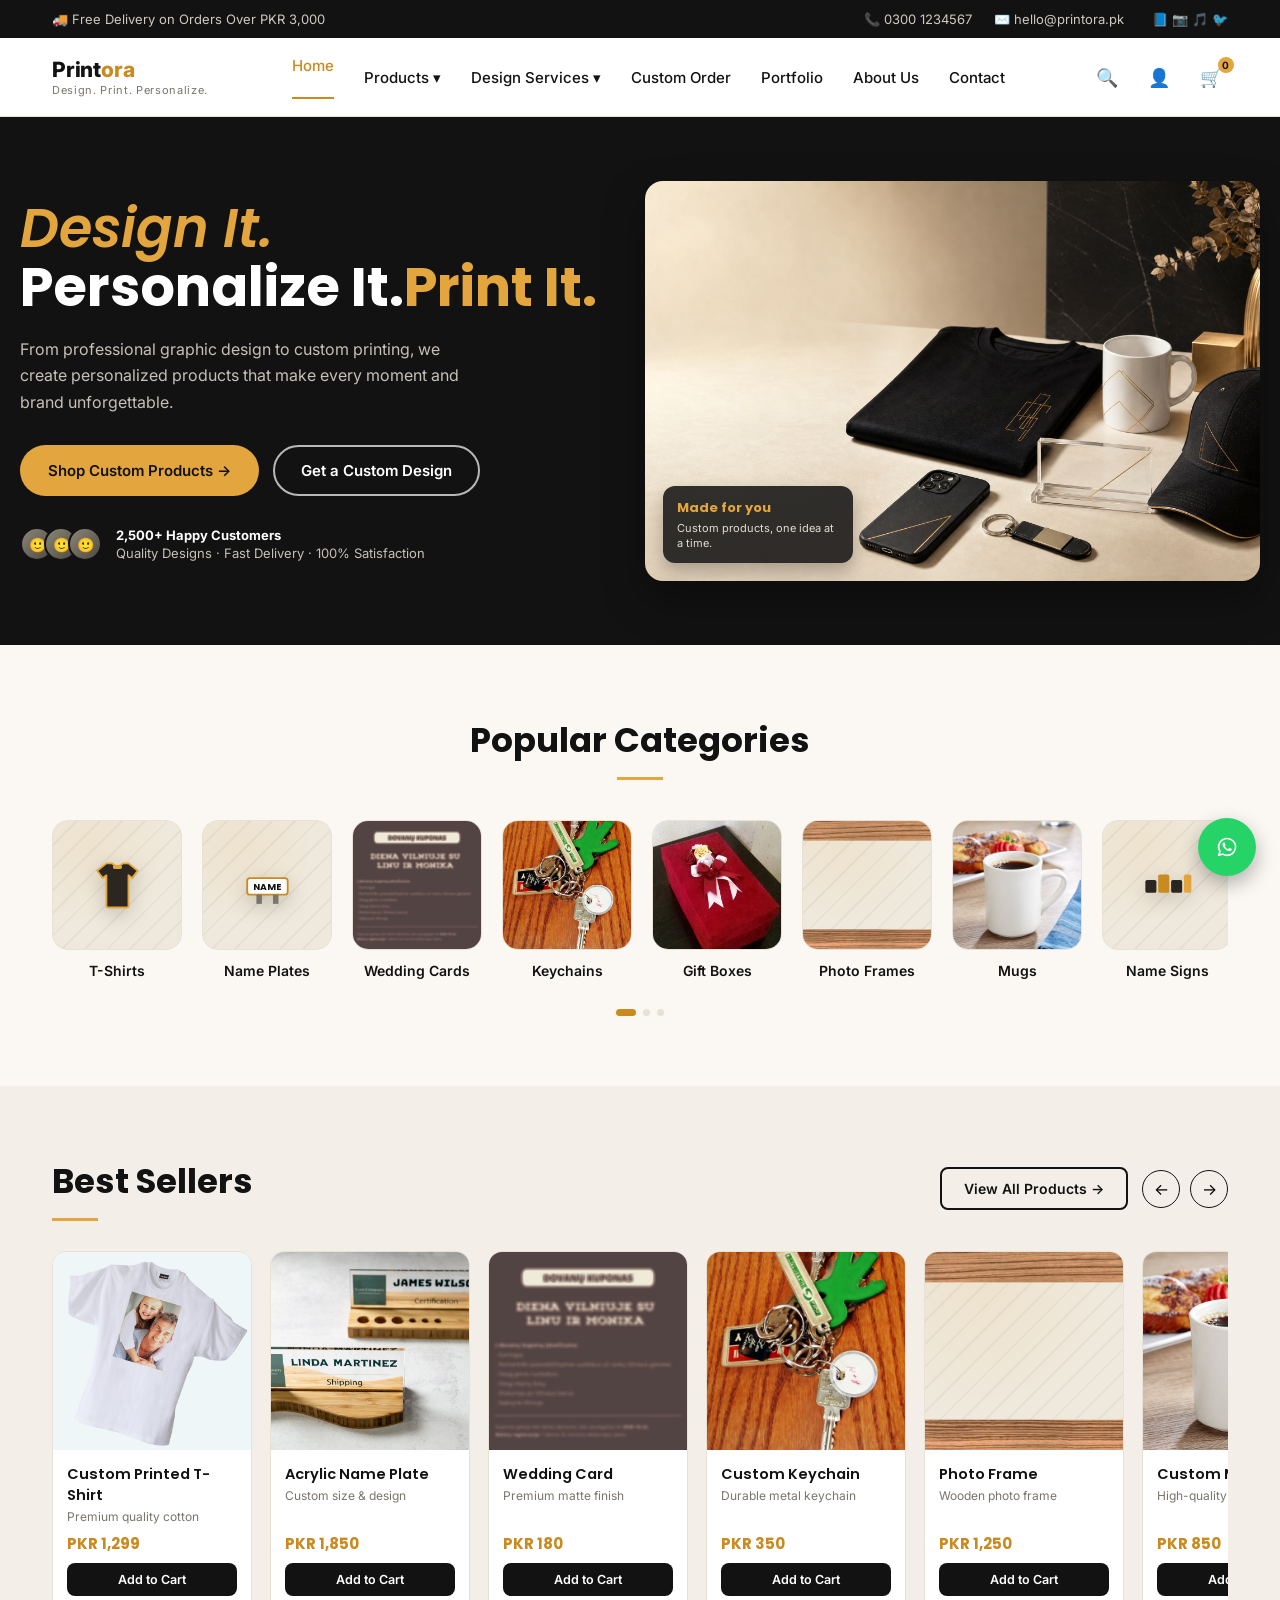
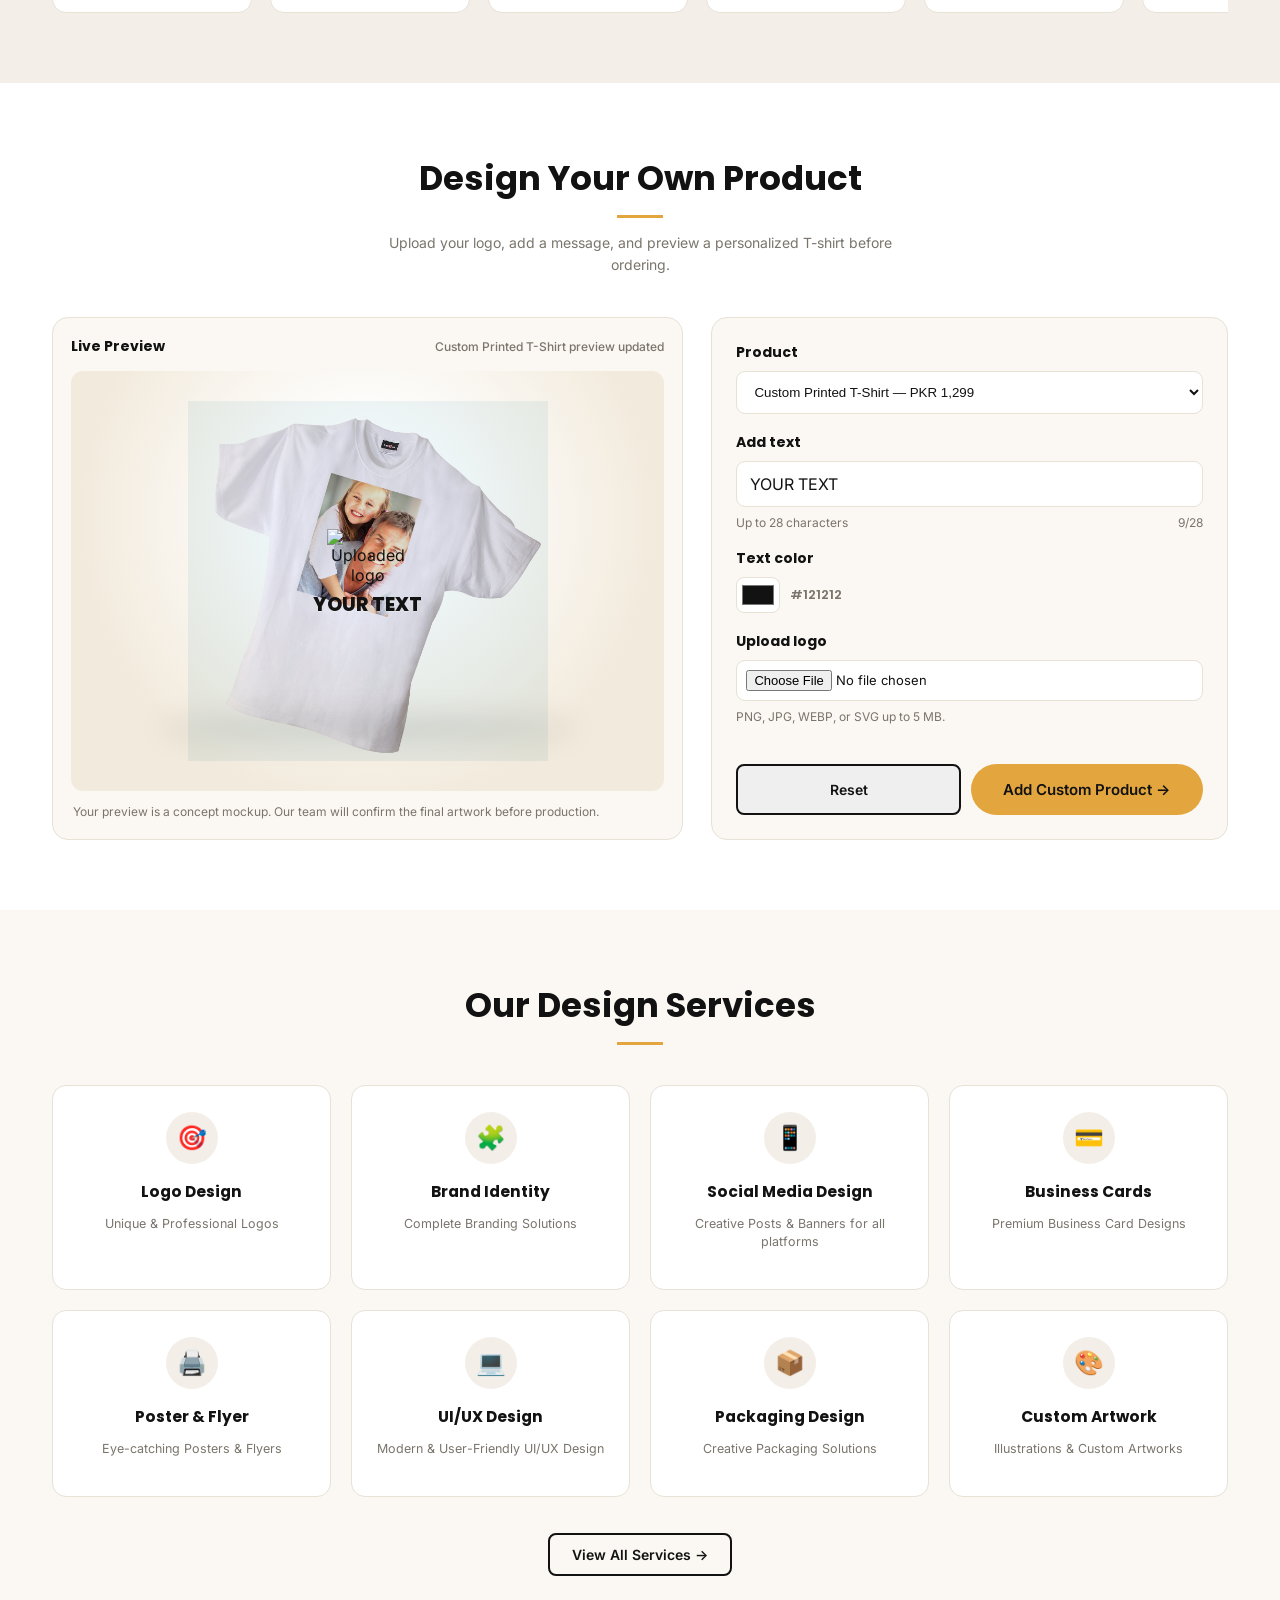
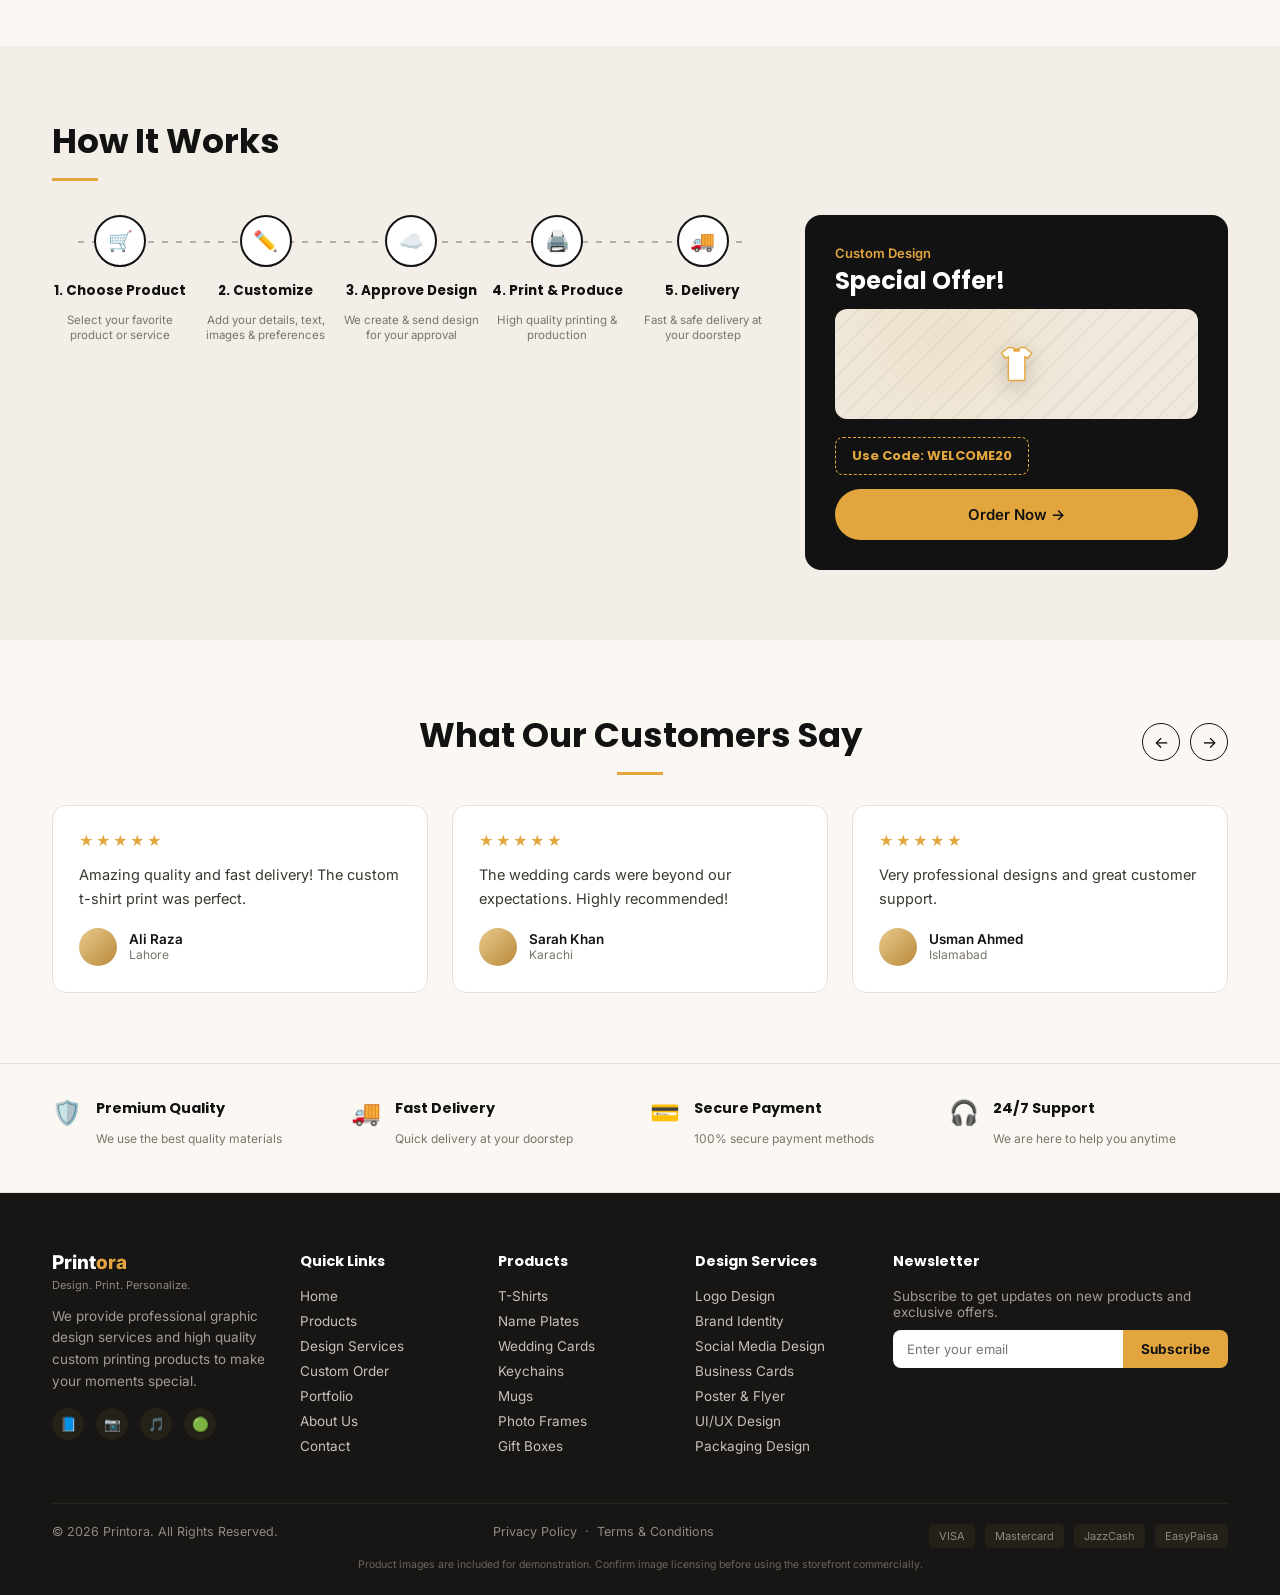
==== index.html @ 0c88cbbe "Initial commit" ====
<!DOCTYPE html>
<html lang="en">
<head>
<meta charset="UTF-8">
<meta name="viewport" content="width=device-width, initial-scale=1.0">
<meta name="description" content="Printora creates personalized gifts, custom prints, and professional design solutions in Pakistan.">
<meta name="theme-color" content="#121212">
<link rel="preconnect" href="https://fonts.googleapis.com">
<link rel="preconnect" href="https://fonts.gstatic.com" crossorigin>
<title>Printora — Design. Print. Personalize.</title>
<link rel="stylesheet" href="styles.css">
</head>
<body>

<div class="topbar">
  <div class="wrap">
    <div class="left">🚚 Free Delivery on Orders Over PKR 3,000</div>
    <div class="right">
      <a href="tel:+923001234567" style="color:inherit;">📞 0300 1234567</a>
      <a href="mailto:hello@printora.pk" style="color:inherit;">✉️ hello@printora.pk</a>
      <span class="social">📘 📷 🎵 🐦</span>
    </div>
  </div>
</div>

<header>
  <div class="wrap header-inner">
    <div class="brand">
      <div class="name">Print<span class="accent">ora</span></div>
      <div class="tag">Design. Print. Personalize.</div>
    </div>
    <nav class="mainnav" id="mainNav">
      <a href="index.html" class="active">Home</a>
      <a href="products.html">Products ▾</a>
      <a href="services.html">Design Services ▾</a>
      <a href="#custom-order">Custom Order</a>
      <a href="portfolio.html">Portfolio</a>
      <a href="about.html">About Us</a>
      <a href="contact.html">Contact</a>
    </nav>
    <div class="header-icons">
      <button class="icon-btn" id="searchBtn" aria-label="Search">🔍</button>
      <div class="user-wrap">
        <button class="icon-btn" id="userBtn" aria-label="Account">👤</button>
        <div class="user-dropdown" id="userDropdown">
          <a href="account.html">Log In</a>
          <a href="account.html">Sign Up</a>
          <a href="track-order.html">Track Order</a>
        </div>
      </div>
      <button class="icon-btn cart-dot" id="cartBtn" aria-label="Cart">🛒<span id="cartCount">0</span></button>
    </div>
    <button type="button" class="hamburger" id="hamburgerBtn" aria-label="Open menu" aria-expanded="false" aria-controls="mainNav">☰</button>
  </div>
</header>

<div class="search-overlay" id="searchOverlay" aria-hidden="true">
  <div class="search-box">
    <button type="button" class="search-close" id="searchClose" aria-label="Close search">✕</button>
    <input type="text" id="searchInput" placeholder="Search products… e.g. mug, name plate, wedding card">
    <div class="search-results" id="searchResults"></div>
  </div>
</div>

<div class="cart-overlay-bg" id="cartOverlayBg"></div>
<div class="cart-drawer" id="cartDrawer" aria-hidden="true">
  <div class="cart-head">
    <h3>Your Cart</h3>
    <button type="button" class="cart-close" id="cartClose" aria-label="Close cart">✕</button>
  </div>
  <div class="cart-body" id="cartBody">
    <div class="cart-empty">Your cart is empty. Add a product to get started.</div>
  </div>
  <div class="cart-foot">
    <div class="cart-subtotal"><span>Subtotal</span><span id="cartSubtotal">PKR 0</span></div>
    <a href="checkout.html" id="checkoutBtn" class="btn btn-gold" style="width:100%;justify-content:center;">Proceed to Mock Checkout →</a>
  </div>
</div>

<section class="hero" style="padding:0;">
  <div class="wrap hero-inner">
    <div>
      <h1><span class="script">Design It.</span>Personalize It.<span class="gold">Print It.</span></h1>
      <p class="lede">From professional graphic design to custom printing, we create personalized products that make every moment and brand unforgettable.</p>
      <div class="hero-actions">
        <a href="#categories" class="btn btn-gold">Shop Custom Products →</a>
        <a href="https://wa.me/923001234567?text=Hi!%20I%27d%20like%20a%20custom%20design." target="_blank" class="btn btn-ghost-dark">Get a Custom Design</a>
      </div>
      <div class="trust-row">
        <div class="avatars"><span>🙂</span><span>🙂</span><span>🙂</span></div>
        <div class="trust-text"><b>2,500+ Happy Customers</b><br>Quality Designs · Fast Delivery · 100% Satisfaction</div>
      </div>
    </div>
    <div class="hero-collage">
      <img class="hero-image" src="assets/hero-products.jpg" alt="Personalized T-shirt, mug, phone case, keychain, acrylic name plate, and cap" fetchpriority="high">
      <div class="hero-image-badge"><strong>Made for you</strong><span>Custom products, one idea at a time.</span></div>
    </div>
  </div>
</section>

<section id="categories">
  <div class="wrap">
    <div class="section-head"><h2>Popular Categories</h2></div>
    <div class="cat-scroll" id="catScroll">
      <div class="cat-item" data-target="#best-sellers"><div class="photo"><svg viewBox="0 0 64 64"><path d="M20 8 L26 8 Q32 14 38 8 L44 8 L54 16 L48 24 L44 21 L44 54 Q44 56 42 56 L22 56 Q20 56 20 54 L20 21 L16 24 L10 16 Z" fill="#2b2620" stroke="#E3A63E" stroke-width="2" stroke-linejoin="round"/><rect x="27" y="10" width="10" height="4" rx="2" fill="#E3A63E"/></svg></div><div class="label">T-Shirts</div></div>
      <div class="cat-item" data-target="#best-sellers"><div class="photo"><svg viewBox="0 0 64 64"><rect x="10" y="24" width="44" height="18" rx="3" fill="#fff" stroke="#C98A1F" stroke-width="2"/><text x="32" y="37" font-family="Poppins, sans-serif" font-size="10" font-weight="700" fill="#121212" text-anchor="middle">NAME</text><rect x="20" y="42" width="6" height="10" fill="#7A756C"/><rect x="38" y="42" width="6" height="10" fill="#7A756C"/></svg></div><div class="label">Name Plates</div></div>
      <div class="cat-item" data-target="#best-sellers"><div class="photo"><img src="assets/wedding-card.jpg" alt="Wedding invitation card" loading="lazy"></div><div class="label">Wedding Cards</div></div>
      <div class="cat-item" data-target="#best-sellers"><div class="photo"><img src="assets/keychain.jpg" alt="Keychain" loading="lazy"></div><div class="label">Keychains</div></div>
      <div class="cat-item" data-target="#best-sellers"><div class="photo"><img src="assets/gift-box.jpg" alt="Gift box" loading="lazy"></div><div class="label">Gift Boxes</div></div>
      <div class="cat-item" data-target="#best-sellers"><div class="photo"><img src="assets/photo-frame.png" alt="Wooden photo frame" loading="lazy"></div><div class="label">Photo Frames</div></div>
      <div class="cat-item" data-target="#best-sellers"><div class="photo"><img src="assets/coffee-mug.jpg" alt="Coffee mug" loading="lazy"></div><div class="label">Mugs</div></div>
      <div class="cat-item" data-target="#best-sellers"><div class="photo"><svg viewBox="0 0 64 64"><rect x="8" y="26" width="12" height="14" rx="2" fill="#2b2620"/><rect x="22" y="20" width="12" height="20" rx="2" fill="#C98A1F"/><rect x="36" y="26" width="12" height="14" rx="2" fill="#2b2620"/><rect x="50" y="20" width="8" height="20" rx="2" fill="#E3A63E"/></svg></div><div class="label">Name Signs</div></div>
    </div>
    <div class="dots" id="catDots"><span class="on" data-page="0"></span><span data-page="1"></span><span data-page="2"></span></div>
  </div>
</section>

<section class="best" id="best-sellers">
  <div class="wrap">
    <div class="row-between">
      <div class="section-head left" style="margin:0;"><h2>Best Sellers</h2></div>
      <div style="display:flex;gap:14px;align-items:center;">
        <a href="products.html" class="btn btn-line">View All Products →</a>
        <div class="carousel-arrows">
          <button class="arrow-btn" id="prodPrev" aria-label="Previous">←</button>
          <button class="arrow-btn" id="prodNext" aria-label="Next">→</button>
        </div>
      </div>
    </div>
    <div class="prod-scroll" id="prodScroll">
      <div class="prod-card">
        <div class="photo"><svg viewBox="0 0 64 64"><path d="M20 8 L26 8 Q32 14 38 8 L44 8 L54 16 L48 24 L44 21 L44 54 Q44 56 42 56 L22 56 Q20 56 20 54 L20 21 L16 24 L10 16 Z" fill="#2b2620" stroke="#E3A63E" stroke-width="2" stroke-linejoin="round"/><rect x="27" y="10" width="10" height="4" rx="2" fill="#E3A63E"/></svg></div>
        <div class="prod-info"><h4>Custom Printed T-Shirt</h4><div class="sub">Premium Quality Cotton</div><div class="price">PKR 1,299</div>
          <button class="add-cart-btn" data-id="tshirt" data-name="Custom Printed T-Shirt" data-price="1299">Add to Cart</button>
        </div>
      </div>
      <div class="prod-card">
        <span class="badge orange">Best Seller</span>
        <div class="photo"><svg viewBox="0 0 64 64"><rect x="10" y="24" width="44" height="18" rx="3" fill="#fff" stroke="#C98A1F" stroke-width="2"/><text x="32" y="37" font-family="Poppins, sans-serif" font-size="10" font-weight="700" fill="#121212" text-anchor="middle">NAME</text><rect x="20" y="42" width="6" height="10" fill="#7A756C"/><rect x="38" y="42" width="6" height="10" fill="#7A756C"/></svg></div>
        <div class="prod-info"><h4>Acrylic Name Plate</h4><div class="sub">Custom Size &amp; Design</div><div class="price">PKR 1,850</div>
          <button class="add-cart-btn" data-id="nameplate" data-name="Acrylic Name Plate" data-price="1850">Add to Cart</button>
        </div>
      </div>
      <div class="prod-card">
        <span class="badge green">New</span>
        <div class="photo"><img src="assets/wedding-card.jpg" alt="Wedding invitation card" loading="lazy"></div>
        <div class="prod-info"><h4>Wedding Card</h4><div class="sub">Premium Matte Finish</div><div class="price">PKR 180</div>
          <button class="add-cart-btn" data-id="weddingcard" data-name="Wedding Card" data-price="180">Add to Cart</button>
        </div>
      </div>
      <div class="prod-card">
        <div class="photo"><img src="assets/keychain.jpg" alt="Keychain" loading="lazy"></div>
        <div class="prod-info"><h4>Custom Keychain</h4><div class="sub">Metal Keychain</div><div class="price">PKR 350</div>
          <button class="add-cart-btn" data-id="keychain" data-name="Custom Keychain" data-price="350">Add to Cart</button>
        </div>
      </div>
      <div class="prod-card">
        <span class="badge orange">Best Seller</span>
        <div class="photo"><img src="assets/photo-frame.png" alt="Wooden photo frame" loading="lazy"></div>
        <div class="prod-info"><h4>Photo Frame</h4><div class="sub">Wooden Photo Frame</div><div class="price">PKR 1,250</div>
          <button class="add-cart-btn" data-id="frame" data-name="Photo Frame" data-price="1250">Add to Cart</button>
        </div>
      </div>
      <div class="prod-card">
        <span class="badge green">New</span>
        <div class="photo"><img src="assets/coffee-mug.jpg" alt="Coffee mug" loading="lazy"></div>
        <div class="prod-info"><h4>Custom Mug</h4><div class="sub">High Quality Print</div><div class="price">PKR 850</div>
          <button class="add-cart-btn" data-id="mug" data-name="Custom Mug" data-price="850">Add to Cart</button>
        </div>
      </div>
      <div class="prod-card">
        <div class="photo"><img src="assets/gift-box.jpg" alt="Gift box" loading="lazy"></div>
        <div class="prod-info"><h4>Gift Box</h4><div class="sub">Luxury Gift Box</div><div class="price">PKR 950</div>
          <button class="add-cart-btn" data-id="giftbox" data-name="Gift Box" data-price="950">Add to Cart</button>
        </div>
      </div>
    </div>
  </div>
</section>

<section id="custom-order" class="designer-section">
  <div class="wrap">
    <div class="section-head"><h2>Design Your Own Product</h2><p class="section-lede">Upload your logo, add a message, and preview a personalized T-shirt before ordering.</p></div>
    <div class="designer-grid">
      <div class="designer-preview-panel">
        <div class="designer-preview-head"><span>Live Preview</span><span id="designerStatus" aria-live="polite">Ready to customize</span></div>
        <div class="designer-stage" id="designerStage">
          <img id="designerProductImage" src="assets/tshirt.jpg" alt="Custom T-shirt preview">
          <div class="designer-artboard" id="designerArtboard">
            <img id="designerLogoPreview" class="designer-logo" alt="Uploaded logo preview" hidden>
            <span id="designerTextPreview" class="designer-text-preview">YOUR TEXT</span>
          </div>
        </div>
        <p class="designer-help">Your preview is a concept mockup. Our team will confirm the final artwork before production.</p>
      </div>
      <form class="designer-controls" id="designerForm">
        <div class="designer-control-group">
          <label for="designerProduct">Product</label>
          <select id="designerProduct" name="product">
            <option value="tshirt">Custom Printed T-Shirt — PKR 1,299</option>
            <option value="mug">Custom Mug — PKR 850</option>
            <option value="phonecase">Custom Phone Case — PKR 1,100</option>
            <option value="keychain">Custom Keychain — PKR 350</option>
            <option value="cap">Custom Cap — PKR 950</option>
            <option value="totebag">Custom Tote Bag — PKR 750</option>
          </select>
        </div>
        <div class="designer-control-group">
          <label for="designerText">Add text</label>
          <input id="designerText" name="text" type="text" maxlength="28" placeholder="Your brand or message" value="YOUR TEXT">
          <div class="designer-field-meta"><span>Up to 28 characters</span><output id="designerTextCount">9/28</output></div>
        </div>
        <div class="designer-control-group">
          <label for="designerTextColor">Text color</label>
          <div class="color-row"><input id="designerTextColor" type="color" value="#121212"><span id="designerColorValue">#121212</span></div>
        </div>
        <div class="designer-control-group">
          <label for="designerLogo">Upload logo</label>
          <input id="designerLogo" name="logo" type="file" accept="image/png,image/jpeg,image/webp,image/svg+xml">
          <small>PNG, JPG, WEBP, or SVG up to 5 MB.</small>
        </div>
        <div class="designer-actions">
          <button type="button" class="btn btn-line" id="designerReset">Reset</button>
          <button type="submit" class="btn btn-gold">Add Custom Product →</button>
        </div>
      </form>
    </div>
  </div>
</section>

<section id="services">
  <div class="wrap">
    <div class="section-head"><h2>Our Design Services</h2></div>
    <div class="svc-grid">
      <div class="svc-card"><div class="ic">🎯</div><h4>Logo Design</h4><p>Unique &amp; Professional Logos</p></div>
      <div class="svc-card"><div class="ic">🧩</div><h4>Brand Identity</h4><p>Complete Branding Solutions</p></div>
      <div class="svc-card"><div class="ic">📱</div><h4>Social Media Design</h4><p>Creative Posts &amp; Banners for all platforms</p></div>
      <div class="svc-card"><div class="ic">💳</div><h4>Business Cards</h4><p>Premium Business Card Designs</p></div>
      <div class="svc-card"><div class="ic">🖨️</div><h4>Poster &amp; Flyer</h4><p>Eye-catching Posters &amp; Flyers</p></div>
      <div class="svc-card"><div class="ic">💻</div><h4>UI/UX Design</h4><p>Modern &amp; User-Friendly UI/UX Design</p></div>
      <div class="svc-card"><div class="ic">📦</div><h4>Packaging Design</h4><p>Creative Packaging Solutions</p></div>
      <div class="svc-card"><div class="ic">🎨</div><h4>Custom Artwork</h4><p>Illustrations &amp; Custom Artworks</p></div>
    </div>
    <div class="center-btn"><a href="#" class="btn btn-line">View All Services →</a></div>
  </div>
</section>

<section class="how-wrap">
  <div class="wrap">
    <div class="section-head left" style="margin-bottom:34px;"><h2>How It Works</h2></div>
    <div class="how-grid">
      <div class="steps">
        <div class="step"><div class="circ">🛒</div><h4>1. Choose Product</h4><p>Select your favorite product or service</p></div>
        <div class="step"><div class="circ">✏️</div><h4>2. Customize</h4><p>Add your details, text, images &amp; preferences</p></div>
        <div class="step"><div class="circ">☁️</div><h4>3. Approve Design</h4><p>We create &amp; send design for your approval</p></div>
        <div class="step"><div class="circ">🖨️</div><h4>4. Print &amp; Produce</h4><p>High quality printing &amp; production</p></div>
        <div class="step"><div class="circ">🚚</div><h4>5. Delivery</h4><p>Fast &amp; safe delivery at your doorstep</p></div>
      </div>
      <div class="promo">
        <div>
          <div class="eyebrow">Custom Design</div>
          <h3>Special Offer!</h3>
          <div class="photo"><svg viewBox="0 0 64 64" style="width:40%;height:40%;"><path d="M20 8 L26 8 Q32 14 38 8 L44 8 L54 16 L48 24 L44 21 L44 54 Q44 56 42 56 L22 56 Q20 56 20 54 L20 21 L16 24 L10 16 Z" fill="#fff" stroke="#E3A63E" stroke-width="2" stroke-linejoin="round"/><rect x="27" y="10" width="10" height="4" rx="2" fill="#E3A63E"/></svg></div>
        </div>
        <div>
          <div class="code">Use Code: WELCOME20</div>
          <div><a href="https://wa.me/923001234567?text=Hi!%20I%27d%20like%20to%20use%20code%20WELCOME20%20for%20a%20custom%20order." target="_blank" class="btn btn-gold" style="width:100%;justify-content:center;">Order Now →</a></div>
        </div>
      </div>
    </div>
  </div>
</section>

<section id="reviews">
  <div class="wrap">
    <div class="row-between" style="justify-content:center;position:relative;">
      <div class="section-head" style="margin:0;"><h2>What Our Customers Say</h2></div>
      <div class="carousel-arrows" style="position:absolute;right:0;">
        <button class="arrow-btn" id="testiPrev" aria-label="Previous review">←</button>
        <button class="arrow-btn" id="testiNext" aria-label="Next review">→</button>
      </div>
    </div>
    <div class="testi-grid" id="testiGrid">
      <div class="testi-card">
        <div class="stars">★★★★★</div>
        <p class="tq">Amazing quality and fast delivery! The custom t-shirt print was perfect.</p>
        <div class="who"><div class="av"></div><div><div class="n tn">Ali Raza</div><div class="l tl">Lahore</div></div></div>
      </div>
      <div class="testi-card">
        <div class="stars">★★★★★</div>
        <p class="tq">The wedding cards were beyond our expectations. Highly recommended!</p>
        <div class="who"><div class="av"></div><div><div class="n tn">Sarah Khan</div><div class="l tl">Karachi</div></div></div>
      </div>
      <div class="testi-card">
        <div class="stars">★★★★★</div>
        <p class="tq">Very professional designs and great customer support.</p>
        <div class="who"><div class="av"></div><div><div class="n tn">Usman Ahmed</div><div class="l tl">Islamabad</div></div></div>
      </div>
    </div>
  </div>
</section>

<div class="trust-strip">
  <div class="wrap trust-grid">
    <div class="trust-item"><div class="ic">🛡️</div><div><h4>Premium Quality</h4><p>We use the best quality materials</p></div></div>
    <div class="trust-item"><div class="ic">🚚</div><div><h4>Fast Delivery</h4><p>Quick delivery at your doorstep</p></div></div>
    <div class="trust-item"><div class="ic">💳</div><div><h4>Secure Payment</h4><p>100% secure payment methods</p></div></div>
    <div class="trust-item"><div class="ic">🎧</div><div><h4>24/7 Support</h4><p>We are here to help you anytime</p></div></div>
  </div>
</div>

<footer>
  <div class="wrap">
    <div class="foot-grid">
      <div class="foot-brand">
        <div class="name">Print<span style="color:var(--gold);">ora</span></div>
        <div class="tag">Design. Print. Personalize.</div>
        <p>We provide professional graphic design services and high quality custom printing products to make your moments special.</p>
        <div class="foot-social"><span>📘</span><span>📷</span><span>🎵</span><span>🟢</span></div>
      </div>
      <div>
        <h4>Quick Links</h4>
        <a href="index.html">Home</a><a href="products.html">Products</a><a href="services.html">Design Services</a><a href="#custom-order">Custom Order</a><a href="portfolio.html">Portfolio</a><a href="about.html">About Us</a><a href="contact.html">Contact</a>
      </div>
      <div>
        <h4>Products</h4>
        <a href="products.html">T-Shirts</a><a href="products.html">Name Plates</a><a href="products.html">Wedding Cards</a><a href="products.html">Keychains</a><a href="products.html">Mugs</a><a href="products.html">Photo Frames</a><a href="products.html">Gift Boxes</a>
      </div>
      <div>
        <h4>Design Services</h4>
        <a href="services.html">Logo Design</a><a href="services.html">Brand Identity</a><a href="services.html">Social Media Design</a><a href="services.html">Business Cards</a><a href="services.html">Poster &amp; Flyer</a><a href="services.html">UI/UX Design</a><a href="services.html">Packaging Design</a>
      </div>
      <div>
        <h4>Newsletter</h4>
        <p style="color:#a29d92;margin-bottom:0;">Subscribe to get updates on new products and exclusive offers.</p>
        <form id="newsletterForm" class="news-input"><input type="email" id="newsletterEmail" placeholder="Enter your email" required><button type="submit">Subscribe</button></form>
        <div id="newsletterMsg" class="form-message" aria-live="polite"></div>
      </div>
    </div>
    <div class="foot-bottom">
      <span>© 2026 Printora. All Rights Reserved.</span>
      <span>Privacy Policy &nbsp;·&nbsp; Terms &amp; Conditions</span>
      <div class="pay-icons"><span>VISA</span><span>Mastercard</span><span>JazzCash</span><span>EasyPaisa</span></div>
    </div>
    <div style="text-align:center;color:#6b6659;font-size:10.5px;margin-top:10px;">Product images are included for demonstration. Confirm image licensing before using the storefront commercially.</div>
  </div>
</footer>

<a href="https://wa.me/923001234567?text=Hi%20Printora!%20I%27d%20like%20to%20place%20an%20order." target="_blank" class="wa-fab" aria-label="Chat on WhatsApp">
  <svg viewBox="0 0 24 24" fill="none" xmlns="http://www.w3.org/2000/svg">
    <path d="M17.6 6.32A7.85 7.85 0 0 0 12.05 4a7.94 7.94 0 0 0-6.9 11.9L4 20l4.24-1.11a7.9 7.9 0 0 0 3.8.97h.01a7.94 7.94 0 0 0 5.55-13.54ZM12.05 18.4a6.6 6.6 0 0 1-3.36-.92l-.24-.14-2.5.66.67-2.44-.16-.25a6.58 6.58 0 1 1 12.2-3.51 6.6 6.6 0 0 1-6.6 6.6Zm3.6-4.93c-.2-.1-1.17-.58-1.35-.64-.18-.07-.31-.1-.44.1-.13.2-.5.64-.62.77-.11.13-.23.14-.42.05-.2-.1-.83-.3-1.58-.97-.58-.52-.98-1.16-1.09-1.36-.11-.2-.01-.3.09-.4.09-.09.2-.23.3-.35.1-.11.13-.2.2-.33.07-.13.03-.25-.02-.35-.05-.1-.44-1.06-.6-1.45-.16-.38-.32-.33-.44-.34h-.38c-.13 0-.34.05-.52.25-.18.2-.68.66-.68 1.61s.7 1.87.8 2c.1.13 1.37 2.1 3.33 2.94.46.2.83.32 1.11.41.47.15.9.13 1.24.08.38-.06 1.17-.48 1.33-.94.16-.46.16-.86.11-.94-.05-.08-.18-.13-.38-.23Z" fill="white"/>
  </svg>
</a>

<div class="toast" id="toast"></div>

<script src="nav.js" defer></script>
<script src="script.js" defer></script>
</body>
</html>
---- styles.css ----
@import url('https://fonts.googleapis.com/css2?family=Poppins:wght@500;600;700;800&family=Inter:wght@400;500;600&display=swap');

  :root{
    --black:#121212;
    --black-soft:#1c1a17;
    --gold:#E3A63E;
    --gold-deep:#C98A1F;
    --cream:#FBF8F3;
    --panel:#F3EFE8;
    --grey:#7A756C;
    --line:#E7E1D6;
    --green:#1E9E6B;
    --orange:#F0782E;
  }
  *{box-sizing:border-box;}
  body{margin:0;background:var(--cream);color:var(--black);font-family:'Inter',sans-serif;-webkit-font-smoothing:antialiased;}
  h1,h2,h3,h4,.display{font-family:'Poppins',sans-serif;margin:0;font-weight:700;}
  a{text-decoration:none;color:inherit;}
  img{max-width:100%;display:block;}
  .wrap{max-width:1240px;margin:0 auto;padding:0 32px;}
  ul{list-style:none;margin:0;padding:0;}

  /* --- placeholder "photo" surface: used everywhere a real product photo would sit --- */
  .photo{
    background:
      radial-gradient(circle at 30% 20%, rgba(227,166,62,0.10), transparent 60%),
      repeating-linear-gradient(135deg, rgba(18,18,18,0.045) 0 2px, transparent 2px 16px),
      #EFE9DD;
    display:flex;align-items:center;justify-content:center;
    position:relative; overflow:hidden;
  }
  .photo .emoji{font-size:44%;filter:drop-shadow(0 6px 10px rgba(0,0,0,0.18));}
  .photo svg{width:46%;height:46%;filter:drop-shadow(0 6px 10px rgba(0,0,0,0.18));}
  .photo img{width:100%;height:100%;object-fit:cover;display:block;}
  .ci-photo svg{width:60%;height:60%;}
  .ci-photo img{width:100%;height:100%;object-fit:cover;border-radius:10px;}
  .sr-item .sr-icon svg{width:20px;height:20px;vertical-align:-4px;margin-right:6px;}
  .sr-item .sr-icon img{width:20px;height:20px;object-fit:cover;border-radius:4px;vertical-align:-4px;margin-right:6px;}
  .photo-credit{position:absolute;bottom:2px;right:4px;font-size:8px;color:rgba(0,0,0,0.35);background:rgba(255,255,255,0.6);padding:0 3px;border-radius:3px;}

  .btn{display:inline-flex;align-items:center;gap:8px;padding:14px 26px;border-radius:30px;font-weight:600;font-size:15px;font-family:'Inter';cursor:pointer;border:2px solid transparent;transition:transform .15s ease,opacity .15s ease;}
  .btn:active{transform:translateY(1px);}
  .btn-gold{background:var(--gold);color:var(--black);}
  .btn-gold:hover{background:var(--gold-deep);}
  .btn-ghost-dark{border-color:rgba(255,255,255,0.7);color:#fff;}
  .btn-ghost-dark:hover{background:rgba(255,255,255,0.12);}
  .btn-line{border-color:var(--black);color:var(--black); padding:11px 22px; border-radius:8px; font-size:14px;}
  .btn-line:hover{background:var(--black);color:#fff;}

  /* ---------- top utility bar ---------- */
  .topbar{background:var(--black);color:#cfcac0;font-size:13px;}
  .topbar .wrap{display:flex;justify-content:space-between;align-items:center;height:38px;}
  .topbar .left{display:flex;gap:6px;align-items:center;}
  .topbar .right{display:flex;gap:22px;align-items:center;}
  .topbar .right .social{display:flex;gap:12px;margin-left:6px;}
  .topbar .right span{opacity:.9;}

  /* ---------- header ---------- */
  header{background:#fff;border-bottom:1px solid var(--line);position:sticky;top:0;z-index:40;}
  .header-inner{display:flex;align-items:center;justify-content:space-between;height:78px;}
  .brand .name{font-size:21px;font-weight:800;letter-spacing:-0.01em;}
  .brand .name .accent{color:var(--gold-deep);}
  .brand .tag{font-size:11px;color:var(--grey);letter-spacing:0.06em;margin-top:1px;}
  nav.mainnav{display:flex;gap:30px;align-items:center;font-size:15px;font-weight:500;}
  nav.mainnav a.active{color:var(--gold-deep);padding-bottom:22px;border-bottom:2px solid var(--gold-deep);}
  nav.mainnav a:hover{color:var(--gold-deep);}
  .header-icons{display:flex;gap:18px;align-items:center;font-size:18px;}
  .icon-btn{background:none;border:none;font-size:18px;cursor:pointer;padding:6px;font-family:inherit;position:relative;color:var(--black);}
  .cart-dot{position:relative;}
  #cartCount{position:absolute;top:-4px;right:-6px;background:var(--gold);color:var(--black);font-size:10px;font-weight:700;min-width:16px;height:16px;padding:0 3px;border-radius:50%;display:flex;align-items:center;justify-content:center;font-family:'Inter';}
  .hamburger{display:none;background:none;border:2px solid var(--black);border-radius:8px;width:38px;height:38px;font-size:17px;cursor:pointer;}

  /* ---------- mobile nav drawer ---------- */
  nav.mainnav.mobile-open{display:flex;flex-direction:column;position:absolute;top:100%;left:0;right:0;background:#fff;padding:18px 32px 26px;border-bottom:1px solid var(--line);gap:16px;box-shadow:0 12px 24px rgba(0,0,0,0.08);}
  nav.mainnav.mobile-open a.active{border-bottom:none;padding-bottom:0;}

  /* ---------- search overlay ---------- */
  .search-overlay{position:fixed;inset:0;background:rgba(18,18,18,0.55);z-index:70;display:none;align-items:flex-start;justify-content:center;padding-top:12vh;}
  .search-overlay.open{display:flex;}
  .search-box{background:#fff;border-radius:14px;padding:22px;width:min(560px,90vw);}
  .search-box input{width:100%;border:2px solid var(--line);border-radius:8px;padding:12px 14px;font-size:15px;font-family:'Inter';outline:none;}
  .search-box input:focus{border-color:var(--gold);}
  .search-results{margin-top:14px;max-height:260px;overflow-y:auto;}
  .search-results .sr-item{display:flex;justify-content:space-between;padding:10px 4px;border-bottom:1px solid var(--line);font-size:14px;}
  .search-results .sr-empty{color:var(--grey);font-size:13.5px;padding:10px 4px;}
  .search-close{float:right;background:none;border:none;font-size:20px;cursor:pointer;line-height:1;}

  /* ---------- user dropdown ---------- */
  .user-wrap{position:relative;}
  .user-dropdown{position:absolute;top:calc(100% + 12px);right:0;background:#fff;border:1px solid var(--line);border-radius:10px;box-shadow:0 12px 24px rgba(0,0,0,0.1);width:170px;padding:8px;display:none;z-index:60;}
  .user-dropdown.open{display:block;}
  .user-dropdown a{display:block;padding:9px 10px;border-radius:6px;font-size:14px;}
  .user-dropdown a:hover{background:var(--panel);}

  /* ---------- cart drawer ---------- */
  .cart-overlay-bg{position:fixed;inset:0;background:rgba(18,18,18,0.5);z-index:70;opacity:0;pointer-events:none;transition:opacity .2s ease;}
  .cart-overlay-bg.open{opacity:1;pointer-events:auto;}
  .cart-drawer{position:fixed;top:0;right:0;bottom:0;width:min(380px,92vw);background:#fff;z-index:71;transform:translateX(100%);transition:transform .25s ease;display:flex;flex-direction:column;}
  .cart-drawer.open{transform:translateX(0);}
  .cart-head{display:flex;justify-content:space-between;align-items:center;padding:20px 22px;border-bottom:1px solid var(--line);}
  .cart-head h3{font-size:18px;}
  .cart-close{background:none;border:none;font-size:20px;cursor:pointer;}
  .cart-body{flex:1;overflow-y:auto;padding:16px 22px;}
  .cart-empty{color:var(--grey);font-size:14px;text-align:center;margin-top:40px;}
  .cart-item{display:flex;gap:12px;padding:14px 0;border-bottom:1px solid var(--line);align-items:center;}
  .cart-item .ci-photo{width:52px;height:52px;border-radius:10px;flex:none;}
  .cart-item .ci-photo .emoji{font-size:22px;}
  .cart-item .ci-info{flex:1;}
  .cart-item .ci-info h4{font-size:13.5px;margin-bottom:3px;}
  .cart-item .ci-info .ci-price{font-size:12.5px;color:var(--gold-deep);font-weight:700;font-family:'Poppins';}
  .qty-ctrl{display:flex;align-items:center;gap:8px;margin-top:6px;}
  .qty-ctrl button{width:22px;height:22px;border-radius:50%;border:1px solid var(--black);background:none;cursor:pointer;font-size:13px;line-height:1;}
  .qty-ctrl span{font-size:13px;min-width:14px;text-align:center;}
  .ci-remove{background:none;border:none;color:var(--grey);cursor:pointer;font-size:16px;}
  .cart-foot{border-top:1px solid var(--line);padding:18px 22px 22px;}
  .cart-subtotal{display:flex;justify-content:space-between;font-size:15px;font-weight:700;margin-bottom:14px;font-family:'Poppins';}

  .add-cart-btn{width:100%;margin-top:8px;background:var(--black);color:#fff;border:none;border-radius:8px;padding:9px 0;font-size:12.5px;font-weight:600;cursor:pointer;font-family:'Inter';}
  .add-cart-btn:hover{background:var(--gold-deep);}

  .toast{position:fixed;bottom:96px;right:24px;background:var(--black);color:#fff;padding:13px 20px;border-radius:10px;font-size:13.5px;z-index:80;opacity:0;transform:translateY(10px);transition:opacity .2s ease,transform .2s ease;pointer-events:none;}
  .toast.show{opacity:1;transform:translateY(0);}

  .carousel-arrows{display:flex;gap:10px;}
  .carousel-arrows .arrow-btn{background:none;cursor:pointer;}
  .carousel-arrows .arrow-btn:hover{background:var(--black);color:#fff;}

  /* ---------- hero ---------- */
  .hero{background:var(--black);color:#fff;}
  .hero-inner{display:grid;grid-template-columns:1fr 1.05fr;gap:40px;align-items:center;padding:64px 0;}
  .hero h1{font-size:clamp(38px,4.6vw,54px);line-height:1.08;}
  .hero h1 .script{font-family:'Poppins';font-style:italic;font-weight:600;color:var(--gold);display:block;}
  .hero h1 .gold{color:var(--gold);}
  .hero p.lede{color:#c6c1b8;font-size:16px;line-height:1.65;max-width:46ch;margin:20px 0 30px;}
  .hero-actions{display:flex;gap:14px;flex-wrap:wrap;margin-bottom:30px;}
  .trust-row{display:flex;align-items:center;gap:14px;}
  .avatars{display:flex;}
  .avatars span{width:34px;height:34px;border-radius:50%;border:2px solid var(--black);background:linear-gradient(135deg,#8a8578,#4d4a42);margin-left:-10px;display:flex;align-items:center;justify-content:center;font-size:14px;}
  .avatars span:first-child{margin-left:0;}
  .trust-text{font-size:13px;color:#c6c1b8;line-height:1.4;}
  .trust-text b{color:#fff;}

  .hero-collage{position:relative;height:400px;}
  .hero-collage .item{position:absolute;border-radius:14px;box-shadow:0 14px 30px rgba(0,0,0,0.35);}
  .hc1{width:34%;height:78%;left:2%;top:10%;transform:rotate(-3deg);}
  .hc2{width:30%;height:44%;right:4%;top:0;transform:rotate(2deg);}
  .hc3{width:26%;height:34%;left:16%;bottom:0;transform:rotate(3deg);}
  .hc4{width:30%;height:50%;right:2%;bottom:2%;transform:rotate(-2deg);}

  /* ---------- section shells ---------- */
  section{padding:70px 0;}
  .section-head{text-align:center;margin-bottom:40px;position:relative;}
  .section-head h2{font-size:clamp(26px,3vw,34px);display:inline-block;position:relative;padding-bottom:14px;}
  .section-head h2::after{content:"";position:absolute;left:50%;bottom:0;transform:translateX(-50%);width:46px;height:3px;background:var(--gold);}
  .section-head.left{text-align:left;}
  .section-head.left h2::after{left:0;transform:none;}
  .row-between{display:flex;justify-content:space-between;align-items:center;margin-bottom:30px;flex-wrap:wrap;gap:14px;}

  /* ---------- categories ---------- */
  .cat-scroll{display:flex;gap:20px;overflow-x:auto;scroll-snap-type:x mandatory;scrollbar-width:none;}
  .cat-scroll::-webkit-scrollbar{display:none;}
  .cat-item{text-align:center;flex:0 0 130px;scroll-snap-align:start;cursor:pointer;}
  .cat-item .photo{width:100%;aspect-ratio:1/1;border-radius:16px;margin-bottom:12px;border:1px solid var(--line);}
  .cat-item .label{font-size:14px;font-weight:600;}
  .dots{display:flex;justify-content:center;gap:7px;margin-top:30px;}
  .dots span{width:7px;height:7px;border-radius:50%;background:var(--line);cursor:pointer;display:block;}
  .dots span.on{background:var(--gold-deep);width:20px;border-radius:4px;}

  /* ---------- best sellers ---------- */
  .best{background:var(--panel);}
  .prod-scroll{display:flex;gap:18px;overflow-x:auto;scroll-snap-type:x mandatory;scrollbar-width:none;}
  .prod-scroll::-webkit-scrollbar{display:none;}
  .prod-card{background:#fff;border-radius:14px;overflow:hidden;border:1px solid var(--line);position:relative;flex:0 0 200px;scroll-snap-align:start;}
  .prod-card .photo{aspect-ratio:1/1;}
  .badge{position:absolute;top:10px;left:10px;font-size:10.5px;font-weight:700;color:#fff;padding:4px 9px;border-radius:20px;letter-spacing:0.02em;}
  .badge.orange{background:var(--orange);}
  .badge.green{background:var(--green);}
  .prod-info{padding:14px 14px 16px;}
  .prod-info h4{font-size:14.5px;font-weight:600;margin-bottom:3px;}
  .prod-info .sub{font-size:12px;color:var(--grey);margin-bottom:8px;}
  .prod-info .price{font-family:'Poppins';font-weight:700;color:var(--gold-deep);font-size:15px;}
  .arrow-btn{width:38px;height:38px;border-radius:50%;border:1.5px solid var(--black);display:flex;align-items:center;justify-content:center;font-size:16px;}

  /* ---------- services ---------- */
  .svc-grid{display:grid;grid-template-columns:repeat(4,1fr);gap:20px;}
  .svc-card{border:1px solid var(--line);border-radius:14px;padding:26px 20px;text-align:center;background:#fff;}
  .svc-card .ic{width:52px;height:52px;border-radius:50%;background:var(--panel);display:flex;align-items:center;justify-content:center;font-size:24px;margin:0 auto 16px;}
  .svc-card h4{font-size:15.5px;margin-bottom:5px;}
  .svc-card p{font-size:12.5px;color:var(--grey);line-height:1.4;}
  .center-btn{text-align:center;margin-top:36px;}

  /* ---------- how it works + promo ---------- */
  .how-wrap{background:var(--panel);}
  .how-grid{display:grid;grid-template-columns:1.7fr 1fr;gap:34px;align-items:stretch;}
  .steps{display:flex;justify-content:space-between;position:relative;}
  .steps::before{content:"";position:absolute;top:26px;left:26px;right:26px;height:2px;background-image:linear-gradient(to right, var(--grey) 0 6px, transparent 6px 14px);background-size:14px 2px;opacity:.5;}
  .step{position:relative;text-align:center;width:19%;}
  .step .circ{width:52px;height:52px;border-radius:50%;background:#fff;border:2px solid var(--black);display:flex;align-items:center;justify-content:center;font-size:20px;margin:0 auto 14px;position:relative;z-index:1;}
  .step h4{font-size:13.5px;margin-bottom:4px;}
  .step p{font-size:11.5px;color:var(--grey);line-height:1.35;}

  .promo{background:var(--black);color:#fff;border-radius:16px;padding:30px;display:flex;flex-direction:column;justify-content:space-between;position:relative;overflow:hidden;}
  .promo .eyebrow{font-size:13px;color:var(--gold);font-weight:600;margin-bottom:6px;}
  .promo h3{font-size:24px;line-height:1.15;margin-bottom:14px;}
  .promo .photo{height:110px;border-radius:12px;margin:10px 0 18px;}
  .code{display:inline-block;border:1.5px dashed var(--gold);color:var(--gold);font-family:'Poppins';font-weight:700;font-size:13px;padding:8px 16px;border-radius:8px;margin-bottom:14px;}

  /* ---------- testimonials ---------- */
  .testi-grid{display:grid;grid-template-columns:repeat(3,1fr);gap:24px;}
  .testi-card{background:#fff;border:1px solid var(--line);border-radius:14px;padding:26px;}
  .stars{color:var(--gold);font-size:14px;letter-spacing:2px;margin-bottom:14px;}
  .testi-card p{font-size:14.5px;line-height:1.6;color:#3a3730;margin-bottom:18px;}
  .who{display:flex;align-items:center;gap:12px;}
  .who .av{width:38px;height:38px;border-radius:50%;background:linear-gradient(135deg,#e7c98a,#b98a3d);}
  .who .n{font-size:13.5px;font-weight:600;}
  .who .l{font-size:12px;color:var(--grey);}

  /* ---------- trust strip ---------- */
  .trust-strip{border-top:1px solid var(--line);border-bottom:1px solid var(--line);padding:34px 0;}
  .trust-grid{display:grid;grid-template-columns:repeat(4,1fr);gap:20px;}
  .trust-item{display:flex;gap:14px;align-items:flex-start;}
  .trust-item .ic{font-size:24px;}
  .trust-item h4{font-size:14.5px;margin-bottom:3px;}
  .trust-item p{font-size:12px;color:var(--grey);}

  /* ---------- footer ---------- */
  footer{background:var(--black);color:#c6c1b8;padding:60px 0 26px;font-size:13.5px;}
  .foot-grid{display:grid;grid-template-columns:1.3fr 1fr 1fr 1fr 1.2fr;gap:30px;margin-bottom:40px;}
  .foot-grid h4{color:#fff;font-size:14.5px;margin-bottom:16px;font-family:'Poppins';}
  .foot-grid a{display:block;margin-bottom:9px;color:#c6c1b8;}
  .foot-grid a:hover{color:var(--gold);}
  .foot-brand .name{color:#fff;font-size:19px;font-weight:800;margin-bottom:4px;}
  .foot-brand .tag{font-size:11px;color:#8f8a80;margin-bottom:14px;}
  .foot-brand p{line-height:1.6;color:#a29d92;margin-bottom:16px;}
  .foot-social{display:flex;gap:12px;}
  .foot-social span{width:32px;height:32px;border-radius:50%;background:#242119;display:flex;align-items:center;justify-content:center;}
  .news-input{display:flex;margin-top:10px;}
  .news-input input{flex:1;border:none;padding:11px 14px;border-radius:8px 0 0 8px;font-family:'Inter';font-size:13px;}
  .news-input button{border:none;background:var(--gold);color:var(--black);font-weight:700;padding:0 18px;border-radius:0 8px 8px 0;cursor:pointer;}
  .foot-bottom{border-top:1px solid #2a2720;padding-top:20px;display:flex;justify-content:space-between;flex-wrap:wrap;gap:12px;color:#8f8a80;font-size:12.5px;}
  .pay-icons{display:flex;gap:10px;}
  .pay-icons span{background:#242119;padding:5px 10px;border-radius:5px;font-size:11px;}

  .wa-fab{position:fixed;right:24px;bottom:24px;z-index:50;width:58px;height:58px;border-radius:50%;background:#25D366;display:flex;align-items:center;justify-content:center;box-shadow:0 8px 20px rgba(0,0,0,0.3);}
  .wa-fab svg{width:28px;height:28px;}

  @media (max-width:980px){
    nav.mainnav{display:none;}
    .hamburger{display:block;}
    .hero-inner{grid-template-columns:1fr;}
    .hero-collage{height:280px;}
    .svc-grid{grid-template-columns:repeat(2,1fr);}
    .how-grid{grid-template-columns:1fr;}
    .steps{flex-wrap:wrap;gap:18px;}
    .steps::before{display:none;}
    .step{width:45%;}
    .testi-grid{grid-template-columns:1fr;}
    .trust-grid{grid-template-columns:repeat(2,1fr);}
    .foot-grid{grid-template-columns:repeat(2,1fr);}
  }


/* ---------- optimization and accessibility refinements ---------- */
html { scroll-behavior: smooth; }
body { min-width: 320px; overflow-x: hidden; }
button, input { font: inherit; }
button:focus-visible, a:focus-visible, input:focus-visible { outline: 3px solid rgba(227,166,62,.65); outline-offset: 3px; }
header { backdrop-filter: blur(12px); background: rgba(255,255,255,.96); }
section, .trust-strip { scroll-margin-top: 84px; }
.photo { isolation: isolate; }
.photo img { aspect-ratio: 1 / 1; }
.prod-scroll { overscroll-behavior-inline: contain; }
.prod-card { display: flex; flex-direction: column; }
.prod-card .prod-info { display: flex; flex-direction: column; flex: 1; }
.prod-info .price { margin-top: auto; }
.add-cart-btn { transition: background-color .18s ease, transform .18s ease; }
.add-cart-btn:active { transform: translateY(1px); }
.sr-item { width: 100%; border: 0; background: transparent; color: inherit; text-align: left; align-items: center; cursor: pointer; }
.sr-item strong { color: var(--gold-deep); white-space: nowrap; }
.sr-icon { display: inline-flex; align-items: center; min-width: 0; }
.sr-icon img, .sr-icon svg { flex: 0 0 auto; }
.form-message { font-size: 12.5px; margin-top: 8px; min-height: 16px; }
.form-message.error { color: #e0664f; }
.form-message.success { color: #8fd6ae; }
.cart-drawer[aria-hidden="true"] { visibility: hidden; }
.cart-drawer.open[aria-hidden="false"] { visibility: visible; }
@media (max-width: 980px) {
  .wrap { padding-inline: 24px; }
  .topbar .right { gap: 10px; }
  .hero-inner { padding-block: 48px; }
  .hero-collage { max-width: 620px; width: 100%; margin-inline: auto; }
}
@media (max-width: 680px) {
  section { padding: 52px 0; }
  .wrap { padding-inline: 18px; }
  .topbar .wrap { height: auto; min-height: 38px; padding-block: 8px; }
  .topbar .right { display: none; }
  .header-inner { height: 68px; }
  .header-icons { gap: 8px; }
  .brand .tag { font-size: 10px; }
  .hero h1 { font-size: clamp(34px, 11vw, 48px); }
  .hero p.lede { font-size: 14px; }
  .hero-actions { align-items: stretch; }
  .hero-actions .btn { width: 100%; justify-content: center; }
  .hero-collage { height: 230px; }
  .svc-grid, .trust-grid, .foot-grid { grid-template-columns: 1fr; }
  .steps { display: grid; grid-template-columns: 1fr 1fr; }
  .step { width: auto; }
  .step:last-child { grid-column: 1 / -1; max-width: 50%; margin-inline: auto; }
  .section-head h2 { font-size: 27px; }
  .row-between > div:last-child { width: 100%; justify-content: space-between; }
  .row-between .btn-line { flex: 1; text-align: center; }
  .testi-grid { gap: 14px; }
  .testi-card { padding: 20px; }
  .promo { padding: 24px; }
  .foot-bottom { flex-direction: column; }
  .pay-icons { flex-wrap: wrap; }
  .wa-fab { right: 16px; bottom: 16px; width: 52px; height: 52px; }
}
@media (prefers-reduced-motion: reduce) {
  *, *::before, *::after { scroll-behavior: auto !important; transition-duration: .01ms !important; animation-duration: .01ms !important; }
}


/* ---------- custom product designer ---------- */
.section-lede { max-width: 58ch; margin: 14px auto 0; color: var(--grey); line-height: 1.6; font-size: 14px; }
.designer-section { background: #fff; }
.designer-grid { display: grid; grid-template-columns: minmax(0, 1.1fr) minmax(320px, .9fr); gap: 28px; align-items: stretch; }
.designer-preview-panel, .designer-controls { border: 1px solid var(--line); border-radius: 16px; background: var(--cream); }
.designer-preview-panel { padding: 18px; }
.designer-preview-head { display: flex; justify-content: space-between; gap: 16px; align-items: center; margin-bottom: 14px; font: 700 14px 'Poppins', sans-serif; }
.designer-preview-head span:last-child { color: var(--grey); font: 500 12px 'Inter', sans-serif; }
.designer-stage { position: relative; min-height: 420px; display: grid; place-items: center; overflow: hidden; border-radius: 12px; background: radial-gradient(circle at 50% 35%, #fff 0 22%, #f2eadc 72%); }
.designer-stage::after { content: ''; position: absolute; inset: auto 15% 12%; height: 24px; border-radius: 50%; background: rgba(18,18,18,.12); filter: blur(14px); }
.designer-stage > img { width: min(76%, 420px); max-height: 360px; object-fit: contain; mix-blend-mode: multiply; position: relative; z-index: 1; }
.designer-artboard { position: absolute; z-index: 2; left: 50%; top: 48%; width: 28%; min-width: 110px; max-width: 150px; min-height: 100px; transform: translate(-50%, -50%); display: flex; flex-direction: column; align-items: center; justify-content: center; gap: 8px; text-align: center; overflow: hidden; pointer-events: none; }
.designer-text-preview { max-width: 100%; color: #121212; font: 800 clamp(11px, 2.2vw, 19px)/1.05 'Poppins', sans-serif; overflow-wrap: anywhere; text-shadow: 0 1px 1px rgba(255,255,255,.35); }
.designer-logo { display: block; width: 54%; max-height: 58px; object-fit: contain; }
.designer-help { margin: 12px 2px 0; color: var(--grey); font-size: 12px; line-height: 1.5; }
.designer-controls { padding: 24px; display: flex; flex-direction: column; gap: 18px; }
.designer-control-group { display: grid; gap: 8px; }
.designer-control-group label { font: 700 14px 'Poppins', sans-serif; }
.designer-control-group input[type='text'], .designer-control-group select, .designer-control-group input[type='file'] { width: 100%; border: 1px solid var(--line); border-radius: 9px; background: #fff; color: var(--black); padding: 12px 13px; }
.designer-control-group input[type='file'] { padding: 9px; font-size: 13px; }
.designer-control-group small { color: var(--grey); font-size: 12px; }
.designer-field-meta { display: flex; justify-content: space-between; color: var(--grey); font-size: 12px; }
.color-row { display: flex; align-items: center; gap: 10px; }
.color-row input[type='color'] { width: 44px; height: 36px; border: 1px solid var(--line); border-radius: 8px; background: #fff; padding: 3px; cursor: pointer; }
.color-row span { color: var(--grey); font: 600 13px 'Poppins', sans-serif; text-transform: uppercase; }
.designer-actions { display: flex; gap: 10px; margin-top: auto; }
.designer-actions .btn { flex: 1; justify-content: center; }
@media (max-width: 760px) {
  .designer-grid { grid-template-columns: 1fr; }
  .designer-stage { min-height: 320px; }
  .designer-stage > img { width: min(78%, 330px); max-height: 270px; }
  .designer-artboard { width: 30%; }
}
@media (max-width: 420px) {
  .designer-preview-panel, .designer-controls { padding: 14px; }
  .designer-preview-head { align-items: flex-start; flex-direction: column; gap: 4px; }
  .designer-stage { min-height: 270px; }
  .designer-actions { flex-direction: column-reverse; }
}


/* ---------- hero product image ---------- */
.hero-collage { height: 400px; border-radius: 18px; overflow: hidden; position: relative; box-shadow: 0 18px 42px rgba(0,0,0,.34); }
.hero-image { width: 100%; height: 100%; object-fit: cover; object-position: 62% center; display: block; }
.hero-image-badge { position: absolute; left: 18px; bottom: 18px; display: grid; gap: 3px; max-width: 190px; padding: 12px 14px; border-radius: 12px; background: rgba(18,18,18,.86); color: #fff; box-shadow: 0 8px 18px rgba(0,0,0,.25); }
.hero-image-badge strong { color: var(--gold); font: 700 13px 'Poppins', sans-serif; }
.hero-image-badge span { color: #e1ddd5; font-size: 11px; line-height: 1.35; }
@media (max-width: 680px) {
  .hero-collage { height: 280px; border-radius: 14px; }
  .hero-image { object-position: 65% center; }
  .hero-image-badge { left: 12px; bottom: 12px; }
}


/* ---------- multi-page storefront ---------- */
.brand { text-decoration:none; color:inherit; }
.page-hero { padding:72px 0 58px; background:linear-gradient(135deg,#121212 0%,#24211e 100%); color:#fff; }
.page-hero .eyebrow { color:var(--gold); text-transform:uppercase; letter-spacing:.14em; font-size:12px; font-weight:700; }
.page-hero h1 { max-width:760px; margin:12px 0 12px; font-size:clamp(34px,5vw,64px); line-height:1.04; }
.page-hero p { max-width:650px; margin:0; color:#cfc8bc; font-size:17px; line-height:1.7; }
.page-content { padding:72px 0 96px; background:var(--cream,#faf8f3); }
.filter-note { display:flex; justify-content:space-between; gap:20px; align-items:center; margin-bottom:28px; padding:18px 20px; background:#fff; border:1px solid #e9e2d7; border-radius:14px; }
.filter-note span { color:#6e685e; font-size:14px; }
.products-grid { display:grid; grid-template-columns:repeat(4,minmax(0,1fr)); gap:20px; }
.page-card .photo { aspect-ratio:1/1; }
.page-card .prod-info h3 { margin:0 0 6px; font-size:17px; }
.page-card .add-cart-btn { display:inline-flex; width:auto; padding:11px 14px; text-decoration:none; }
.cta-panel { margin-top:54px; padding:34px; border-radius:18px; background:#211f1d; color:#fff; }
.cta-panel h2 { margin:0 0 10px; font-size:28px; }
.cta-panel p { color:#cfc8bc; margin:0 0 18px; }
.service-page-grid { display:grid; grid-template-columns:repeat(4,minmax(0,1fr)); gap:20px; }
.service-page-grid .svc-card { min-height:220px; display:flex; flex-direction:column; align-items:flex-start; }
.service-page-grid .svc-card a { margin-top:auto; color:#9a6819; font-weight:700; text-decoration:none; }
.portfolio-grid { display:grid; grid-template-columns:repeat(2,minmax(0,1fr)); gap:24px; }
.portfolio-card { overflow:hidden; border-radius:18px; background:#fff; border:1px solid #e9e2d7; }
.portfolio-card img { width:100%; aspect-ratio:16/9; object-fit:cover; display:block; }
.portfolio-card div { padding:20px; }
.portfolio-card span { color:#9a6819; text-transform:uppercase; letter-spacing:.1em; font-size:11px; font-weight:700; }
.portfolio-card h3 { margin:8px 0; font-size:22px; }
.portfolio-card p { margin:0; color:#6e685e; line-height:1.6; }
.about-layout,.contact-grid { display:grid; grid-template-columns:1.3fr .7fr; gap:40px; align-items:start; }
.about-layout h2,.contact-details h2 { margin-top:0; font-size:32px; }
.about-layout p,.contact-details p { color:#6e685e; line-height:1.8; }
.values-card,.auth-card,.track-card { padding:28px; border-radius:18px; background:#fff; border:1px solid #e9e2d7; box-shadow:0 12px 28px rgba(48,39,28,.06); }
.values-card h3 { margin-top:0; }
.values-card p { margin:14px 0; }
.stats-row { display:grid; grid-template-columns:repeat(3,1fr); gap:16px; margin-top:45px; }
.stats-row div { padding:22px; text-align:center; border-radius:14px; background:#f0eadf; }
.stats-row strong { display:block; color:#9a6819; font-size:32px; }
.stats-row span { color:#6e685e; font-size:13px; }
.contact-form,.auth-card form,.track-card { display:grid; gap:10px; max-width:620px; }
.contact-form label,.auth-card label,.track-card label { font-weight:700; font-size:13px; margin-top:8px; }
.contact-form input,.contact-form textarea,.auth-card input,.track-card input { width:100%; box-sizing:border-box; border:1px solid #d8d0c4; border-radius:10px; padding:13px 14px; background:#fff; font:inherit; }
.contact-details { display:flex; flex-direction:column; gap:16px; }
.contact-details a:not(.btn) { color:#302b25; text-decoration:none; font-weight:700; }
.form-success,.track-result { padding:14px; border-radius:10px; color:#35683f; background:#edf7ee; }
.auth-card { max-width:460px; margin:auto; }
.auth-tabs { display:flex; gap:8px; margin-bottom:20px; }
.auth-tabs button { flex:1; padding:12px; border:0; border-bottom:2px solid #ddd5c9; background:none; font-weight:700; cursor:pointer; }
.auth-tabs button.active { color:#9a6819; border-color:#9a6819; }
.muted { color:#777064; font-size:12px; line-height:1.6; }
.track-card { max-width:560px; margin:auto; }
footer { background:#171615; color:#fff; padding:58px 0 24px; }
.footer-grid { display:grid; grid-template-columns:2fr 1fr 1fr; gap:40px; }
.footer-grid h4 { margin-top:0; color:var(--gold); }
.footer-grid p { color:#aaa49a; max-width:380px; line-height:1.7; }
.footer-grid > div > a:not(.brand) { display:block; color:#cfc8bc; text-decoration:none; margin:10px 0; font-size:14px; }
.footer-bottom { border-top:1px solid #35312d; margin-top:35px; padding-top:18px; color:#8f8980; font-size:12px; }
@media (max-width:900px) { .products-grid { grid-template-columns:repeat(3,minmax(0,1fr)); } .service-page-grid { grid-template-columns:repeat(2,minmax(0,1fr)); } }
@media (max-width:640px) { .page-hero { padding:52px 0 42px; } .page-content { padding:46px 0 64px; } .filter-note,.about-layout,.contact-grid { display:block; } .filter-note span { display:block; margin-top:8px; } .products-grid { grid-template-columns:repeat(2,minmax(0,1fr)); gap:12px; } .service-page-grid,.portfolio-grid { grid-template-columns:1fr; } .service-page-grid .svc-card { min-height:180px; } .stats-row { grid-template-columns:1fr; } .footer-grid { grid-template-columns:1fr 1fr; gap:24px; } .footer-grid > div:first-child { grid-column:1/-1; } .about-layout .values-card { margin-top:24px; } .contact-details { margin-top:35px; } }


/* ---------- mock checkout ---------- */
.checkout-grid { display:grid; grid-template-columns:minmax(0,1.2fr) minmax(300px,.8fr); gap:28px; align-items:start; }
.checkout-form,.order-summary { background:#fff; border:1px solid #e9e2d7; border-radius:18px; padding:28px; box-shadow:0 12px 28px rgba(48,39,28,.06); }
.checkout-form h2,.order-summary h2 { margin:0 0 18px; font-size:24px; }
.checkout-form h2:not(:first-child) { margin-top:30px; }
.checkout-form label { display:block; margin:10px 0 6px; font-size:13px; font-weight:700; }
.checkout-form input,.checkout-form textarea { box-sizing:border-box; width:100%; border:1px solid #d8d0c4; border-radius:10px; padding:13px 14px; background:#fff; font:inherit; }
.payment-options { display:grid; gap:10px; }
.payment-option { display:flex!important; align-items:flex-start; gap:10px; padding:14px; border:1px solid #ddd5c9; border-radius:10px; cursor:pointer; }
.payment-option:has(input:checked) { border-color:#c98a1f; background:#fffaf0; }
.payment-option input { width:auto; margin-top:3px; }
.payment-option span { display:grid; gap:3px; }
.payment-option small { color:#777064; font-weight:400; }
.mock-card-fields { margin-top:18px; }
.two-fields { display:grid; grid-template-columns:1fr 1fr; gap:12px; }
.checkout-status { min-height:20px; margin:14px 0 0; font-size:13px; }
.checkout-status.success { color:#35683f; }
.checkout-status.error { color:#a33c31; }
.summary-item { display:grid; grid-template-columns:52px minmax(0,1fr) auto; gap:10px; align-items:center; padding:12px 0; border-bottom:1px solid #eee8df; }
.summary-item img { width:52px; height:52px; object-fit:cover; border-radius:8px; background:#f3eee6; }
.summary-item div { display:grid; gap:4px; min-width:0; }
.summary-item strong { font-size:13px; overflow-wrap:anywhere; }
.summary-item span,.summary-item b { color:#777064; font-size:12px; }
.summary-total { display:flex; justify-content:space-between; align-items:center; margin:20px 0; padding-top:14px; border-top:2px solid #211f1d; }
.summary-total strong { color:#9a6819; font-size:20px; }
.order-success { display:grid; gap:4px; margin-bottom:12px; padding:14px; border-radius:10px; background:#edf7ee; color:#35683f; }
.order-success span { font-size:12px; }
@media (max-width:700px) { .checkout-grid { grid-template-columns:1fr; } .checkout-form,.order-summary { padding:20px; } }


/* ---------- admin dashboard ---------- */
.admin-shell { max-width:1200px; }
.admin-toolbar { display:flex; justify-content:space-between; align-items:flex-start; gap:20px; margin-bottom:24px; }
.admin-toolbar h2 { margin:0 0 6px; font-size:30px; }
.admin-stats { display:grid; grid-template-columns:repeat(4,1fr); gap:14px; margin-bottom:24px; }
.admin-stats div { padding:20px; border:1px solid #e9e2d7; border-radius:14px; background:#fff; }
.admin-stats span { display:block; color:#777064; font-size:12px; }
.admin-stats strong { display:block; color:#9a6819; font-size:26px; margin-top:7px; }
.admin-filters { display:flex; align-items:center; gap:12px; flex-wrap:wrap; margin-bottom:16px; }
.admin-filters label { font-size:13px; font-weight:700; }
.admin-filters select,.admin-filters input { border:1px solid #d8d0c4; border-radius:9px; padding:11px 12px; background:#fff; font:inherit; }
.admin-filters input { min-width:240px; }
.admin-status { color:#777064; font-size:13px; }
.admin-status.success { color:#35683f; }
.admin-status.error { color:#a33c31; }
.admin-table-wrap { overflow-x:auto; border:1px solid #e9e2d7; border-radius:16px; background:#fff; }
.admin-table { width:100%; min-width:920px; border-collapse:collapse; font-size:13px; }
.admin-table th { padding:14px 16px; text-align:left; background:#211f1d; color:#fff; font-size:11px; text-transform:uppercase; letter-spacing:.08em; }
.admin-table td { padding:15px 16px; border-bottom:1px solid #eee8df; vertical-align:top; }
.admin-table tr:last-child td { border-bottom:0; }
.admin-table td strong,.admin-table td small { display:block; }
.admin-table td small { margin-top:5px; color:#777064; line-height:1.45; }
.order-line { display:block; margin-bottom:5px; }
.payment-pill { display:inline-block; padding:4px 7px; border-radius:20px; background:#edf7ee; color:#35683f; font-size:11px; }
.status-select { border:1px solid #d8d0c4; border-radius:7px; padding:7px; background:#fff; text-transform:capitalize; }
.table-action { border:0; border-radius:7px; padding:8px 10px; cursor:pointer; font-weight:700; }
.table-action.danger { color:#a33c31; background:#fff0ee; }
.table-empty { padding:36px!important; text-align:center; color:#777064; }
@media (max-width:760px) { .admin-toolbar { display:block; } .admin-toolbar .btn { margin-top:16px; } .admin-stats { grid-template-columns:repeat(2,1fr); } .admin-filters input { min-width:0; flex:1; } }


/* ---------- authentication and order history ---------- */
.account-layout { display:grid; grid-template-columns:minmax(300px,.8fr) minmax(0,1.2fr); gap:24px; align-items:start; }
.account-layout > .history-panel { grid-column:1/-1; }
.account-actions { display:flex; flex-wrap:wrap; gap:10px; margin-top:20px; }
.auth-status { min-height:20px; color:#a33c31; font-size:13px; }
.history-panel { padding:28px; border:1px solid #e9e2d7; border-radius:18px; background:#fff; }
.history-card { display:grid; grid-template-columns:1.1fr 1fr auto; gap:10px 18px; align-items:center; padding:18px 0; border-bottom:1px solid #eee8df; }
.history-card:last-child { border-bottom:0; }
.history-card strong,.history-card small { display:block; }
.history-card small { color:#777064; margin-top:5px; font-size:12px; }
.history-items { grid-column:1/-1; color:#6e685e; font-size:13px; }
.status-chip { justify-self:start; padding:5px 9px; border-radius:20px; background:#edf7ee; color:#35683f; text-transform:capitalize; font-size:12px; }
@media (max-width:700px) { .account-layout { grid-template-columns:1fr; } .history-card { grid-template-columns:1fr auto; } .history-card > strong:last-of-type { grid-column:2; grid-row:1; } }
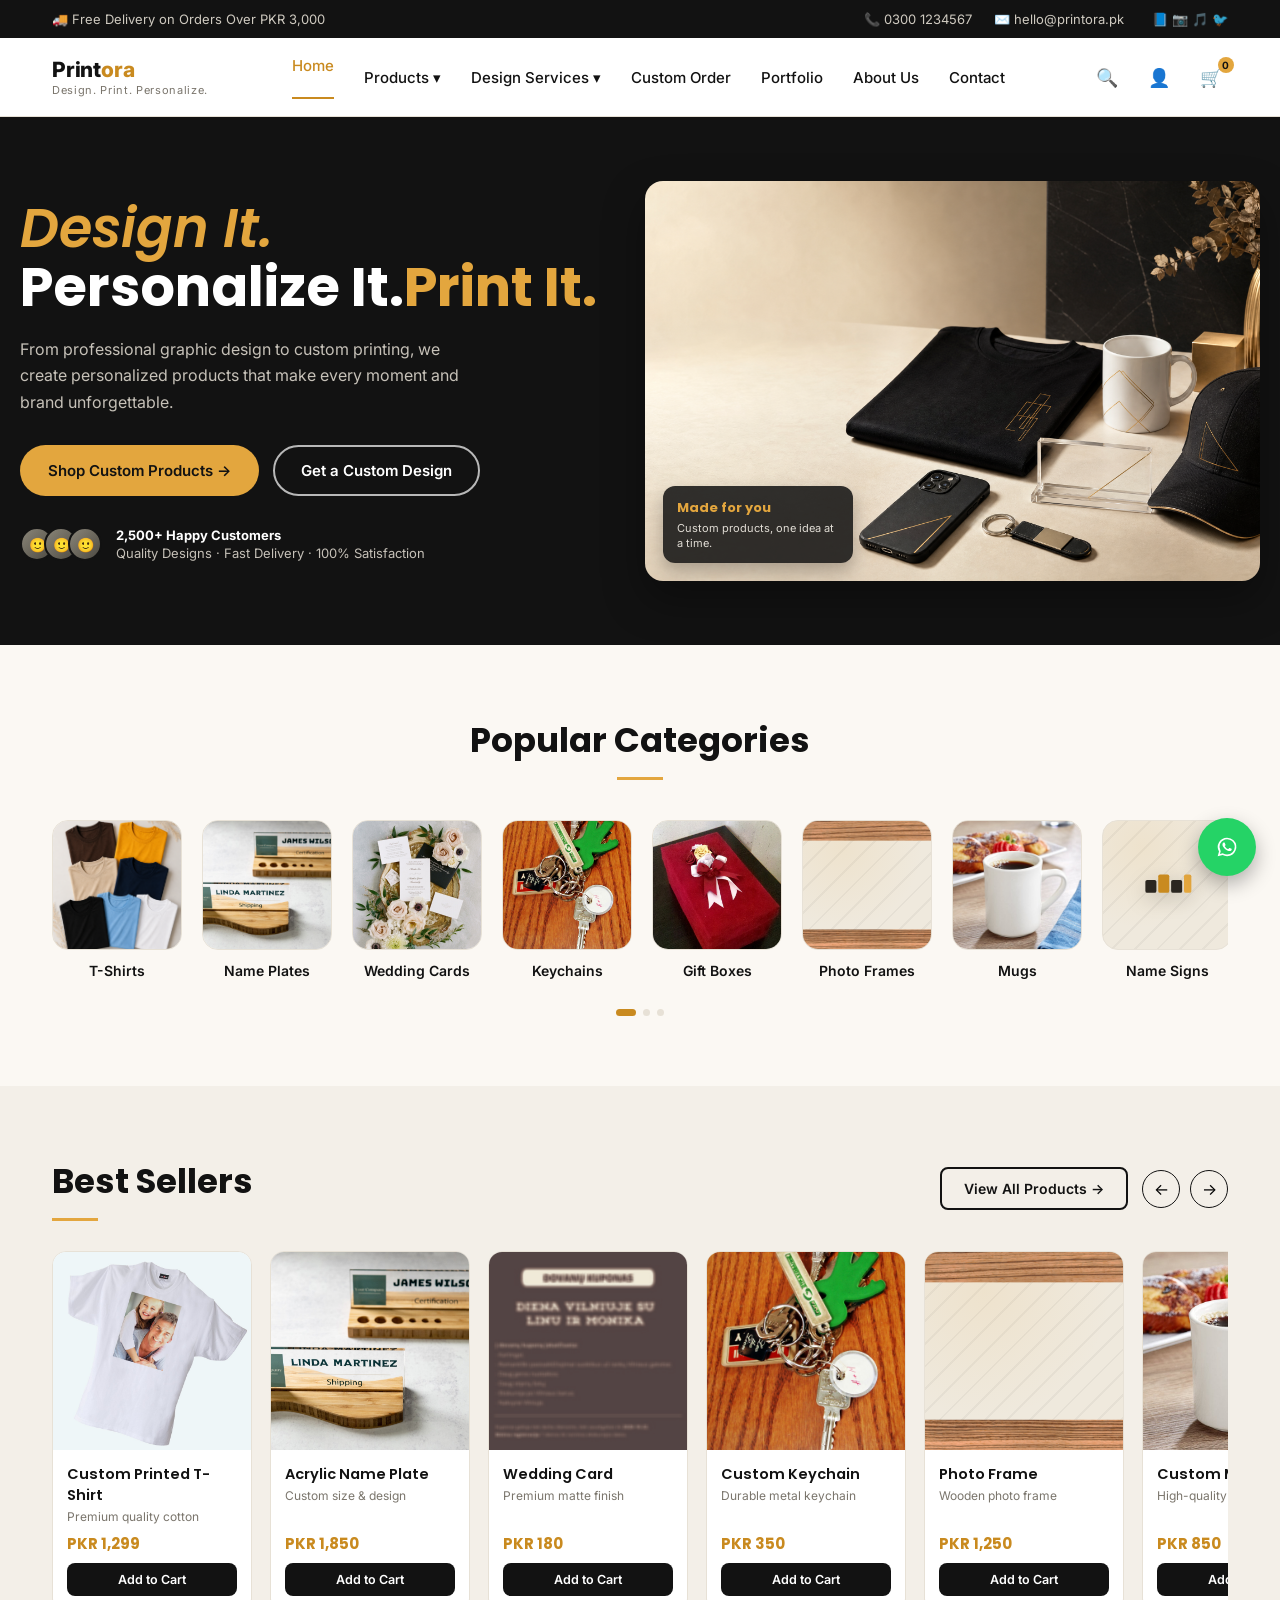
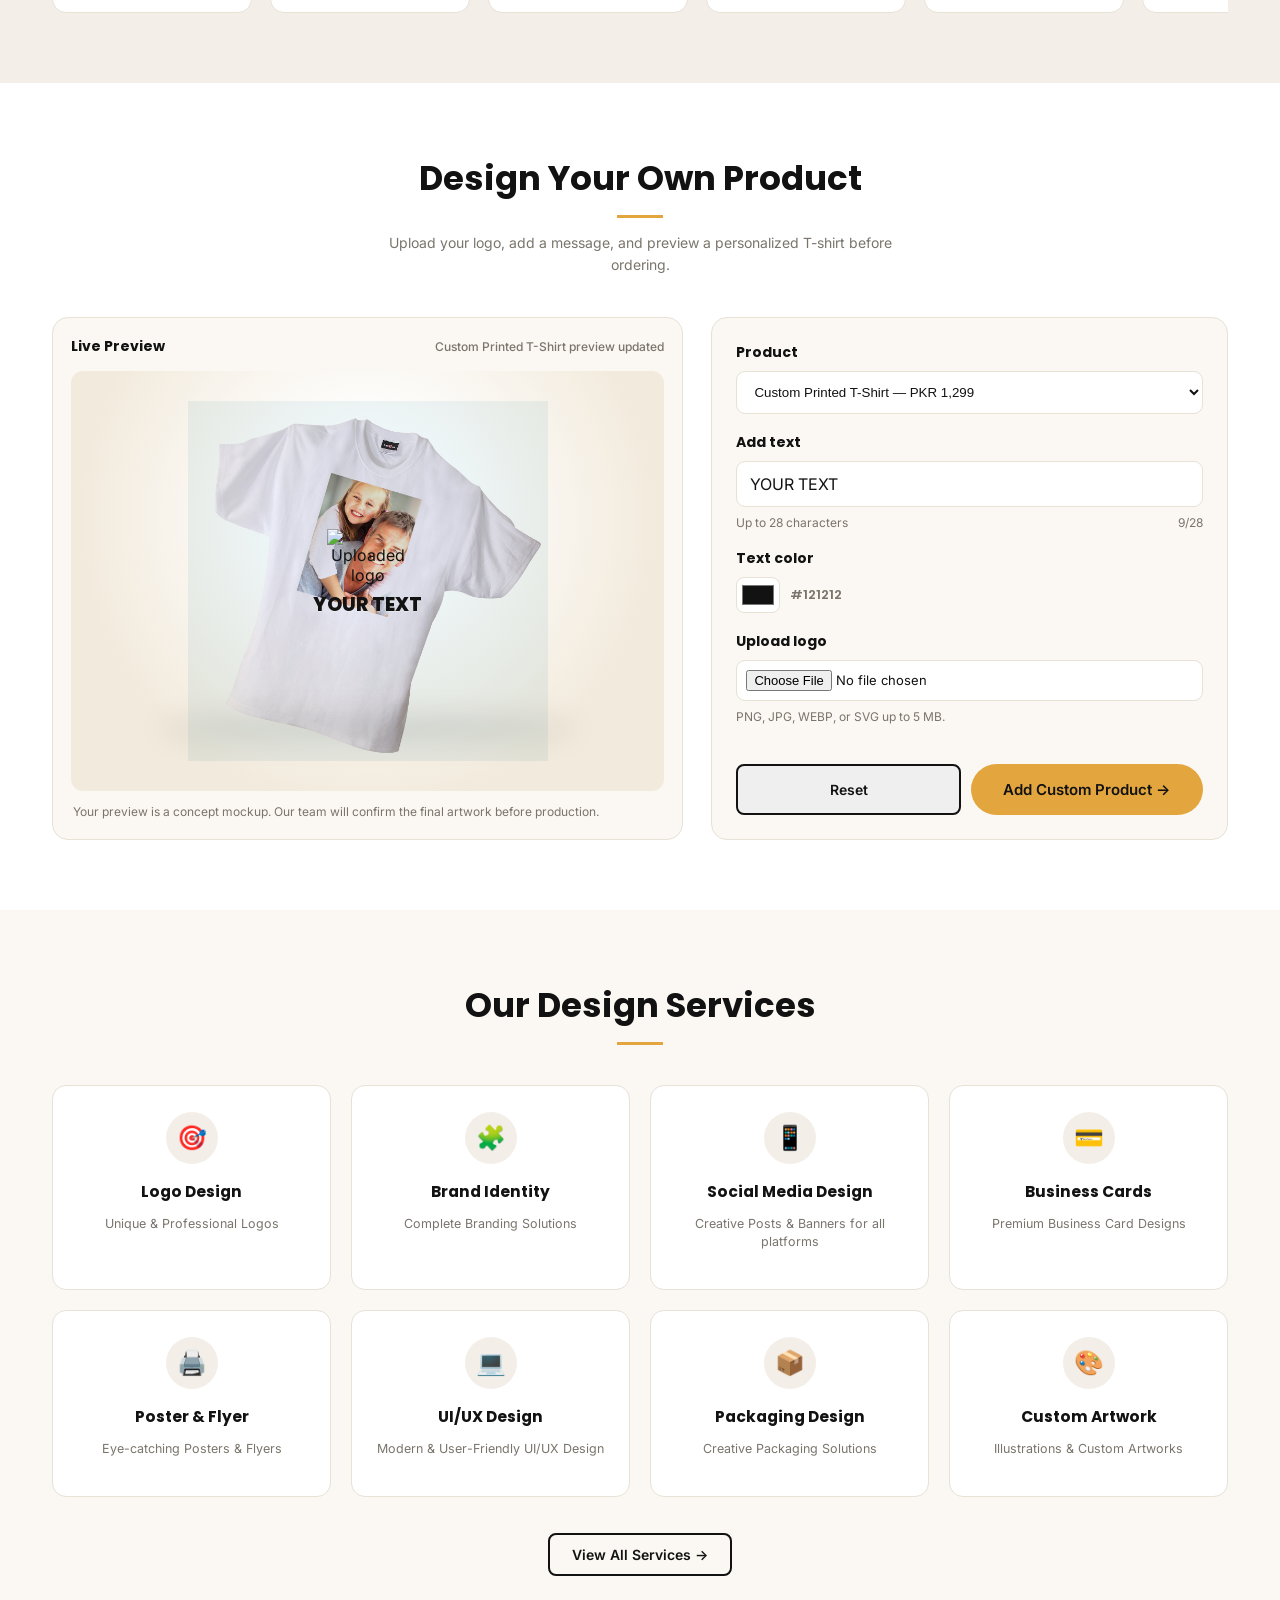
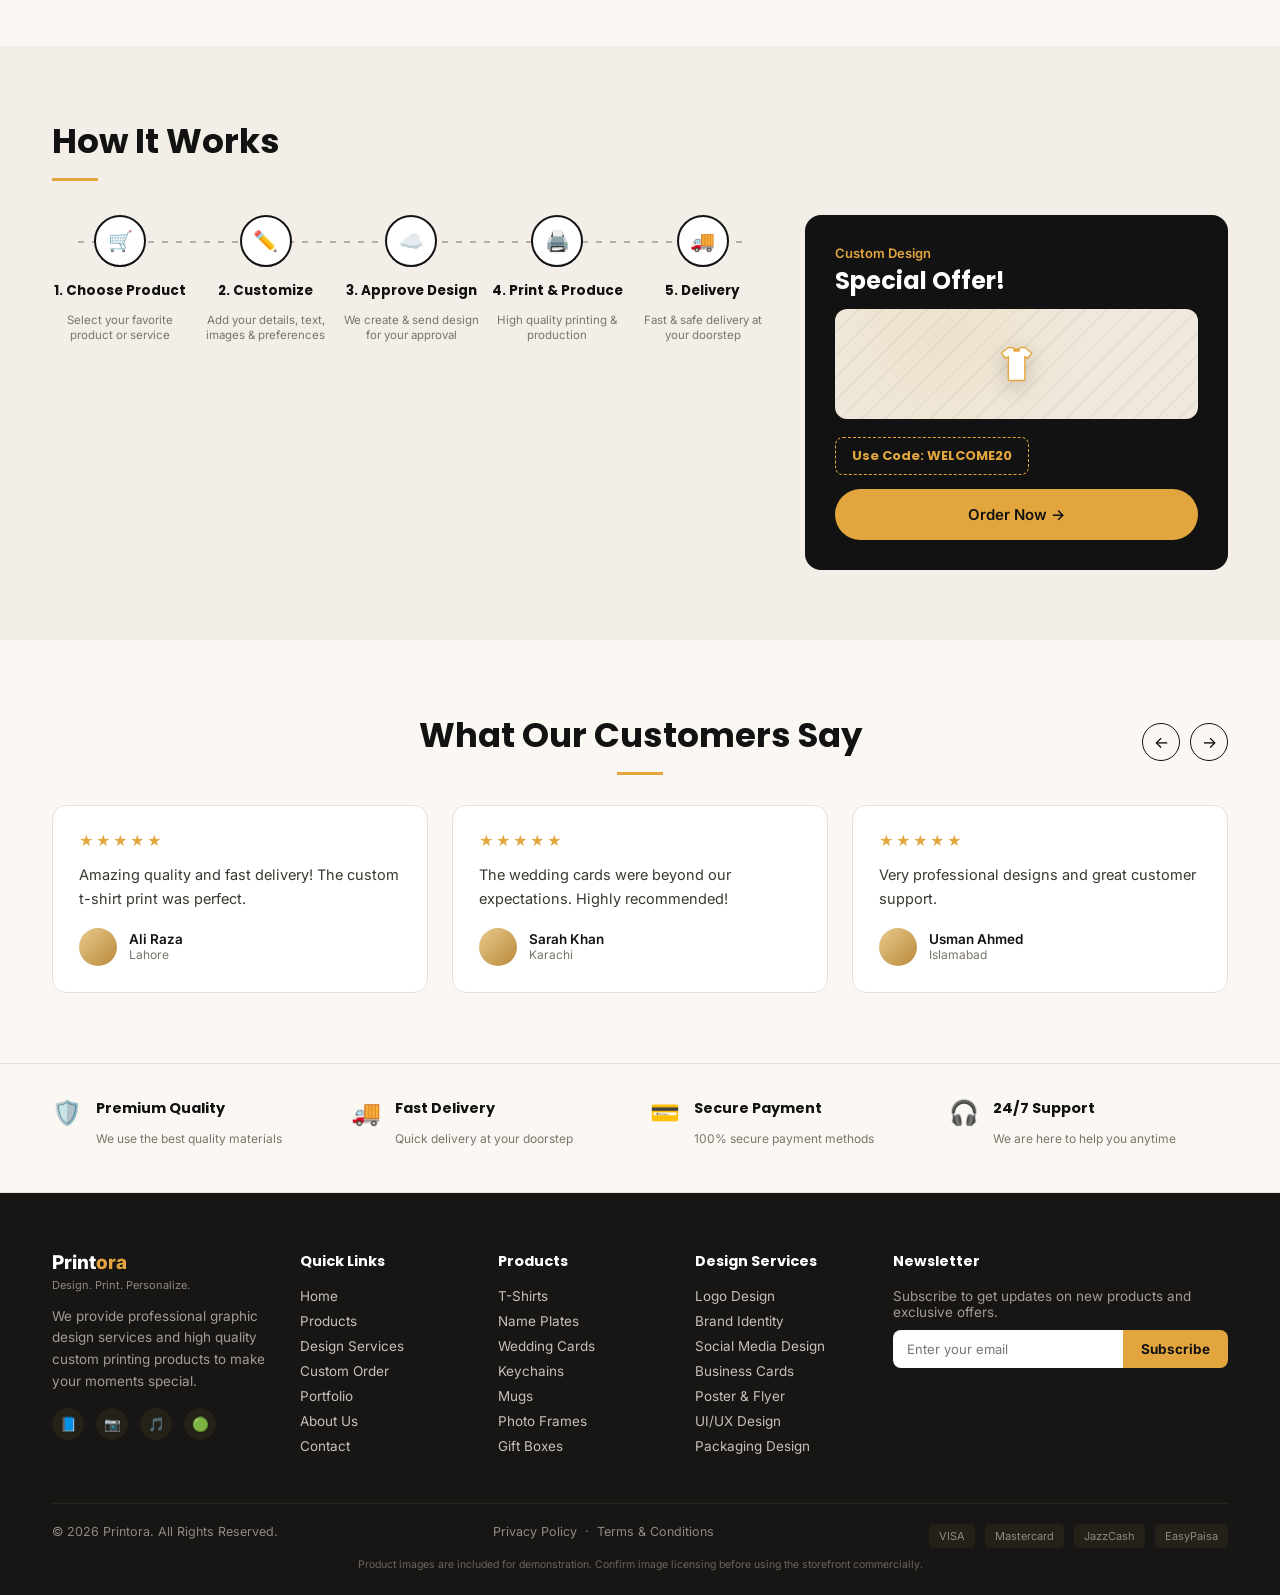
==== commit a5227036: "chante catagory" ====
--- a/index.html
+++ b/index.html
@@ -1,360 +1,572 @@
 <!DOCTYPE html>
 <html lang="en">
+
 <head>
-<meta charset="UTF-8">
-<meta name="viewport" content="width=device-width, initial-scale=1.0">
-<meta name="description" content="Printora creates personalized gifts, custom prints, and professional design solutions in Pakistan.">
-<meta name="theme-color" content="#121212">
-<link rel="preconnect" href="https://fonts.googleapis.com">
-<link rel="preconnect" href="https://fonts.gstatic.com" crossorigin>
-<title>Printora — Design. Print. Personalize.</title>
-<link rel="stylesheet" href="styles.css">
+  <meta charset="UTF-8">
+  <meta name="viewport" content="width=device-width, initial-scale=1.0">
+  <meta name="description"
+    content="Printora creates personalized gifts, custom prints, and professional design solutions in Pakistan.">
+  <meta name="theme-color" content="#121212">
+  <link rel="preconnect" href="https://fonts.googleapis.com">
+  <link rel="preconnect" href="https://fonts.gstatic.com" crossorigin>
+  <title>Printora — Design. Print. Personalize.</title>
+  <link rel="stylesheet" href="styles.css">
 </head>
+
 <body>
 
-<div class="topbar">
-  <div class="wrap">
-    <div class="left">🚚 Free Delivery on Orders Over PKR 3,000</div>
-    <div class="right">
-      <a href="tel:+923001234567" style="color:inherit;">📞 0300 1234567</a>
-      <a href="mailto:hello@printora.pk" style="color:inherit;">✉️ hello@printora.pk</a>
-      <span class="social">📘 📷 🎵 🐦</span>
+  <div class="topbar">
+    <div class="wrap">
+      <div class="left">🚚 Free Delivery on Orders Over PKR 3,000</div>
+      <div class="right">
+        <a href="tel:+923001234567" style="color:inherit;">📞 0300 1234567</a>
+        <a href="mailto:hello@printora.pk" style="color:inherit;">✉️ hello@printora.pk</a>
+        <span class="social">📘 📷 🎵 🐦</span>
+      </div>
     </div>
   </div>
-</div>
-
-<header>
-  <div class="wrap header-inner">
-    <div class="brand">
-      <div class="name">Print<span class="accent">ora</span></div>
-      <div class="tag">Design. Print. Personalize.</div>
-    </div>
-    <nav class="mainnav" id="mainNav">
-      <a href="index.html" class="active">Home</a>
-      <a href="products.html">Products ▾</a>
-      <a href="services.html">Design Services ▾</a>
-      <a href="#custom-order">Custom Order</a>
-      <a href="portfolio.html">Portfolio</a>
-      <a href="about.html">About Us</a>
-      <a href="contact.html">Contact</a>
-    </nav>
-    <div class="header-icons">
-      <button class="icon-btn" id="searchBtn" aria-label="Search">🔍</button>
-      <div class="user-wrap">
-        <button class="icon-btn" id="userBtn" aria-label="Account">👤</button>
-        <div class="user-dropdown" id="userDropdown">
-          <a href="account.html">Log In</a>
-          <a href="account.html">Sign Up</a>
-          <a href="track-order.html">Track Order</a>
-        </div>
-      </div>
-      <button class="icon-btn cart-dot" id="cartBtn" aria-label="Cart">🛒<span id="cartCount">0</span></button>
-    </div>
-    <button type="button" class="hamburger" id="hamburgerBtn" aria-label="Open menu" aria-expanded="false" aria-controls="mainNav">☰</button>
+
+  <header>
+    <div class="wrap header-inner">
+      <div class="brand">
+        <div class="name">Print<span class="accent">ora</span></div>
+        <div class="tag">Design. Print. Personalize.</div>
+      </div>
+      <nav class="mainnav" id="mainNav">
+        <a href="index.html" class="active">Home</a>
+        <a href="products.html">Products ▾</a>
+        <a href="services.html">Design Services ▾</a>
+        <a href="#custom-order">Custom Order</a>
+        <a href="portfolio.html">Portfolio</a>
+        <a href="about.html">About Us</a>
+        <a href="contact.html">Contact</a>
+      </nav>
+      <div class="header-icons">
+        <button class="icon-btn" id="searchBtn" aria-label="Search">🔍</button>
+        <div class="user-wrap">
+          <button class="icon-btn" id="userBtn" aria-label="Account">👤</button>
+          <div class="user-dropdown" id="userDropdown">
+            <a href="account.html">Log In</a>
+            <a href="account.html">Sign Up</a>
+            <a href="track-order.html">Track Order</a>
+          </div>
+        </div>
+        <button class="icon-btn cart-dot" id="cartBtn" aria-label="Cart">🛒<span id="cartCount">0</span></button>
+      </div>
+      <button type="button" class="hamburger" id="hamburgerBtn" aria-label="Open menu" aria-expanded="false"
+        aria-controls="mainNav">☰</button>
+    </div>
+  </header>
+
+  <div class="search-overlay" id="searchOverlay" aria-hidden="true">
+    <div class="search-box">
+      <button type="button" class="search-close" id="searchClose" aria-label="Close search">✕</button>
+      <input type="text" id="searchInput" placeholder="Search products… e.g. mug, name plate, wedding card">
+      <div class="search-results" id="searchResults"></div>
+    </div>
   </div>
-</header>
-
-<div class="search-overlay" id="searchOverlay" aria-hidden="true">
-  <div class="search-box">
-    <button type="button" class="search-close" id="searchClose" aria-label="Close search">✕</button>
-    <input type="text" id="searchInput" placeholder="Search products… e.g. mug, name plate, wedding card">
-    <div class="search-results" id="searchResults"></div>
+
+  <div class="cart-overlay-bg" id="cartOverlayBg"></div>
+  <div class="cart-drawer" id="cartDrawer" aria-hidden="true">
+    <div class="cart-head">
+      <h3>Your Cart</h3>
+      <button type="button" class="cart-close" id="cartClose" aria-label="Close cart">✕</button>
+    </div>
+    <div class="cart-body" id="cartBody">
+      <div class="cart-empty">Your cart is empty. Add a product to get started.</div>
+    </div>
+    <div class="cart-foot">
+      <div class="cart-subtotal"><span>Subtotal</span><span id="cartSubtotal">PKR 0</span></div>
+      <a href="checkout.html" id="checkoutBtn" class="btn btn-gold" style="width:100%;justify-content:center;">Proceed
+        to Mock Checkout →</a>
+    </div>
   </div>
-</div>
-
-<div class="cart-overlay-bg" id="cartOverlayBg"></div>
-<div class="cart-drawer" id="cartDrawer" aria-hidden="true">
-  <div class="cart-head">
-    <h3>Your Cart</h3>
-    <button type="button" class="cart-close" id="cartClose" aria-label="Close cart">✕</button>
+
+  <section class="hero" style="padding:0;">
+    <div class="wrap hero-inner">
+      <div>
+        <h1><span class="script">Design It.</span>Personalize It.<span class="gold">Print It.</span></h1>
+        <p class="lede">From professional graphic design to custom printing, we create personalized products that make
+          every moment and brand unforgettable.</p>
+        <div class="hero-actions">
+          <a href="#categories" class="btn btn-gold">Shop Custom Products →</a>
+          <a href="https://wa.me/923001234567?text=Hi!%20I%27d%20like%20a%20custom%20design." target="_blank"
+            class="btn btn-ghost-dark">Get a Custom Design</a>
+        </div>
+        <div class="trust-row">
+          <div class="avatars"><span>🙂</span><span>🙂</span><span>🙂</span></div>
+          <div class="trust-text"><b>2,500+ Happy Customers</b><br>Quality Designs · Fast Delivery · 100% Satisfaction
+          </div>
+        </div>
+      </div>
+      <div class="hero-collage">
+        <img class="hero-image" src="assets/hero-products.jpg"
+          alt="Personalized T-shirt, mug, phone case, keychain, acrylic name plate, and cap" fetchpriority="high">
+        <div class="hero-image-badge"><strong>Made for you</strong><span>Custom products, one idea at a time.</span>
+        </div>
+      </div>
+    </div>
+  </section>
+
+  <section id="categories">
+    <div class="wrap">
+      <div class="section-head">
+        <h2>Popular Categories</h2>
+      </div>
+      <div class="cat-scroll" id="catScroll">
+        <!-- <div class="cat-item" data-target="#best-sellers"><div class="photo"><svg viewBox="0 0 64 64"><path d="M20 8 L26 8 Q32 14 38 8 L44 8 L54 16 L48 24 L44 21 L44 54 Q44 56 42 56 L22 56 Q20 56 20 54 L20 21 L16 24 L10 16 Z" fill="#2b2620" stroke="#E3A63E" stroke-width="2" stroke-linejoin="round"/><rect x="27" y="10" width="10" height="4" rx="2" fill="#E3A63E"/></svg></div><div class="label">T-Shirts</div></div> -->
+        <!-- <div class="cat-item" data-target="#best-sellers"><div class="photo"><svg viewBox="0 0 64 64"><rect x="10" y="24" width="44" height="18" rx="3" fill="#fff" stroke="#C98A1F" stroke-width="2"/><text x="32" y="37" font-family="Poppins, sans-serif" font-size="10" font-weight="700" fill="#121212" text-anchor="middle">NAME</text><rect x="20" y="42" width="6" height="10" fill="#7A756C"/><rect x="38" y="42" width="6" height="10" fill="#7A756C"/></svg></div><div class="label">Name Plates</div></div> -->
+        <div class="cat-item" data-target="#best-sellers">
+          <div class="photo"><img src="assets/T-shirt Catagory.png" alt="T-Shirts" loading="lazy"></div>
+          <div class="label">T-Shirts</div>
+        </div>
+        <div class="cat-item" data-target="#best-sellers">
+          <div class="photo"><img src="assets/name-plate.jpg" alt="Name Plates" loading="lazy"></div>
+          <div class="label">Name Plates</div>
+        </div>
+        <div class="cat-item" data-target="#best-sellers">
+          <div class="photo"><img src="assets/wedding card-catagory.jpg" alt="Wedding invitation card" loading="lazy">
+          </div>
+          <div class="label">Wedding Cards</div>
+        </div>
+        <div class="cat-item" data-target="#best-sellers">
+          <div class="photo"><img src="assets/keychain.jpg" alt="Keychain" loading="lazy"></div>
+          <div class="label">Keychains</div>
+        </div>
+        <div class="cat-item" data-target="#best-sellers">
+          <div class="photo"><img src="assets/gift-box.jpg" alt="Gift box" loading="lazy"></div>
+          <div class="label">Gift Boxes</div>
+        </div>
+        <div class="cat-item" data-target="#best-sellers">
+          <div class="photo"><img src="assets/photo-frame.png" alt="Wooden photo frame" loading="lazy"></div>
+          <div class="label">Photo Frames</div>
+        </div>
+        <div class="cat-item" data-target="#best-sellers">
+          <div class="photo"><img src="assets/coffee-mug.jpg" alt="Coffee mug" loading="lazy"></div>
+          <div class="label">Mugs</div>
+        </div>
+        <div class="cat-item" data-target="#best-sellers">
+          <div class="photo"><svg viewBox="0 0 64 64">
+              <rect x="8" y="26" width="12" height="14" rx="2" fill="#2b2620" />
+              <rect x="22" y="20" width="12" height="20" rx="2" fill="#C98A1F" />
+              <rect x="36" y="26" width="12" height="14" rx="2" fill="#2b2620" />
+              <rect x="50" y="20" width="8" height="20" rx="2" fill="#E3A63E" />
+            </svg></div>
+          <div class="label">Name Signs</div>
+        </div>
+      </div>
+      <div class="dots" id="catDots"><span class="on" data-page="0"></span><span data-page="1"></span><span
+          data-page="2"></span></div>
+    </div>
+  </section>
+
+  <section class="best" id="best-sellers">
+    <div class="wrap">
+      <div class="row-between">
+        <div class="section-head left" style="margin:0;">
+          <h2>Best Sellers</h2>
+        </div>
+        <div style="display:flex;gap:14px;align-items:center;">
+          <a href="products.html" class="btn btn-line">View All Products →</a>
+          <div class="carousel-arrows">
+            <button class="arrow-btn" id="prodPrev" aria-label="Previous">←</button>
+            <button class="arrow-btn" id="prodNext" aria-label="Next">→</button>
+          </div>
+        </div>
+      </div>
+      <div class="prod-scroll" id="prodScroll">
+        <div class="prod-card">
+          <div class="photo"><svg viewBox="0 0 64 64">
+              <path
+                d="M20 8 L26 8 Q32 14 38 8 L44 8 L54 16 L48 24 L44 21 L44 54 Q44 56 42 56 L22 56 Q20 56 20 54 L20 21 L16 24 L10 16 Z"
+                fill="#2b2620" stroke="#E3A63E" stroke-width="2" stroke-linejoin="round" />
+              <rect x="27" y="10" width="10" height="4" rx="2" fill="#E3A63E" />
+            </svg></div>
+          <div class="prod-info">
+            <h4>Custom Printed T-Shirt</h4>
+            <div class="sub">Premium Quality Cotton</div>
+            <div class="price">PKR 1,299</div>
+            <button class="add-cart-btn" data-id="tshirt" data-name="Custom Printed T-Shirt" data-price="1299">Add to
+              Cart</button>
+          </div>
+        </div>
+        <div class="prod-card">
+          <span class="badge orange">Best Seller</span>
+          <div class="photo"><svg viewBox="0 0 64 64">
+              <rect x="10" y="24" width="44" height="18" rx="3" fill="#fff" stroke="#C98A1F" stroke-width="2" /><text
+                x="32" y="37" font-family="Poppins, sans-serif" font-size="10" font-weight="700" fill="#121212"
+                text-anchor="middle">name</text>
+              <rect x="20" y="42" width="6" height="10" fill="#7A756C" />
+              <rect x="38" y="42" width="6" height="10" fill="#7A756C" />
+            </svg></div>
+          <div class="prod-info">
+            <h4>Acrylic Name Plate</h4>
+            <div class="sub">Custom Size &amp; Design</div>
+            <div class="price">PKR 1,850</div>
+            <button class="add-cart-btn" data-id="nameplate" data-name="Acrylic Name Plate" data-price="1850">Add to
+              Cart</button>
+          </div>
+        </div>
+        <div class="prod-card">
+          <span class="badge green">New</span>
+          <div class="photo"><img src="assets/wedding-card.jpg" alt="Wedding invitation card" loading="lazy"></div>
+          <div class="prod-info">
+            <h4>Wedding Card</h4>
+            <div class="sub">Premium Matte Finish</div>
+            <div class="price">PKR 180</div>
+            <button class="add-cart-btn" data-id="weddingcard" data-name="Wedding Card" data-price="180">Add to
+              Cart</button>
+          </div>
+        </div>
+        <div class="prod-card">
+          <div class="photo"><img src="assets/keychain.jpg" alt="Keychain" loading="lazy"></div>
+          <div class="prod-info">
+            <h4>Custom Keychain</h4>
+            <div class="sub">Metal Keychain</div>
+            <div class="price">PKR 350</div>
+            <button class="add-cart-btn" data-id="keychain" data-name="Custom Keychain" data-price="350">Add to
+              Cart</button>
+          </div>
+        </div>
+        <div class="prod-card">
+          <span class="badge orange">Best Seller</span>
+          <div class="photo"><img src="assets/photo-frame.png" alt="Wooden photo frame" loading="lazy"></div>
+          <div class="prod-info">
+            <h4>Photo Frame</h4>
+            <div class="sub">Wooden Photo Frame</div>
+            <div class="price">PKR 1,250</div>
+            <button class="add-cart-btn" data-id="frame" data-name="Photo Frame" data-price="1250">Add to Cart</button>
+          </div>
+        </div>
+        <div class="prod-card">
+          <span class="badge green">New</span>
+          <div class="photo"><img src="assets/coffee-mug.jpg" alt="Coffee mug" loading="lazy"></div>
+          <div class="prod-info">
+            <h4>Custom Mug</h4>
+            <div class="sub">High Quality Print</div>
+            <div class="price">PKR 850</div>
+            <button class="add-cart-btn" data-id="mug" data-name="Custom Mug" data-price="850">Add to Cart</button>
+          </div>
+        </div>
+        <div class="prod-card">
+          <div class="photo"><img src="assets/gift-box.jpg" alt="Gift box" loading="lazy"></div>
+          <div class="prod-info">
+            <h4>Gift Box</h4>
+            <div class="sub">Luxury Gift Box</div>
+            <div class="price">PKR 950</div>
+            <button class="add-cart-btn" data-id="giftbox" data-name="Gift Box" data-price="950">Add to Cart</button>
+          </div>
+        </div>
+      </div>
+    </div>
+  </section>
+
+  <section id="custom-order" class="designer-section">
+    <div class="wrap">
+      <div class="section-head">
+        <h2>Design Your Own Product</h2>
+        <p class="section-lede">Upload your logo, add a message, and preview a personalized T-shirt before ordering.</p>
+      </div>
+      <div class="designer-grid">
+        <div class="designer-preview-panel">
+          <div class="designer-preview-head"><span>Live Preview</span><span id="designerStatus" aria-live="polite">Ready
+              to customize</span></div>
+          <div class="designer-stage" id="designerStage">
+            <img id="designerProductImage" img src="assets/T-shirt Catagory.png" alt="Custom T-shirt preview">
+            <div class="designer-artboard" id="designerArtboard">
+              <img id="designerLogoPreview" class="designer-logo" alt="Uploaded logo preview" hidden>
+              <span id="designerTextPreview" class="designer-text-preview">YOUR TEXT</span>
+            </div>
+          </div>
+          <p class="designer-help">Your preview is a concept mockup. Our team will confirm the final artwork before
+            production.</p>
+        </div>
+        <form class="designer-controls" id="designerForm">
+          <div class="designer-control-group">
+            <label for="designerProduct">Product</label>
+            <select id="designerProduct" name="product">
+              <option value="tshirt">Custom Printed T-Shirt — PKR 1,299</option>
+              <option value="mug">Custom Mug — PKR 850</option>
+              <option value="phonecase">Custom Phone Case — PKR 1,100</option>
+              <option value="keychain">Custom Keychain — PKR 350</option>
+              <option value="cap">Custom Cap — PKR 950</option>
+              <option value="totebag">Custom Tote Bag — PKR 750</option>
+            </select>
+          </div>
+          <div class="designer-control-group">
+            <label for="designerText">Add text</label>
+            <input id="designerText" name="text" type="text" maxlength="28" placeholder="Your brand or message"
+              value="YOUR TEXT">
+            <div class="designer-field-meta"><span>Up to 28 characters</span><output
+                id="designerTextCount">9/28</output></div>
+          </div>
+          <div class="designer-control-group">
+            <label for="designerTextColor">Text color</label>
+            <div class="color-row"><input id="designerTextColor" type="color" value="#121212"><span
+                id="designerColorValue">#121212</span></div>
+          </div>
+          <div class="designer-control-group">
+            <label for="designerLogo">Upload logo</label>
+            <input id="designerLogo" name="logo" type="file" accept="image/png,image/jpeg,image/webp,image/svg+xml">
+            <small>PNG, JPG, WEBP, or SVG up to 5 MB.</small>
+          </div>
+          <div class="designer-actions">
+            <button type="button" class="btn btn-line" id="designerReset">Reset</button>
+            <button type="submit" class="btn btn-gold">Add Custom Product →</button>
+          </div>
+        </form>
+      </div>
+    </div>
+  </section>
+
+  <section id="services">
+    <div class="wrap">
+      <div class="section-head">
+        <h2>Our Design Services</h2>
+      </div>
+      <div class="svc-grid">
+        <div class="svc-card">
+          <div class="ic">🎯</div>
+          <h4>Logo Design</h4>
+          <p>Unique &amp; Professional Logos</p>
+        </div>
+        <div class="svc-card">
+          <div class="ic">🧩</div>
+          <h4>Brand Identity</h4>
+          <p>Complete Branding Solutions</p>
+        </div>
+        <div class="svc-card">
+          <div class="ic">📱</div>
+          <h4>Social Media Design</h4>
+          <p>Creative Posts &amp; Banners for all platforms</p>
+        </div>
+        <div class="svc-card">
+          <div class="ic">💳</div>
+          <h4>Business Cards</h4>
+          <p>Premium Business Card Designs</p>
+        </div>
+        <div class="svc-card">
+          <div class="ic">🖨️</div>
+          <h4>Poster &amp; Flyer</h4>
+          <p>Eye-catching Posters &amp; Flyers</p>
+        </div>
+        <div class="svc-card">
+          <div class="ic">💻</div>
+          <h4>UI/UX Design</h4>
+          <p>Modern &amp; User-Friendly UI/UX Design</p>
+        </div>
+        <div class="svc-card">
+          <div class="ic">📦</div>
+          <h4>Packaging Design</h4>
+          <p>Creative Packaging Solutions</p>
+        </div>
+        <div class="svc-card">
+          <div class="ic">🎨</div>
+          <h4>Custom Artwork</h4>
+          <p>Illustrations &amp; Custom Artworks</p>
+        </div>
+      </div>
+      <div class="center-btn"><a href="#" class="btn btn-line">View All Services →</a></div>
+    </div>
+  </section>
+
+  <section class="how-wrap">
+    <div class="wrap">
+      <div class="section-head left" style="margin-bottom:34px;">
+        <h2>How It Works</h2>
+      </div>
+      <div class="how-grid">
+        <div class="steps">
+          <div class="step">
+            <div class="circ">🛒</div>
+            <h4>1. Choose Product</h4>
+            <p>Select your favorite product or service</p>
+          </div>
+          <div class="step">
+            <div class="circ">✏️</div>
+            <h4>2. Customize</h4>
+            <p>Add your details, text, images &amp; preferences</p>
+          </div>
+          <div class="step">
+            <div class="circ">☁️</div>
+            <h4>3. Approve Design</h4>
+            <p>We create &amp; send design for your approval</p>
+          </div>
+          <div class="step">
+            <div class="circ">🖨️</div>
+            <h4>4. Print &amp; Produce</h4>
+            <p>High quality printing &amp; production</p>
+          </div>
+          <div class="step">
+            <div class="circ">🚚</div>
+            <h4>5. Delivery</h4>
+            <p>Fast &amp; safe delivery at your doorstep</p>
+          </div>
+        </div>
+        <div class="promo">
+          <div>
+            <div class="eyebrow">Custom Design</div>
+            <h3>Special Offer!</h3>
+            <div class="photo"><svg viewBox="0 0 64 64" style="width:40%;height:40%;">
+                <path
+                  d="M20 8 L26 8 Q32 14 38 8 L44 8 L54 16 L48 24 L44 21 L44 54 Q44 56 42 56 L22 56 Q20 56 20 54 L20 21 L16 24 L10 16 Z"
+                  fill="#fff" stroke="#E3A63E" stroke-width="2" stroke-linejoin="round" />
+                <rect x="27" y="10" width="10" height="4" rx="2" fill="#E3A63E" />
+              </svg></div>
+          </div>
+          <div>
+            <div class="code">Use Code: WELCOME20</div>
+            <div><a
+                href="https://wa.me/923001234567?text=Hi!%20I%27d%20like%20to%20use%20code%20WELCOME20%20for%20a%20custom%20order."
+                target="_blank" class="btn btn-gold" style="width:100%;justify-content:center;">Order Now →</a></div>
+          </div>
+        </div>
+      </div>
+    </div>
+  </section>
+
+  <section id="reviews">
+    <div class="wrap">
+      <div class="row-between" style="justify-content:center;position:relative;">
+        <div class="section-head" style="margin:0;">
+          <h2>What Our Customers Say</h2>
+        </div>
+        <div class="carousel-arrows" style="position:absolute;right:0;">
+          <button class="arrow-btn" id="testiPrev" aria-label="Previous review">←</button>
+          <button class="arrow-btn" id="testiNext" aria-label="Next review">→</button>
+        </div>
+      </div>
+      <div class="testi-grid" id="testiGrid">
+        <div class="testi-card">
+          <div class="stars">★★★★★</div>
+          <p class="tq">Amazing quality and fast delivery! The custom t-shirt print was perfect.</p>
+          <div class="who">
+            <div class="av"></div>
+            <div>
+              <div class="n tn">Ali Raza</div>
+              <div class="l tl">Lahore</div>
+            </div>
+          </div>
+        </div>
+        <div class="testi-card">
+          <div class="stars">★★★★★</div>
+          <p class="tq">The wedding cards were beyond our expectations. Highly recommended!</p>
+          <div class="who">
+            <div class="av"></div>
+            <div>
+              <div class="n tn">Sarah Khan</div>
+              <div class="l tl">Karachi</div>
+            </div>
+          </div>
+        </div>
+        <div class="testi-card">
+          <div class="stars">★★★★★</div>
+          <p class="tq">Very professional designs and great customer support.</p>
+          <div class="who">
+            <div class="av"></div>
+            <div>
+              <div class="n tn">Usman Ahmed</div>
+              <div class="l tl">Islamabad</div>
+            </div>
+          </div>
+        </div>
+      </div>
+    </div>
+  </section>
+
+  <div class="trust-strip">
+    <div class="wrap trust-grid">
+      <div class="trust-item">
+        <div class="ic">🛡️</div>
+        <div>
+          <h4>Premium Quality</h4>
+          <p>We use the best quality materials</p>
+        </div>
+      </div>
+      <div class="trust-item">
+        <div class="ic">🚚</div>
+        <div>
+          <h4>Fast Delivery</h4>
+          <p>Quick delivery at your doorstep</p>
+        </div>
+      </div>
+      <div class="trust-item">
+        <div class="ic">💳</div>
+        <div>
+          <h4>Secure Payment</h4>
+          <p>100% secure payment methods</p>
+        </div>
+      </div>
+      <div class="trust-item">
+        <div class="ic">🎧</div>
+        <div>
+          <h4>24/7 Support</h4>
+          <p>We are here to help you anytime</p>
+        </div>
+      </div>
+    </div>
   </div>
-  <div class="cart-body" id="cartBody">
-    <div class="cart-empty">Your cart is empty. Add a product to get started.</div>
-  </div>
-  <div class="cart-foot">
-    <div class="cart-subtotal"><span>Subtotal</span><span id="cartSubtotal">PKR 0</span></div>
-    <a href="checkout.html" id="checkoutBtn" class="btn btn-gold" style="width:100%;justify-content:center;">Proceed to Mock Checkout →</a>
-  </div>
-</div>
-
-<section class="hero" style="padding:0;">
-  <div class="wrap hero-inner">
-    <div>
-      <h1><span class="script">Design It.</span>Personalize It.<span class="gold">Print It.</span></h1>
-      <p class="lede">From professional graphic design to custom printing, we create personalized products that make every moment and brand unforgettable.</p>
-      <div class="hero-actions">
-        <a href="#categories" class="btn btn-gold">Shop Custom Products →</a>
-        <a href="https://wa.me/923001234567?text=Hi!%20I%27d%20like%20a%20custom%20design." target="_blank" class="btn btn-ghost-dark">Get a Custom Design</a>
-      </div>
-      <div class="trust-row">
-        <div class="avatars"><span>🙂</span><span>🙂</span><span>🙂</span></div>
-        <div class="trust-text"><b>2,500+ Happy Customers</b><br>Quality Designs · Fast Delivery · 100% Satisfaction</div>
-      </div>
-    </div>
-    <div class="hero-collage">
-      <img class="hero-image" src="assets/hero-products.jpg" alt="Personalized T-shirt, mug, phone case, keychain, acrylic name plate, and cap" fetchpriority="high">
-      <div class="hero-image-badge"><strong>Made for you</strong><span>Custom products, one idea at a time.</span></div>
-    </div>
-  </div>
-</section>
-
-<section id="categories">
-  <div class="wrap">
-    <div class="section-head"><h2>Popular Categories</h2></div>
-    <div class="cat-scroll" id="catScroll">
-      <div class="cat-item" data-target="#best-sellers"><div class="photo"><svg viewBox="0 0 64 64"><path d="M20 8 L26 8 Q32 14 38 8 L44 8 L54 16 L48 24 L44 21 L44 54 Q44 56 42 56 L22 56 Q20 56 20 54 L20 21 L16 24 L10 16 Z" fill="#2b2620" stroke="#E3A63E" stroke-width="2" stroke-linejoin="round"/><rect x="27" y="10" width="10" height="4" rx="2" fill="#E3A63E"/></svg></div><div class="label">T-Shirts</div></div>
-      <div class="cat-item" data-target="#best-sellers"><div class="photo"><svg viewBox="0 0 64 64"><rect x="10" y="24" width="44" height="18" rx="3" fill="#fff" stroke="#C98A1F" stroke-width="2"/><text x="32" y="37" font-family="Poppins, sans-serif" font-size="10" font-weight="700" fill="#121212" text-anchor="middle">NAME</text><rect x="20" y="42" width="6" height="10" fill="#7A756C"/><rect x="38" y="42" width="6" height="10" fill="#7A756C"/></svg></div><div class="label">Name Plates</div></div>
-      <div class="cat-item" data-target="#best-sellers"><div class="photo"><img src="assets/wedding-card.jpg" alt="Wedding invitation card" loading="lazy"></div><div class="label">Wedding Cards</div></div>
-      <div class="cat-item" data-target="#best-sellers"><div class="photo"><img src="assets/keychain.jpg" alt="Keychain" loading="lazy"></div><div class="label">Keychains</div></div>
-      <div class="cat-item" data-target="#best-sellers"><div class="photo"><img src="assets/gift-box.jpg" alt="Gift box" loading="lazy"></div><div class="label">Gift Boxes</div></div>
-      <div class="cat-item" data-target="#best-sellers"><div class="photo"><img src="assets/photo-frame.png" alt="Wooden photo frame" loading="lazy"></div><div class="label">Photo Frames</div></div>
-      <div class="cat-item" data-target="#best-sellers"><div class="photo"><img src="assets/coffee-mug.jpg" alt="Coffee mug" loading="lazy"></div><div class="label">Mugs</div></div>
-      <div class="cat-item" data-target="#best-sellers"><div class="photo"><svg viewBox="0 0 64 64"><rect x="8" y="26" width="12" height="14" rx="2" fill="#2b2620"/><rect x="22" y="20" width="12" height="20" rx="2" fill="#C98A1F"/><rect x="36" y="26" width="12" height="14" rx="2" fill="#2b2620"/><rect x="50" y="20" width="8" height="20" rx="2" fill="#E3A63E"/></svg></div><div class="label">Name Signs</div></div>
-    </div>
-    <div class="dots" id="catDots"><span class="on" data-page="0"></span><span data-page="1"></span><span data-page="2"></span></div>
-  </div>
-</section>
-
-<section class="best" id="best-sellers">
-  <div class="wrap">
-    <div class="row-between">
-      <div class="section-head left" style="margin:0;"><h2>Best Sellers</h2></div>
-      <div style="display:flex;gap:14px;align-items:center;">
-        <a href="products.html" class="btn btn-line">View All Products →</a>
-        <div class="carousel-arrows">
-          <button class="arrow-btn" id="prodPrev" aria-label="Previous">←</button>
-          <button class="arrow-btn" id="prodNext" aria-label="Next">→</button>
-        </div>
-      </div>
-    </div>
-    <div class="prod-scroll" id="prodScroll">
-      <div class="prod-card">
-        <div class="photo"><svg viewBox="0 0 64 64"><path d="M20 8 L26 8 Q32 14 38 8 L44 8 L54 16 L48 24 L44 21 L44 54 Q44 56 42 56 L22 56 Q20 56 20 54 L20 21 L16 24 L10 16 Z" fill="#2b2620" stroke="#E3A63E" stroke-width="2" stroke-linejoin="round"/><rect x="27" y="10" width="10" height="4" rx="2" fill="#E3A63E"/></svg></div>
-        <div class="prod-info"><h4>Custom Printed T-Shirt</h4><div class="sub">Premium Quality Cotton</div><div class="price">PKR 1,299</div>
-          <button class="add-cart-btn" data-id="tshirt" data-name="Custom Printed T-Shirt" data-price="1299">Add to Cart</button>
-        </div>
-      </div>
-      <div class="prod-card">
-        <span class="badge orange">Best Seller</span>
-        <div class="photo"><svg viewBox="0 0 64 64"><rect x="10" y="24" width="44" height="18" rx="3" fill="#fff" stroke="#C98A1F" stroke-width="2"/><text x="32" y="37" font-family="Poppins, sans-serif" font-size="10" font-weight="700" fill="#121212" text-anchor="middle">NAME</text><rect x="20" y="42" width="6" height="10" fill="#7A756C"/><rect x="38" y="42" width="6" height="10" fill="#7A756C"/></svg></div>
-        <div class="prod-info"><h4>Acrylic Name Plate</h4><div class="sub">Custom Size &amp; Design</div><div class="price">PKR 1,850</div>
-          <button class="add-cart-btn" data-id="nameplate" data-name="Acrylic Name Plate" data-price="1850">Add to Cart</button>
-        </div>
-      </div>
-      <div class="prod-card">
-        <span class="badge green">New</span>
-        <div class="photo"><img src="assets/wedding-card.jpg" alt="Wedding invitation card" loading="lazy"></div>
-        <div class="prod-info"><h4>Wedding Card</h4><div class="sub">Premium Matte Finish</div><div class="price">PKR 180</div>
-          <button class="add-cart-btn" data-id="weddingcard" data-name="Wedding Card" data-price="180">Add to Cart</button>
-        </div>
-      </div>
-      <div class="prod-card">
-        <div class="photo"><img src="assets/keychain.jpg" alt="Keychain" loading="lazy"></div>
-        <div class="prod-info"><h4>Custom Keychain</h4><div class="sub">Metal Keychain</div><div class="price">PKR 350</div>
-          <button class="add-cart-btn" data-id="keychain" data-name="Custom Keychain" data-price="350">Add to Cart</button>
-        </div>
-      </div>
-      <div class="prod-card">
-        <span class="badge orange">Best Seller</span>
-        <div class="photo"><img src="assets/photo-frame.png" alt="Wooden photo frame" loading="lazy"></div>
-        <div class="prod-info"><h4>Photo Frame</h4><div class="sub">Wooden Photo Frame</div><div class="price">PKR 1,250</div>
-          <button class="add-cart-btn" data-id="frame" data-name="Photo Frame" data-price="1250">Add to Cart</button>
-        </div>
-      </div>
-      <div class="prod-card">
-        <span class="badge green">New</span>
-        <div class="photo"><img src="assets/coffee-mug.jpg" alt="Coffee mug" loading="lazy"></div>
-        <div class="prod-info"><h4>Custom Mug</h4><div class="sub">High Quality Print</div><div class="price">PKR 850</div>
-          <button class="add-cart-btn" data-id="mug" data-name="Custom Mug" data-price="850">Add to Cart</button>
-        </div>
-      </div>
-      <div class="prod-card">
-        <div class="photo"><img src="assets/gift-box.jpg" alt="Gift box" loading="lazy"></div>
-        <div class="prod-info"><h4>Gift Box</h4><div class="sub">Luxury Gift Box</div><div class="price">PKR 950</div>
-          <button class="add-cart-btn" data-id="giftbox" data-name="Gift Box" data-price="950">Add to Cart</button>
-        </div>
-      </div>
-    </div>
-  </div>
-</section>
-
-<section id="custom-order" class="designer-section">
-  <div class="wrap">
-    <div class="section-head"><h2>Design Your Own Product</h2><p class="section-lede">Upload your logo, add a message, and preview a personalized T-shirt before ordering.</p></div>
-    <div class="designer-grid">
-      <div class="designer-preview-panel">
-        <div class="designer-preview-head"><span>Live Preview</span><span id="designerStatus" aria-live="polite">Ready to customize</span></div>
-        <div class="designer-stage" id="designerStage">
-          <img id="designerProductImage" src="assets/tshirt.jpg" alt="Custom T-shirt preview">
-          <div class="designer-artboard" id="designerArtboard">
-            <img id="designerLogoPreview" class="designer-logo" alt="Uploaded logo preview" hidden>
-            <span id="designerTextPreview" class="designer-text-preview">YOUR TEXT</span>
-          </div>
-        </div>
-        <p class="designer-help">Your preview is a concept mockup. Our team will confirm the final artwork before production.</p>
-      </div>
-      <form class="designer-controls" id="designerForm">
-        <div class="designer-control-group">
-          <label for="designerProduct">Product</label>
-          <select id="designerProduct" name="product">
-            <option value="tshirt">Custom Printed T-Shirt — PKR 1,299</option>
-            <option value="mug">Custom Mug — PKR 850</option>
-            <option value="phonecase">Custom Phone Case — PKR 1,100</option>
-            <option value="keychain">Custom Keychain — PKR 350</option>
-            <option value="cap">Custom Cap — PKR 950</option>
-            <option value="totebag">Custom Tote Bag — PKR 750</option>
-          </select>
-        </div>
-        <div class="designer-control-group">
-          <label for="designerText">Add text</label>
-          <input id="designerText" name="text" type="text" maxlength="28" placeholder="Your brand or message" value="YOUR TEXT">
-          <div class="designer-field-meta"><span>Up to 28 characters</span><output id="designerTextCount">9/28</output></div>
-        </div>
-        <div class="designer-control-group">
-          <label for="designerTextColor">Text color</label>
-          <div class="color-row"><input id="designerTextColor" type="color" value="#121212"><span id="designerColorValue">#121212</span></div>
-        </div>
-        <div class="designer-control-group">
-          <label for="designerLogo">Upload logo</label>
-          <input id="designerLogo" name="logo" type="file" accept="image/png,image/jpeg,image/webp,image/svg+xml">
-          <small>PNG, JPG, WEBP, or SVG up to 5 MB.</small>
-        </div>
-        <div class="designer-actions">
-          <button type="button" class="btn btn-line" id="designerReset">Reset</button>
-          <button type="submit" class="btn btn-gold">Add Custom Product →</button>
-        </div>
-      </form>
-    </div>
-  </div>
-</section>
-
-<section id="services">
-  <div class="wrap">
-    <div class="section-head"><h2>Our Design Services</h2></div>
-    <div class="svc-grid">
-      <div class="svc-card"><div class="ic">🎯</div><h4>Logo Design</h4><p>Unique &amp; Professional Logos</p></div>
-      <div class="svc-card"><div class="ic">🧩</div><h4>Brand Identity</h4><p>Complete Branding Solutions</p></div>
-      <div class="svc-card"><div class="ic">📱</div><h4>Social Media Design</h4><p>Creative Posts &amp; Banners for all platforms</p></div>
-      <div class="svc-card"><div class="ic">💳</div><h4>Business Cards</h4><p>Premium Business Card Designs</p></div>
-      <div class="svc-card"><div class="ic">🖨️</div><h4>Poster &amp; Flyer</h4><p>Eye-catching Posters &amp; Flyers</p></div>
-      <div class="svc-card"><div class="ic">💻</div><h4>UI/UX Design</h4><p>Modern &amp; User-Friendly UI/UX Design</p></div>
-      <div class="svc-card"><div class="ic">📦</div><h4>Packaging Design</h4><p>Creative Packaging Solutions</p></div>
-      <div class="svc-card"><div class="ic">🎨</div><h4>Custom Artwork</h4><p>Illustrations &amp; Custom Artworks</p></div>
-    </div>
-    <div class="center-btn"><a href="#" class="btn btn-line">View All Services →</a></div>
-  </div>
-</section>
-
-<section class="how-wrap">
-  <div class="wrap">
-    <div class="section-head left" style="margin-bottom:34px;"><h2>How It Works</h2></div>
-    <div class="how-grid">
-      <div class="steps">
-        <div class="step"><div class="circ">🛒</div><h4>1. Choose Product</h4><p>Select your favorite product or service</p></div>
-        <div class="step"><div class="circ">✏️</div><h4>2. Customize</h4><p>Add your details, text, images &amp; preferences</p></div>
-        <div class="step"><div class="circ">☁️</div><h4>3. Approve Design</h4><p>We create &amp; send design for your approval</p></div>
-        <div class="step"><div class="circ">🖨️</div><h4>4. Print &amp; Produce</h4><p>High quality printing &amp; production</p></div>
-        <div class="step"><div class="circ">🚚</div><h4>5. Delivery</h4><p>Fast &amp; safe delivery at your doorstep</p></div>
-      </div>
-      <div class="promo">
-        <div>
-          <div class="eyebrow">Custom Design</div>
-          <h3>Special Offer!</h3>
-          <div class="photo"><svg viewBox="0 0 64 64" style="width:40%;height:40%;"><path d="M20 8 L26 8 Q32 14 38 8 L44 8 L54 16 L48 24 L44 21 L44 54 Q44 56 42 56 L22 56 Q20 56 20 54 L20 21 L16 24 L10 16 Z" fill="#fff" stroke="#E3A63E" stroke-width="2" stroke-linejoin="round"/><rect x="27" y="10" width="10" height="4" rx="2" fill="#E3A63E"/></svg></div>
-        </div>
-        <div>
-          <div class="code">Use Code: WELCOME20</div>
-          <div><a href="https://wa.me/923001234567?text=Hi!%20I%27d%20like%20to%20use%20code%20WELCOME20%20for%20a%20custom%20order." target="_blank" class="btn btn-gold" style="width:100%;justify-content:center;">Order Now →</a></div>
-        </div>
-      </div>
-    </div>
-  </div>
-</section>
-
-<section id="reviews">
-  <div class="wrap">
-    <div class="row-between" style="justify-content:center;position:relative;">
-      <div class="section-head" style="margin:0;"><h2>What Our Customers Say</h2></div>
-      <div class="carousel-arrows" style="position:absolute;right:0;">
-        <button class="arrow-btn" id="testiPrev" aria-label="Previous review">←</button>
-        <button class="arrow-btn" id="testiNext" aria-label="Next review">→</button>
-      </div>
-    </div>
-    <div class="testi-grid" id="testiGrid">
-      <div class="testi-card">
-        <div class="stars">★★★★★</div>
-        <p class="tq">Amazing quality and fast delivery! The custom t-shirt print was perfect.</p>
-        <div class="who"><div class="av"></div><div><div class="n tn">Ali Raza</div><div class="l tl">Lahore</div></div></div>
-      </div>
-      <div class="testi-card">
-        <div class="stars">★★★★★</div>
-        <p class="tq">The wedding cards were beyond our expectations. Highly recommended!</p>
-        <div class="who"><div class="av"></div><div><div class="n tn">Sarah Khan</div><div class="l tl">Karachi</div></div></div>
-      </div>
-      <div class="testi-card">
-        <div class="stars">★★★★★</div>
-        <p class="tq">Very professional designs and great customer support.</p>
-        <div class="who"><div class="av"></div><div><div class="n tn">Usman Ahmed</div><div class="l tl">Islamabad</div></div></div>
-      </div>
-    </div>
-  </div>
-</section>
-
-<div class="trust-strip">
-  <div class="wrap trust-grid">
-    <div class="trust-item"><div class="ic">🛡️</div><div><h4>Premium Quality</h4><p>We use the best quality materials</p></div></div>
-    <div class="trust-item"><div class="ic">🚚</div><div><h4>Fast Delivery</h4><p>Quick delivery at your doorstep</p></div></div>
-    <div class="trust-item"><div class="ic">💳</div><div><h4>Secure Payment</h4><p>100% secure payment methods</p></div></div>
-    <div class="trust-item"><div class="ic">🎧</div><div><h4>24/7 Support</h4><p>We are here to help you anytime</p></div></div>
-  </div>
-</div>
-
-<footer>
-  <div class="wrap">
-    <div class="foot-grid">
-      <div class="foot-brand">
-        <div class="name">Print<span style="color:var(--gold);">ora</span></div>
-        <div class="tag">Design. Print. Personalize.</div>
-        <p>We provide professional graphic design services and high quality custom printing products to make your moments special.</p>
-        <div class="foot-social"><span>📘</span><span>📷</span><span>🎵</span><span>🟢</span></div>
-      </div>
-      <div>
-        <h4>Quick Links</h4>
-        <a href="index.html">Home</a><a href="products.html">Products</a><a href="services.html">Design Services</a><a href="#custom-order">Custom Order</a><a href="portfolio.html">Portfolio</a><a href="about.html">About Us</a><a href="contact.html">Contact</a>
-      </div>
-      <div>
-        <h4>Products</h4>
-        <a href="products.html">T-Shirts</a><a href="products.html">Name Plates</a><a href="products.html">Wedding Cards</a><a href="products.html">Keychains</a><a href="products.html">Mugs</a><a href="products.html">Photo Frames</a><a href="products.html">Gift Boxes</a>
-      </div>
-      <div>
-        <h4>Design Services</h4>
-        <a href="services.html">Logo Design</a><a href="services.html">Brand Identity</a><a href="services.html">Social Media Design</a><a href="services.html">Business Cards</a><a href="services.html">Poster &amp; Flyer</a><a href="services.html">UI/UX Design</a><a href="services.html">Packaging Design</a>
-      </div>
-      <div>
-        <h4>Newsletter</h4>
-        <p style="color:#a29d92;margin-bottom:0;">Subscribe to get updates on new products and exclusive offers.</p>
-        <form id="newsletterForm" class="news-input"><input type="email" id="newsletterEmail" placeholder="Enter your email" required><button type="submit">Subscribe</button></form>
-        <div id="newsletterMsg" class="form-message" aria-live="polite"></div>
-      </div>
-    </div>
-    <div class="foot-bottom">
-      <span>© 2026 Printora. All Rights Reserved.</span>
-      <span>Privacy Policy &nbsp;·&nbsp; Terms &amp; Conditions</span>
-      <div class="pay-icons"><span>VISA</span><span>Mastercard</span><span>JazzCash</span><span>EasyPaisa</span></div>
-    </div>
-    <div style="text-align:center;color:#6b6659;font-size:10.5px;margin-top:10px;">Product images are included for demonstration. Confirm image licensing before using the storefront commercially.</div>
-  </div>
-</footer>
-
-<a href="https://wa.me/923001234567?text=Hi%20Printora!%20I%27d%20like%20to%20place%20an%20order." target="_blank" class="wa-fab" aria-label="Chat on WhatsApp">
-  <svg viewBox="0 0 24 24" fill="none" xmlns="http://www.w3.org/2000/svg">
-    <path d="M17.6 6.32A7.85 7.85 0 0 0 12.05 4a7.94 7.94 0 0 0-6.9 11.9L4 20l4.24-1.11a7.9 7.9 0 0 0 3.8.97h.01a7.94 7.94 0 0 0 5.55-13.54ZM12.05 18.4a6.6 6.6 0 0 1-3.36-.92l-.24-.14-2.5.66.67-2.44-.16-.25a6.58 6.58 0 1 1 12.2-3.51 6.6 6.6 0 0 1-6.6 6.6Zm3.6-4.93c-.2-.1-1.17-.58-1.35-.64-.18-.07-.31-.1-.44.1-.13.2-.5.64-.62.77-.11.13-.23.14-.42.05-.2-.1-.83-.3-1.58-.97-.58-.52-.98-1.16-1.09-1.36-.11-.2-.01-.3.09-.4.09-.09.2-.23.3-.35.1-.11.13-.2.2-.33.07-.13.03-.25-.02-.35-.05-.1-.44-1.06-.6-1.45-.16-.38-.32-.33-.44-.34h-.38c-.13 0-.34.05-.52.25-.18.2-.68.66-.68 1.61s.7 1.87.8 2c.1.13 1.37 2.1 3.33 2.94.46.2.83.32 1.11.41.47.15.9.13 1.24.08.38-.06 1.17-.48 1.33-.94.16-.46.16-.86.11-.94-.05-.08-.18-.13-.38-.23Z" fill="white"/>
-  </svg>
-</a>
-
-<div class="toast" id="toast"></div>
-
-<script src="nav.js" defer></script>
-<script src="script.js" defer></script>
+
+  <footer>
+    <div class="wrap">
+      <div class="foot-grid">
+        <div class="foot-brand">
+          <div class="name">Print<span style="color:var(--gold);">ora</span></div>
+          <div class="tag">Design. Print. Personalize.</div>
+          <p>We provide professional graphic design services and high quality custom printing products to make your
+            moments special.</p>
+          <div class="foot-social"><span>📘</span><span>📷</span><span>🎵</span><span>🟢</span></div>
+        </div>
+        <div>
+          <h4>Quick Links</h4>
+          <a href="index.html">Home</a><a href="products.html">Products</a><a href="services.html">Design Services</a><a
+            href="#custom-order">Custom Order</a><a href="portfolio.html">Portfolio</a><a href="about.html">About
+            Us</a><a href="contact.html">Contact</a>
+        </div>
+        <div>
+          <h4>Products</h4>
+          <a href="products.html">T-Shirts</a><a href="products.html">Name Plates</a><a href="products.html">Wedding
+            Cards</a><a href="products.html">Keychains</a><a href="products.html">Mugs</a><a href="products.html">Photo
+            Frames</a><a href="products.html">Gift Boxes</a>
+        </div>
+        <div>
+          <h4>Design Services</h4>
+          <a href="services.html">Logo Design</a><a href="services.html">Brand Identity</a><a
+            href="services.html">Social Media Design</a><a href="services.html">Business Cards</a><a
+            href="services.html">Poster &amp; Flyer</a><a href="services.html">UI/UX Design</a><a
+            href="services.html">Packaging Design</a>
+        </div>
+        <div>
+          <h4>Newsletter</h4>
+          <p style="color:#a29d92;margin-bottom:0;">Subscribe to get updates on new products and exclusive offers.</p>
+          <form id="newsletterForm" class="news-input"><input type="email" id="newsletterEmail"
+              placeholder="Enter your email" required><button type="submit">Subscribe</button></form>
+          <div id="newsletterMsg" class="form-message" aria-live="polite"></div>
+        </div>
+      </div>
+      <div class="foot-bottom">
+        <span>© 2026 Printora. All Rights Reserved.</span>
+        <span>Privacy Policy &nbsp;·&nbsp; Terms &amp; Conditions</span>
+        <div class="pay-icons"><span>VISA</span><span>Mastercard</span><span>JazzCash</span><span>EasyPaisa</span></div>
+      </div>
+      <div style="text-align:center;color:#6b6659;font-size:10.5px;margin-top:10px;">Product images are included for
+        demonstration. Confirm image licensing before using the storefront commercially.</div>
+    </div>
+  </footer>
+
+  <a href="https://wa.me/923001234567?text=Hi%20Printora!%20I%27d%20like%20to%20place%20an%20order." target="_blank"
+    class="wa-fab" aria-label="Chat on WhatsApp">
+    <svg viewBox="0 0 24 24" fill="none" xmlns="http://www.w3.org/2000/svg">
+      <path
+        d="M17.6 6.32A7.85 7.85 0 0 0 12.05 4a7.94 7.94 0 0 0-6.9 11.9L4 20l4.24-1.11a7.9 7.9 0 0 0 3.8.97h.01a7.94 7.94 0 0 0 5.55-13.54ZM12.05 18.4a6.6 6.6 0 0 1-3.36-.92l-.24-.14-2.5.66.67-2.44-.16-.25a6.58 6.58 0 1 1 12.2-3.51 6.6 6.6 0 0 1-6.6 6.6Zm3.6-4.93c-.2-.1-1.17-.58-1.35-.64-.18-.07-.31-.1-.44.1-.13.2-.5.64-.62.77-.11.13-.23.14-.42.05-.2-.1-.83-.3-1.58-.97-.58-.52-.98-1.16-1.09-1.36-.11-.2-.01-.3.09-.4.09-.09.2-.23.3-.35.1-.11.13-.2.2-.33.07-.13.03-.25-.02-.35-.05-.1-.44-1.06-.6-1.45-.16-.38-.32-.33-.44-.34h-.38c-.13 0-.34.05-.52.25-.18.2-.68.66-.68 1.61s.7 1.87.8 2c.1.13 1.37 2.1 3.33 2.94.46.2.83.32 1.11.41.47.15.9.13 1.24.08.38-.06 1.17-.48 1.33-.94.16-.46.16-.86.11-.94-.05-.08-.18-.13-.38-.23Z"
+        fill="white" />
+    </svg>
+  </a>
+
+  <div class="toast" id="toast"></div>
+
+  <script src="nav.js" defer></script>
+  <script src="script.js" defer></script>
 </body>
-</html>
+
+</html>
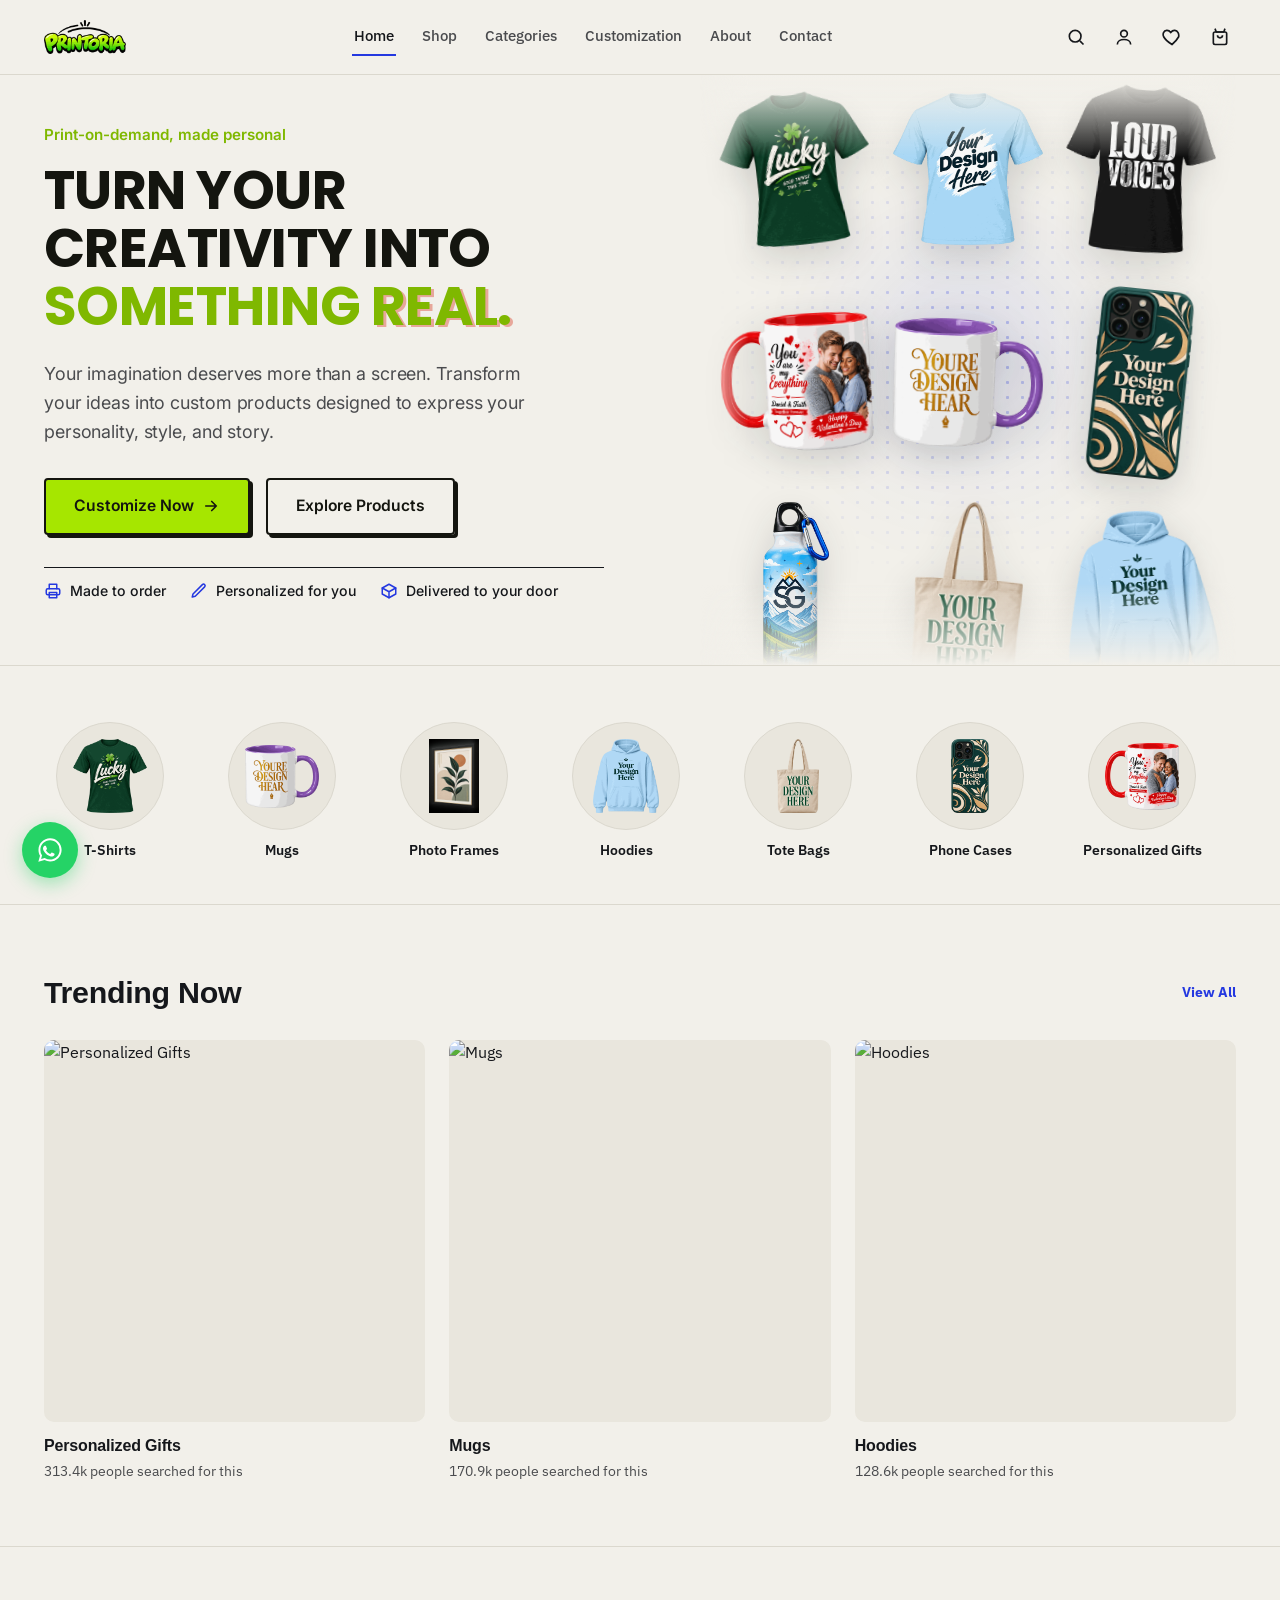
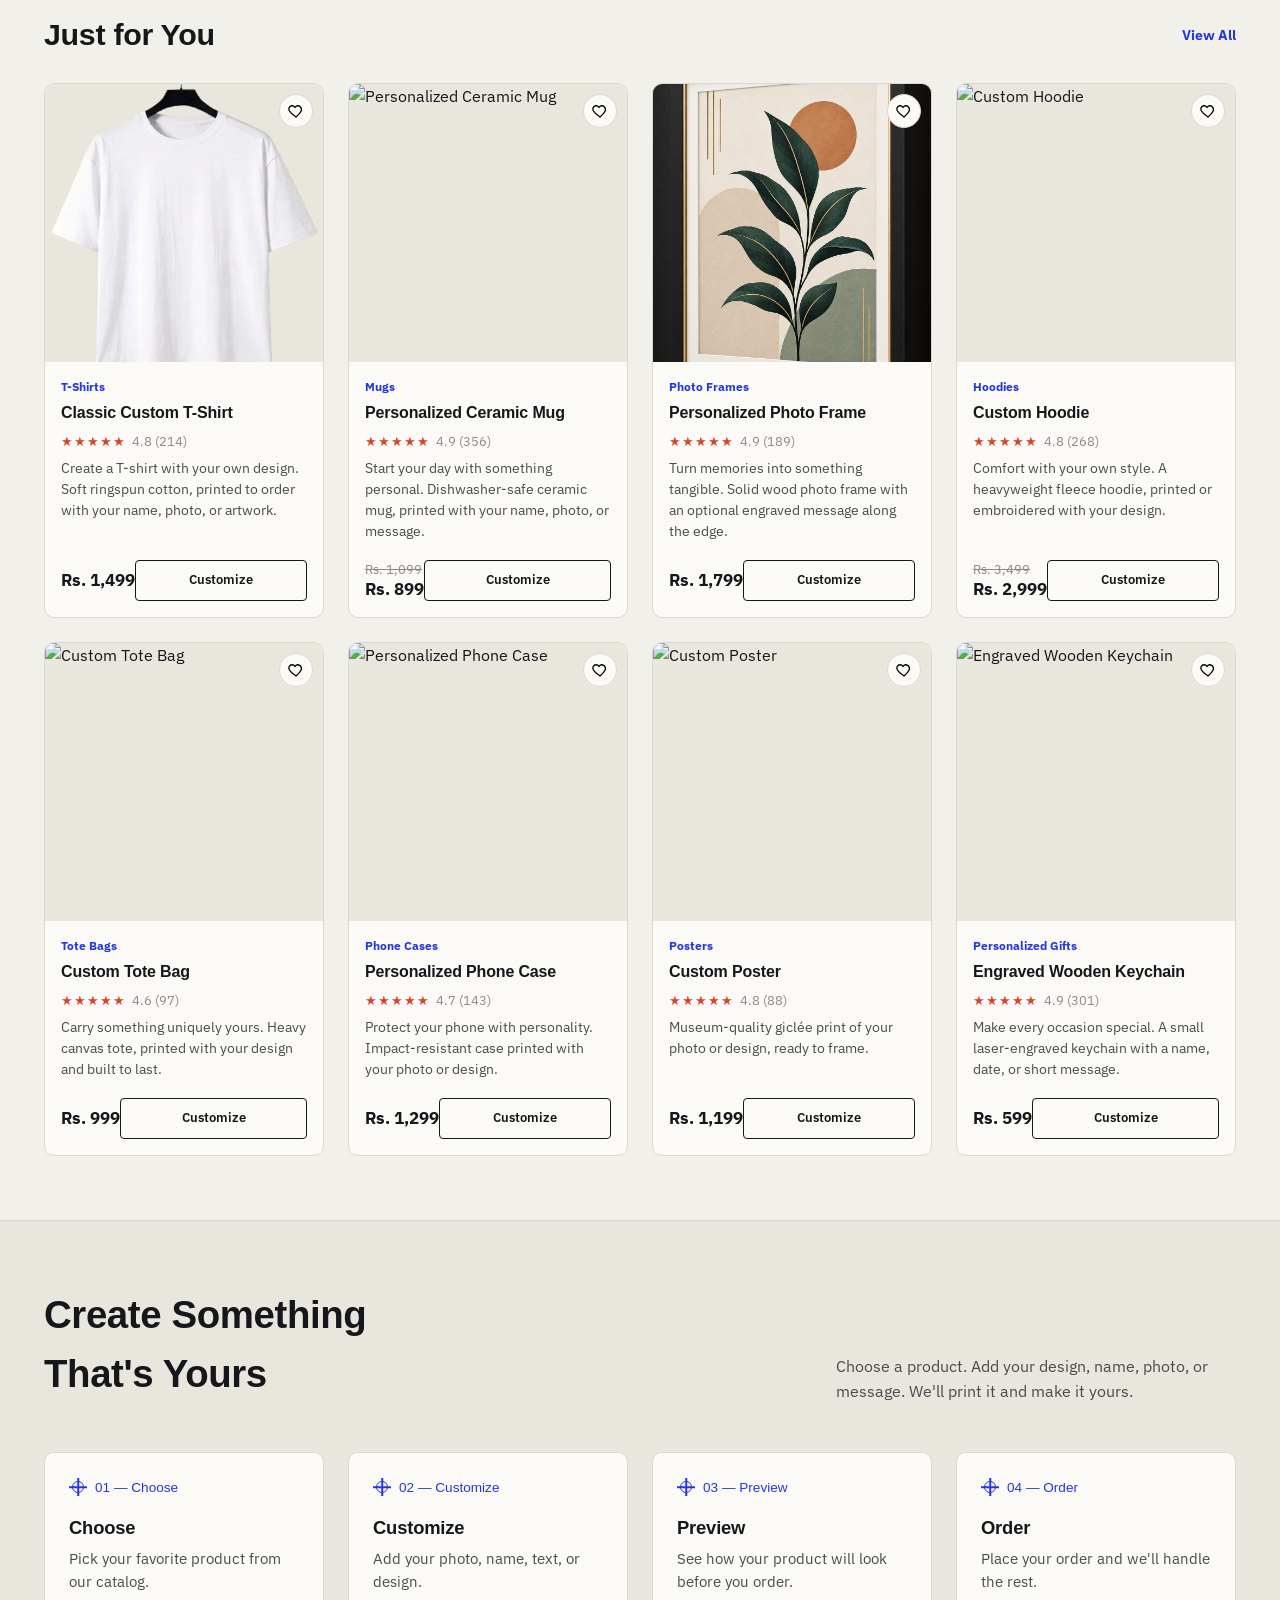
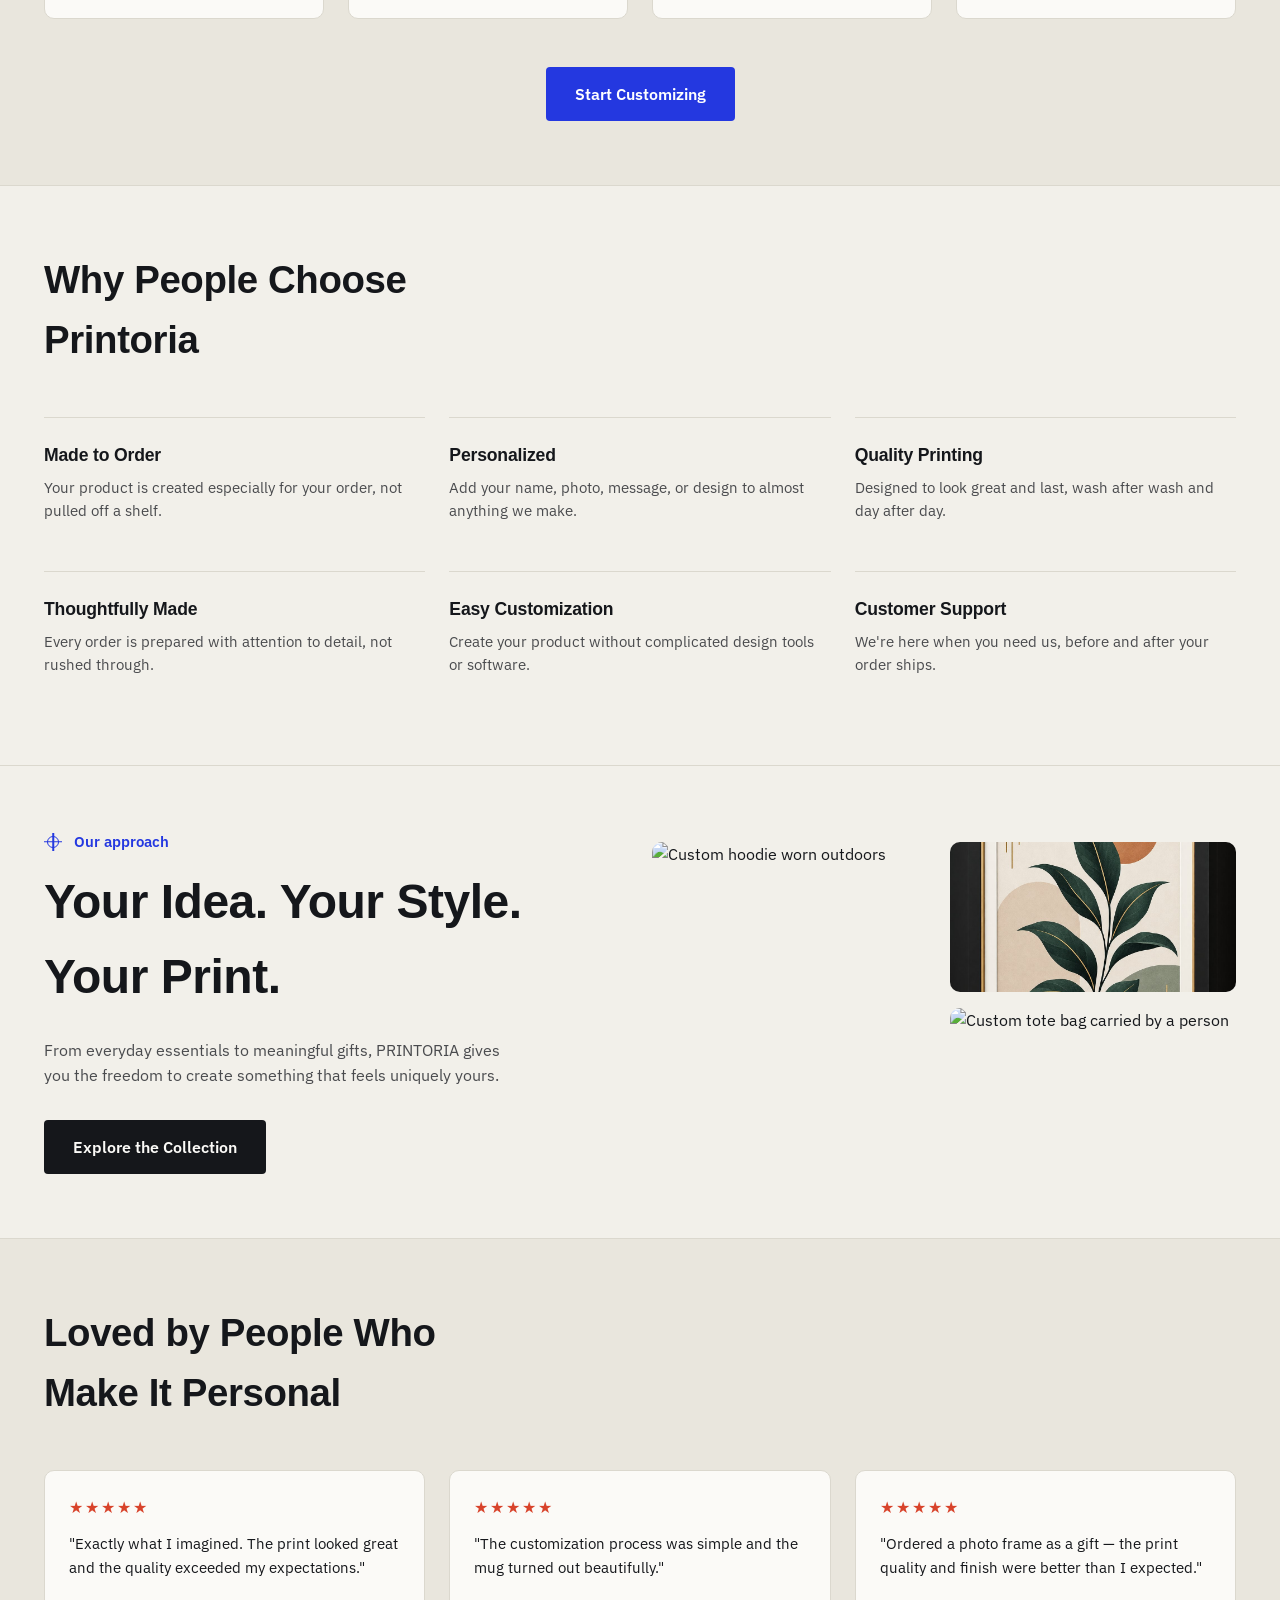
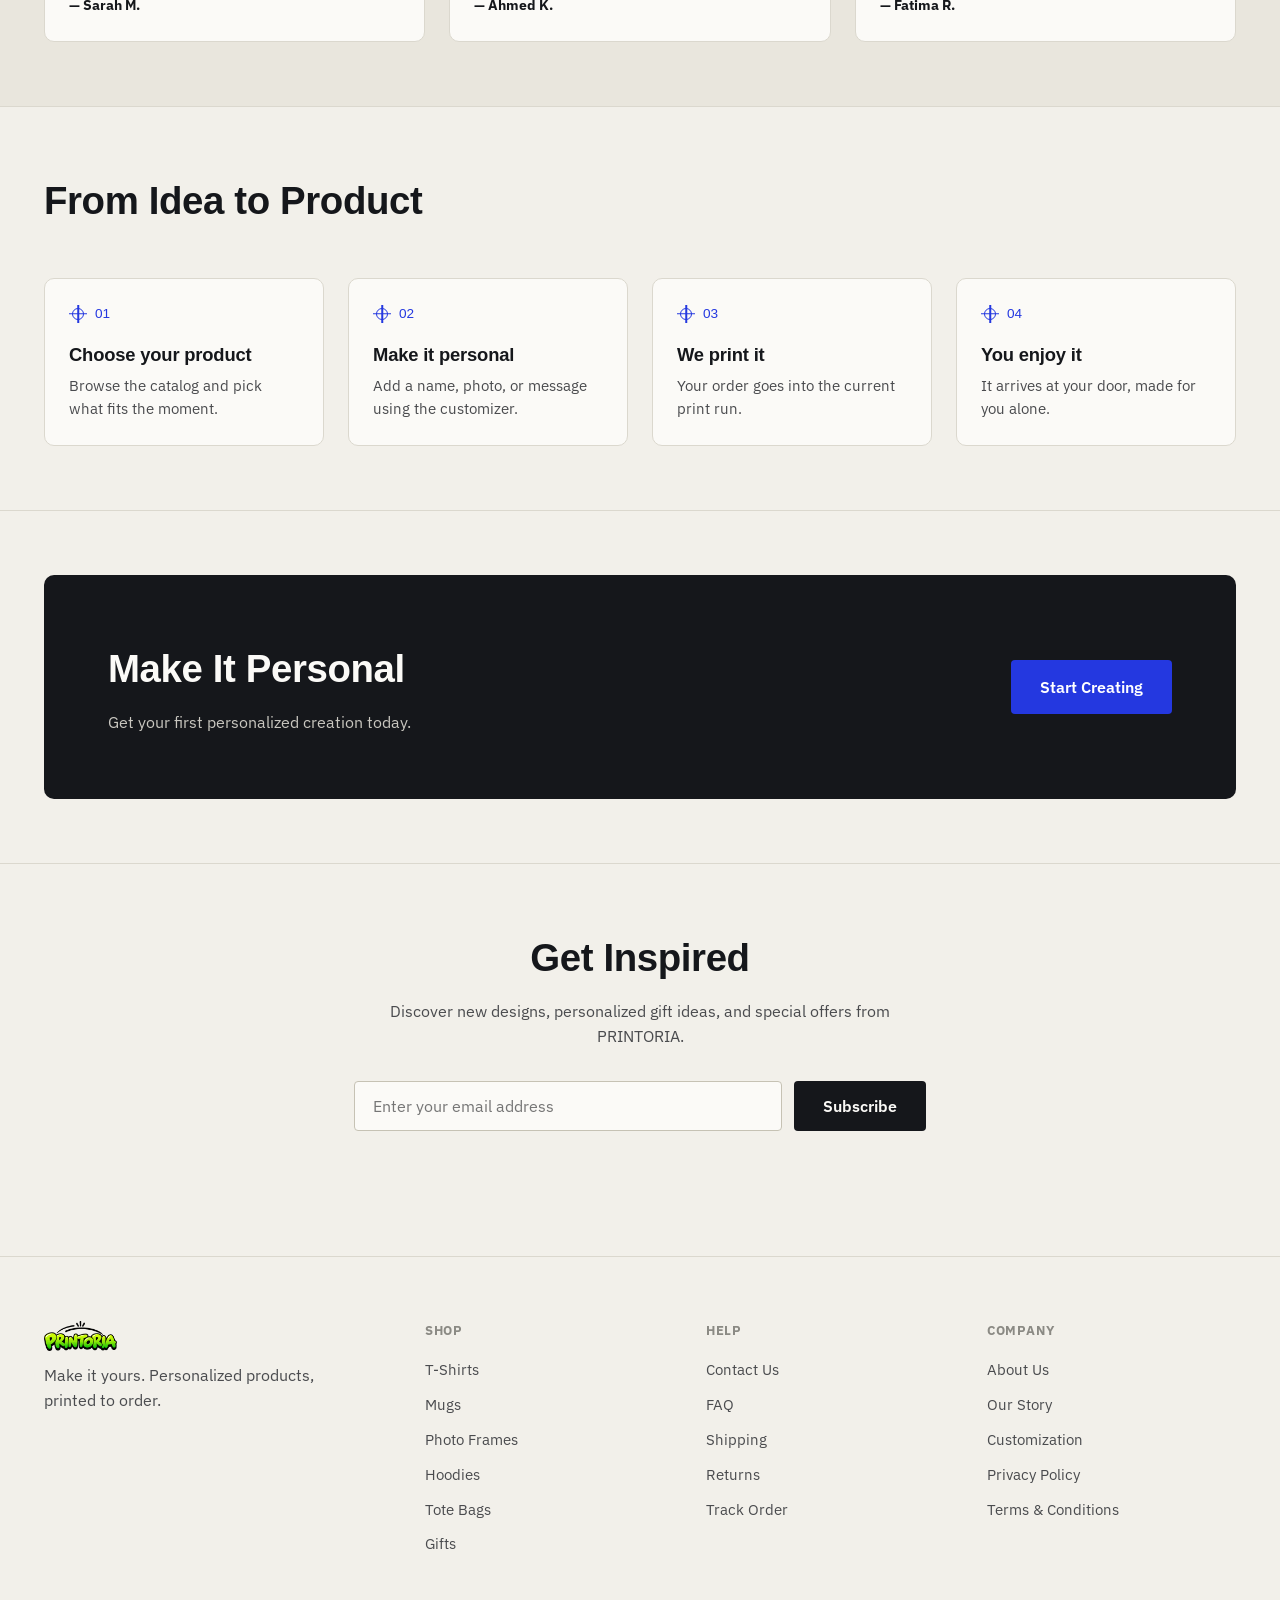
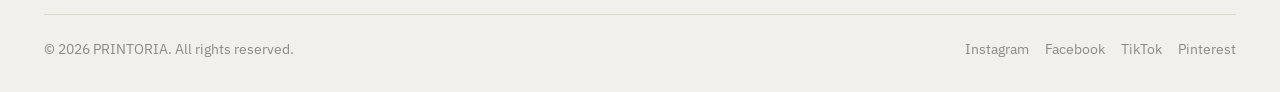
==== commit c6114e67: "update home, products tshirt page, add whatsapp." ====
--- a/index.html
+++ b/index.html
@@ -1,572 +1,307 @@
 <!DOCTYPE html>
 <html lang="en">
-
 <head>
-  <meta charset="UTF-8">
-  <meta name="viewport" content="width=device-width, initial-scale=1.0">
-  <meta name="description"
-    content="Printora creates personalized gifts, custom prints, and professional design solutions in Pakistan.">
-  <meta name="theme-color" content="#121212">
-  <link rel="preconnect" href="https://fonts.googleapis.com">
-  <link rel="preconnect" href="https://fonts.gstatic.com" crossorigin>
-  <title>Printora — Design. Print. Personalize.</title>
-  <link rel="stylesheet" href="styles.css">
+<meta charset="UTF-8">
+<meta name="viewport" content="width=device-width, initial-scale=1.0, viewport-fit=cover">
+<title>PRINTORIA | Personalized Products Made Just for You</title>
+<meta name="description" content="Shop personalized T-shirts, mugs, photo frames, gifts and more at PRINTORIA. Create products made uniquely for you.">
+<meta property="og:title" content="PRINTORIA | Personalized Products Made Just for You">
+<meta property="og:description" content="Turn your ideas, memories, and personality into products made just for you.">
+<meta property="og:type" content="website">
+<link rel="preconnect" href="https://fonts.googleapis.com">
+<link rel="preconnect" href="https://fonts.gstatic.com" crossorigin>
+<link href="https://fonts.googleapis.com/css2?family=Archivo+Expanded:wght@600;700;800&family=IBM+Plex+Sans:wght@400;500;600;700&display=swap" rel="stylesheet">
+<!-- Hero body font: Inter (hero headline uses bundled Poppins Bold, see css/style.css) -->
+<link href="https://fonts.googleapis.com/css2?family=Inter:wght@400;500;600;700&display=swap" rel="stylesheet">
+<link rel="stylesheet" href="css/style.css">
 </head>
-
 <body>
-
-  <div class="topbar">
-    <div class="wrap">
-      <div class="left">🚚 Free Delivery on Orders Over PKR 3,000</div>
-      <div class="right">
-        <a href="tel:+923001234567" style="color:inherit;">📞 0300 1234567</a>
-        <a href="mailto:hello@printora.pk" style="color:inherit;">✉️ hello@printora.pk</a>
-        <span class="social">📘 📷 🎵 🐦</span>
-      </div>
+<a class="skip-link" href="#main">Skip to content</a>
+
+<header class="site-header">
+  <div class="header-inner">
+    <a href="index.html" class="logo"><img src="assets/brand/logo-printoria.png" alt="PRINTORIA" class="logo-img"></a>
+    <nav class="main-nav" aria-label="Primary">
+      <a href="index.html" class="active">Home</a>
+      <a href="shop.html">Shop</a>
+      <a href="shop.html">Categories</a>
+      <a href="customize.html">Customization</a>
+      <a href="about.html">About</a>
+      <a href="contact.html">Contact</a>
+    </nav>
+    <div class="header-actions">
+      <button class="icon-btn hide-mobile" aria-label="Search" onclick="window.location.href='shop.html'">
+        <svg width="20" height="20" viewBox="0 0 24 24" fill="none" stroke="currentColor" stroke-width="2"><circle cx="11" cy="11" r="7"/><line x1="21" y1="21" x2="16.65" y2="16.65"/></svg>
+      </button>
+      <a class="icon-btn hide-mobile" href="contact.html" aria-label="Account">
+        <svg width="20" height="20" viewBox="0 0 24 24" fill="none" stroke="currentColor" stroke-width="2"><circle cx="12" cy="8" r="4"/><path d="M4 21c0-4 4-6 8-6s8 2 8 6"/></svg>
+      </a>
+      <a class="icon-btn hide-mobile" href="shop.html" aria-label="Wishlist">
+        <svg width="20" height="20" viewBox="0 0 24 24" fill="none" stroke="currentColor" stroke-width="2"><path d="M12 21s-7.5-4.6-10-9.3C.4 8 2 4.5 5.6 4.1c2-.2 3.7.8 4.9 2.4C11.7 4.9 13.4 3.9 15.4 4.1 19 4.5 20.6 8 20 11.7 17.5 16.4 12 21 12 21z"/></svg>
+      </a>
+      <a class="icon-btn" href="cart.html" aria-label="Shopping bag">
+        <svg width="20" height="20" viewBox="0 0 24 24" fill="none" stroke="currentColor" stroke-width="2"><path d="M6 2l1.5 4h9L18 2"/><rect x="4" y="6" width="16" height="15" rx="2"/><path d="M9 10a3 3 0 0 0 6 0"/></svg>
+        <span class="badge js-cart-count" style="display:none">0</span>
+      </a>
+      <button class="hamburger" id="hamburger" aria-label="Open menu" aria-expanded="false">
+        <span></span><span></span><span></span>
+      </button>
     </div>
   </div>
-
-  <header>
-    <div class="wrap header-inner">
-      <div class="brand">
-        <div class="name">Print<span class="accent">ora</span></div>
-        <div class="tag">Design. Print. Personalize.</div>
-      </div>
-      <nav class="mainnav" id="mainNav">
-        <a href="index.html" class="active">Home</a>
-        <a href="products.html">Products ▾</a>
-        <a href="services.html">Design Services ▾</a>
-        <a href="#custom-order">Custom Order</a>
-        <a href="portfolio.html">Portfolio</a>
-        <a href="about.html">About Us</a>
-        <a href="contact.html">Contact</a>
-      </nav>
-      <div class="header-icons">
-        <button class="icon-btn" id="searchBtn" aria-label="Search">🔍</button>
-        <div class="user-wrap">
-          <button class="icon-btn" id="userBtn" aria-label="Account">👤</button>
-          <div class="user-dropdown" id="userDropdown">
-            <a href="account.html">Log In</a>
-            <a href="account.html">Sign Up</a>
-            <a href="track-order.html">Track Order</a>
-          </div>
-        </div>
-        <button class="icon-btn cart-dot" id="cartBtn" aria-label="Cart">🛒<span id="cartCount">0</span></button>
-      </div>
-      <button type="button" class="hamburger" id="hamburgerBtn" aria-label="Open menu" aria-expanded="false"
-        aria-controls="mainNav">☰</button>
-    </div>
-  </header>
-
-  <div class="search-overlay" id="searchOverlay" aria-hidden="true">
-    <div class="search-box">
-      <button type="button" class="search-close" id="searchClose" aria-label="Close search">✕</button>
-      <input type="text" id="searchInput" placeholder="Search products… e.g. mug, name plate, wedding card">
-      <div class="search-results" id="searchResults"></div>
+  <nav id="mobile-nav" aria-label="Mobile">
+    <a href="index.html">Home</a>
+    <a href="shop.html">Shop</a>
+    <a href="shop.html">Categories</a>
+    <a href="customize.html">Customization</a>
+    <a href="about.html">About</a>
+    <a href="contact.html">Contact</a>
+    <a href="cart.html">Cart</a>
+  </nav>
+</header>
+
+<main id="main">
+
+  <!-- HERO -->
+  <section class="hero hero-lime">
+    <div class="container hero-inner">
+      <div class="hero-copy">
+        <div class="section-tag">Print-on-demand, made personal</div>
+        <h1>
+          <span class="h1-line">TURN YOUR</span>
+          <span class="h1-line">CREATIVITY INTO</span>
+          <span class="h1-line"><span class="h1-accent">SOMETHING </span><span class="h1-accent h1-real">REAL.</span></span>
+        </h1>
+        <p class="lede">Your imagination deserves more than a screen. Transform your ideas into custom products designed to express your personality, style, and story.</p>
+        <div class="hero-actions">
+          <a href="customize.html" class="btn btn-accent btn-arrow">Customize Now
+            <svg width="18" height="18" viewBox="0 0 24 24" fill="none" stroke="currentColor" stroke-width="2.2" stroke-linecap="round" stroke-linejoin="round" aria-hidden="true"><path d="M5 12h14M13 6l6 6-6 6"/></svg>
+          </a>
+          <a href="shop.html" class="btn btn-outline">Explore Products</a>
+        </div>
+        <ul class="trust-line">
+          <li>
+            <svg width="18" height="18" viewBox="0 0 24 24" fill="none" stroke="currentColor" stroke-width="2" stroke-linecap="round" stroke-linejoin="round" aria-hidden="true"><path d="M7 9V3h10v6"/><rect x="3" y="9" width="18" height="8" rx="2"/><rect x="7" y="14" width="10" height="7"/></svg>
+            Made to order
+          </li>
+          <li>
+            <svg width="18" height="18" viewBox="0 0 24 24" fill="none" stroke="currentColor" stroke-width="2" stroke-linecap="round" stroke-linejoin="round" aria-hidden="true"><path d="M16.5 3.5a2.1 2.1 0 0 1 3 3L7 19l-4 1 1-4z"/></svg>
+            Personalized for you
+          </li>
+          <li>
+            <svg width="18" height="18" viewBox="0 0 24 24" fill="none" stroke="currentColor" stroke-width="2" stroke-linecap="round" stroke-linejoin="round" aria-hidden="true"><path d="M21 8l-9-5-9 5v8l9 5 9-5z"/><path d="M3 8l9 5 9-5M12 13v8"/></svg>
+            Delivered to your door
+          </li>
+        </ul>
+      </div>
+      <div class="hero-art">
+        <div class="hero-waterfall" id="hero-waterfall" role="img" aria-label="Animated display of custom-printed products — hoodies, mugs, tote bags, and phone cases drifting past"></div>
+      </div>
+    </div>
+  </section>
+
+  <!-- CATEGORY SHORTCUTS -->
+  <section class="cat-shortcuts">
+    <div class="container">
+      <div class="cat-circle-rail" id="category-circles" role="list" aria-label="Shop by category"></div>
+    </div>
+  </section>
+
+  <!-- TRENDING NOW -->
+  <section class="section section-border">
+    <div class="container">
+      <div class="section-header section-header-tight">
+        <h2>Trending Now</h2>
+        <a href="shop.html" class="view-all-link">View All</a>
+      </div>
+      <div class="trend-row" id="trending-row"></div>
+    </div>
+  </section>
+
+  <!-- JUST FOR YOU -->
+  <section class="section section-border">
+    <div class="container">
+      <div class="section-header section-header-tight">
+        <h2>Just for You</h2>
+        <a href="shop.html" class="view-all-link">View All</a>
+      </div>
+      <div class="product-grid" id="featured-grid"></div>
+    </div>
+  </section>
+
+  <!-- CUSTOMIZATION EXPERIENCE -->
+  <section class="section section-border section-alt">
+    <div class="container">
+      <div class="section-header">
+        <h2>Create Something That's Yours</h2>
+        <p>Choose a product. Add your design, name, photo, or message. We'll print it and make it yours.</p>
+      </div>
+      <div class="steps-grid">
+        <div class="step-card reveal">
+          <div class="step-num"><span class="regmark" aria-hidden="true"><span class="regmark-circle"></span></span>01 — Choose</div>
+          <h3>Choose</h3>
+          <p>Pick your favorite product from our catalog.</p>
+        </div>
+        <div class="step-card reveal">
+          <div class="step-num"><span class="regmark" aria-hidden="true"><span class="regmark-circle"></span></span>02 — Customize</div>
+          <h3>Customize</h3>
+          <p>Add your photo, name, text, or design.</p>
+        </div>
+        <div class="step-card reveal">
+          <div class="step-num"><span class="regmark" aria-hidden="true"><span class="regmark-circle"></span></span>03 — Preview</div>
+          <h3>Preview</h3>
+          <p>See how your product will look before you order.</p>
+        </div>
+        <div class="step-card reveal">
+          <div class="step-num"><span class="regmark" aria-hidden="true"><span class="regmark-circle"></span></span>04 — Order</div>
+          <h3>Order</h3>
+          <p>Place your order and we'll handle the rest.</p>
+        </div>
+      </div>
+      <div class="section-cta"><a href="customize.html" class="btn btn-accent">Start Customizing</a></div>
+    </div>
+  </section>
+
+  <!-- WHY PRINTORIA -->
+  <section class="section section-border">
+    <div class="container">
+      <div class="section-header">
+        <h2>Why People Choose Printoria</h2>
+      </div>
+      <div class="why-grid">
+        <div class="why-card"><h3>Made to Order</h3><p>Your product is created especially for your order, not pulled off a shelf.</p></div>
+        <div class="why-card"><h3>Personalized</h3><p>Add your name, photo, message, or design to almost anything we make.</p></div>
+        <div class="why-card"><h3>Quality Printing</h3><p>Designed to look great and last, wash after wash and day after day.</p></div>
+        <div class="why-card"><h3>Thoughtfully Made</h3><p>Every order is prepared with attention to detail, not rushed through.</p></div>
+        <div class="why-card"><h3>Easy Customization</h3><p>Create your product without complicated design tools or software.</p></div>
+        <div class="why-card"><h3>Customer Support</h3><p>We're here when you need us, before and after your order ships.</p></div>
+      </div>
+    </div>
+  </section>
+
+  <!-- LIFESTYLE -->
+  <section class="section section-border">
+    <div class="container lifestyle">
+      <div class="lifestyle-copy">
+        <div class="section-tag"><span class="regmark" aria-hidden="true"><span class="regmark-circle"></span></span>Our approach</div>
+        <h2>Your Idea. Your Style. Your Print.</h2>
+        <p>From everyday essentials to meaningful gifts, PRINTORIA gives you the freedom to create something that feels uniquely yours.</p>
+        <a href="shop.html" class="btn btn-primary">Explore the Collection</a>
+      </div>
+      <div class="lifestyle-imgs">
+        <img src="https://images.unsplash.com/photo-1556821840-3a63f95609a7?auto=format&fit=crop&w=700&q=80" alt="Custom hoodie worn outdoors" loading="lazy">
+        <img src="assets/products/photo-frame-botanical.jpg" alt="Framed botanical art print" loading="lazy">
+        <img src="https://images.unsplash.com/photo-1591561954557-26941169b49e?auto=format&fit=crop&w=500&q=80" alt="Custom tote bag carried by a person" loading="lazy">
+      </div>
+    </div>
+  </section>
+
+  <!-- TESTIMONIALS -->
+  <section class="section section-border section-alt">
+    <div class="container">
+      <div class="section-header">
+        <h2>Loved by People Who Make It Personal</h2>
+      </div>
+      <div class="testi-grid" id="testimonial-grid"></div>
+    </div>
+  </section>
+
+  <!-- HOW IT WORKS -->
+  <section class="section section-border">
+    <div class="container">
+      <div class="section-header">
+        <h2>From Idea to Product</h2>
+      </div>
+      <div class="steps-grid">
+        <div class="step-card reveal"><div class="step-num"><span class="regmark" aria-hidden="true"><span class="regmark-circle"></span></span>01</div><h3>Choose your product</h3><p>Browse the catalog and pick what fits the moment.</p></div>
+        <div class="step-card reveal"><div class="step-num"><span class="regmark" aria-hidden="true"><span class="regmark-circle"></span></span>02</div><h3>Make it personal</h3><p>Add a name, photo, or message using the customizer.</p></div>
+        <div class="step-card reveal"><div class="step-num"><span class="regmark" aria-hidden="true"><span class="regmark-circle"></span></span>03</div><h3>We print it</h3><p>Your order goes into the current print run.</p></div>
+        <div class="step-card reveal"><div class="step-num"><span class="regmark" aria-hidden="true"><span class="regmark-circle"></span></span>04</div><h3>You enjoy it</h3><p>It arrives at your door, made for you alone.</p></div>
+      </div>
+    </div>
+  </section>
+
+  <!-- PROMO -->
+  <section class="section section-border">
+    <div class="container">
+      <div class="promo">
+        <div>
+          <h2>Make It Personal</h2>
+          <p>Get your first personalized creation today.</p>
+        </div>
+        <a href="shop.html" class="btn btn-accent">Start Creating</a>
+      </div>
+    </div>
+  </section>
+
+  <!-- NEWSLETTER -->
+  <section class="section">
+    <div class="container newsletter">
+      <h2>Get Inspired</h2>
+      <p>Discover new designs, personalized gift ideas, and special offers from PRINTORIA.</p>
+      <form class="newsletter-form">
+        <label class="visually-hidden" for="newsletter-email">Email address</label>
+        <input type="email" id="newsletter-email" placeholder="Enter your email address" required>
+        <button type="submit" class="btn btn-primary">Subscribe</button>
+      </form>
+      <p class="form-msg" role="status"></p>
+    </div>
+  </section>
+
+</main>
+
+<footer class="site-footer">
+  <div class="container">
+    <div class="footer-grid">
+      <div class="footer-brand">
+        <a href="index.html" class="logo"><img src="assets/brand/logo-printoria.png" alt="PRINTORIA" class="logo-img"></a>
+        <p>Make it yours. Personalized products, printed to order.</p>
+      </div>
+      <div class="footer-col">
+        <h4>Shop</h4>
+        <ul>
+          <li><a href="shop.html?category=T-Shirts">T-Shirts</a></li>
+          <li><a href="shop.html?category=Mugs">Mugs</a></li>
+          <li><a href="shop.html?category=Photo%20Frames">Photo Frames</a></li>
+          <li><a href="shop.html?category=Hoodies">Hoodies</a></li>
+          <li><a href="shop.html?category=Tote%20Bags">Tote Bags</a></li>
+          <li><a href="shop.html?category=Personalized%20Gifts">Gifts</a></li>
+        </ul>
+      </div>
+      <div class="footer-col">
+        <h4>Help</h4>
+        <ul>
+          <li><a href="contact.html">Contact Us</a></li>
+          <li><a href="about.html#faq">FAQ</a></li>
+          <li><a href="about.html#faq">Shipping</a></li>
+          <li><a href="about.html#faq">Returns</a></li>
+          <li><a href="contact.html">Track Order</a></li>
+        </ul>
+      </div>
+      <div class="footer-col">
+        <h4>Company</h4>
+        <ul>
+          <li><a href="about.html">About Us</a></li>
+          <li><a href="about.html">Our Story</a></li>
+          <li><a href="customize.html">Customization</a></li>
+          <li><a href="about.html#faq">Privacy Policy</a></li>
+          <li><a href="about.html#faq">Terms &amp; Conditions</a></li>
+        </ul>
+      </div>
+    </div>
+    <div class="footer-bottom">
+      <span>© 2026 PRINTORIA. All rights reserved.</span>
+      <div class="social-row">
+        <a href="#" aria-label="Instagram">Instagram</a>
+        <a href="#" aria-label="Facebook">Facebook</a>
+        <a href="#" aria-label="TikTok">TikTok</a>
+        <a href="#" aria-label="Pinterest">Pinterest</a>
+      </div>
     </div>
   </div>
-
-  <div class="cart-overlay-bg" id="cartOverlayBg"></div>
-  <div class="cart-drawer" id="cartDrawer" aria-hidden="true">
-    <div class="cart-head">
-      <h3>Your Cart</h3>
-      <button type="button" class="cart-close" id="cartClose" aria-label="Close cart">✕</button>
-    </div>
-    <div class="cart-body" id="cartBody">
-      <div class="cart-empty">Your cart is empty. Add a product to get started.</div>
-    </div>
-    <div class="cart-foot">
-      <div class="cart-subtotal"><span>Subtotal</span><span id="cartSubtotal">PKR 0</span></div>
-      <a href="checkout.html" id="checkoutBtn" class="btn btn-gold" style="width:100%;justify-content:center;">Proceed
-        to Mock Checkout →</a>
-    </div>
-  </div>
-
-  <section class="hero" style="padding:0;">
-    <div class="wrap hero-inner">
-      <div>
-        <h1><span class="script">Design It.</span>Personalize It.<span class="gold">Print It.</span></h1>
-        <p class="lede">From professional graphic design to custom printing, we create personalized products that make
-          every moment and brand unforgettable.</p>
-        <div class="hero-actions">
-          <a href="#categories" class="btn btn-gold">Shop Custom Products →</a>
-          <a href="https://wa.me/923001234567?text=Hi!%20I%27d%20like%20a%20custom%20design." target="_blank"
-            class="btn btn-ghost-dark">Get a Custom Design</a>
-        </div>
-        <div class="trust-row">
-          <div class="avatars"><span>🙂</span><span>🙂</span><span>🙂</span></div>
-          <div class="trust-text"><b>2,500+ Happy Customers</b><br>Quality Designs · Fast Delivery · 100% Satisfaction
-          </div>
-        </div>
-      </div>
-      <div class="hero-collage">
-        <img class="hero-image" src="assets/hero-products.jpg"
-          alt="Personalized T-shirt, mug, phone case, keychain, acrylic name plate, and cap" fetchpriority="high">
-        <div class="hero-image-badge"><strong>Made for you</strong><span>Custom products, one idea at a time.</span>
-        </div>
-      </div>
-    </div>
-  </section>
-
-  <section id="categories">
-    <div class="wrap">
-      <div class="section-head">
-        <h2>Popular Categories</h2>
-      </div>
-      <div class="cat-scroll" id="catScroll">
-        <!-- <div class="cat-item" data-target="#best-sellers"><div class="photo"><svg viewBox="0 0 64 64"><path d="M20 8 L26 8 Q32 14 38 8 L44 8 L54 16 L48 24 L44 21 L44 54 Q44 56 42 56 L22 56 Q20 56 20 54 L20 21 L16 24 L10 16 Z" fill="#2b2620" stroke="#E3A63E" stroke-width="2" stroke-linejoin="round"/><rect x="27" y="10" width="10" height="4" rx="2" fill="#E3A63E"/></svg></div><div class="label">T-Shirts</div></div> -->
-        <!-- <div class="cat-item" data-target="#best-sellers"><div class="photo"><svg viewBox="0 0 64 64"><rect x="10" y="24" width="44" height="18" rx="3" fill="#fff" stroke="#C98A1F" stroke-width="2"/><text x="32" y="37" font-family="Poppins, sans-serif" font-size="10" font-weight="700" fill="#121212" text-anchor="middle">NAME</text><rect x="20" y="42" width="6" height="10" fill="#7A756C"/><rect x="38" y="42" width="6" height="10" fill="#7A756C"/></svg></div><div class="label">Name Plates</div></div> -->
-        <div class="cat-item" data-target="#best-sellers">
-          <div class="photo"><img src="assets/T-shirt Catagory.png" alt="T-Shirts" loading="lazy"></div>
-          <div class="label">T-Shirts</div>
-        </div>
-        <div class="cat-item" data-target="#best-sellers">
-          <div class="photo"><img src="assets/name-plate.jpg" alt="Name Plates" loading="lazy"></div>
-          <div class="label">Name Plates</div>
-        </div>
-        <div class="cat-item" data-target="#best-sellers">
-          <div class="photo"><img src="assets/wedding card-catagory.jpg" alt="Wedding invitation card" loading="lazy">
-          </div>
-          <div class="label">Wedding Cards</div>
-        </div>
-        <div class="cat-item" data-target="#best-sellers">
-          <div class="photo"><img src="assets/keychain.jpg" alt="Keychain" loading="lazy"></div>
-          <div class="label">Keychains</div>
-        </div>
-        <div class="cat-item" data-target="#best-sellers">
-          <div class="photo"><img src="assets/gift-box.jpg" alt="Gift box" loading="lazy"></div>
-          <div class="label">Gift Boxes</div>
-        </div>
-        <div class="cat-item" data-target="#best-sellers">
-          <div class="photo"><img src="assets/photo-frame.png" alt="Wooden photo frame" loading="lazy"></div>
-          <div class="label">Photo Frames</div>
-        </div>
-        <div class="cat-item" data-target="#best-sellers">
-          <div class="photo"><img src="assets/coffee-mug.jpg" alt="Coffee mug" loading="lazy"></div>
-          <div class="label">Mugs</div>
-        </div>
-        <div class="cat-item" data-target="#best-sellers">
-          <div class="photo"><svg viewBox="0 0 64 64">
-              <rect x="8" y="26" width="12" height="14" rx="2" fill="#2b2620" />
-              <rect x="22" y="20" width="12" height="20" rx="2" fill="#C98A1F" />
-              <rect x="36" y="26" width="12" height="14" rx="2" fill="#2b2620" />
-              <rect x="50" y="20" width="8" height="20" rx="2" fill="#E3A63E" />
-            </svg></div>
-          <div class="label">Name Signs</div>
-        </div>
-      </div>
-      <div class="dots" id="catDots"><span class="on" data-page="0"></span><span data-page="1"></span><span
-          data-page="2"></span></div>
-    </div>
-  </section>
-
-  <section class="best" id="best-sellers">
-    <div class="wrap">
-      <div class="row-between">
-        <div class="section-head left" style="margin:0;">
-          <h2>Best Sellers</h2>
-        </div>
-        <div style="display:flex;gap:14px;align-items:center;">
-          <a href="products.html" class="btn btn-line">View All Products →</a>
-          <div class="carousel-arrows">
-            <button class="arrow-btn" id="prodPrev" aria-label="Previous">←</button>
-            <button class="arrow-btn" id="prodNext" aria-label="Next">→</button>
-          </div>
-        </div>
-      </div>
-      <div class="prod-scroll" id="prodScroll">
-        <div class="prod-card">
-          <div class="photo"><svg viewBox="0 0 64 64">
-              <path
-                d="M20 8 L26 8 Q32 14 38 8 L44 8 L54 16 L48 24 L44 21 L44 54 Q44 56 42 56 L22 56 Q20 56 20 54 L20 21 L16 24 L10 16 Z"
-                fill="#2b2620" stroke="#E3A63E" stroke-width="2" stroke-linejoin="round" />
-              <rect x="27" y="10" width="10" height="4" rx="2" fill="#E3A63E" />
-            </svg></div>
-          <div class="prod-info">
-            <h4>Custom Printed T-Shirt</h4>
-            <div class="sub">Premium Quality Cotton</div>
-            <div class="price">PKR 1,299</div>
-            <button class="add-cart-btn" data-id="tshirt" data-name="Custom Printed T-Shirt" data-price="1299">Add to
-              Cart</button>
-          </div>
-        </div>
-        <div class="prod-card">
-          <span class="badge orange">Best Seller</span>
-          <div class="photo"><svg viewBox="0 0 64 64">
-              <rect x="10" y="24" width="44" height="18" rx="3" fill="#fff" stroke="#C98A1F" stroke-width="2" /><text
-                x="32" y="37" font-family="Poppins, sans-serif" font-size="10" font-weight="700" fill="#121212"
-                text-anchor="middle">name</text>
-              <rect x="20" y="42" width="6" height="10" fill="#7A756C" />
-              <rect x="38" y="42" width="6" height="10" fill="#7A756C" />
-            </svg></div>
-          <div class="prod-info">
-            <h4>Acrylic Name Plate</h4>
-            <div class="sub">Custom Size &amp; Design</div>
-            <div class="price">PKR 1,850</div>
-            <button class="add-cart-btn" data-id="nameplate" data-name="Acrylic Name Plate" data-price="1850">Add to
-              Cart</button>
-          </div>
-        </div>
-        <div class="prod-card">
-          <span class="badge green">New</span>
-          <div class="photo"><img src="assets/wedding-card.jpg" alt="Wedding invitation card" loading="lazy"></div>
-          <div class="prod-info">
-            <h4>Wedding Card</h4>
-            <div class="sub">Premium Matte Finish</div>
-            <div class="price">PKR 180</div>
-            <button class="add-cart-btn" data-id="weddingcard" data-name="Wedding Card" data-price="180">Add to
-              Cart</button>
-          </div>
-        </div>
-        <div class="prod-card">
-          <div class="photo"><img src="assets/keychain.jpg" alt="Keychain" loading="lazy"></div>
-          <div class="prod-info">
-            <h4>Custom Keychain</h4>
-            <div class="sub">Metal Keychain</div>
-            <div class="price">PKR 350</div>
-            <button class="add-cart-btn" data-id="keychain" data-name="Custom Keychain" data-price="350">Add to
-              Cart</button>
-          </div>
-        </div>
-        <div class="prod-card">
-          <span class="badge orange">Best Seller</span>
-          <div class="photo"><img src="assets/photo-frame.png" alt="Wooden photo frame" loading="lazy"></div>
-          <div class="prod-info">
-            <h4>Photo Frame</h4>
-            <div class="sub">Wooden Photo Frame</div>
-            <div class="price">PKR 1,250</div>
-            <button class="add-cart-btn" data-id="frame" data-name="Photo Frame" data-price="1250">Add to Cart</button>
-          </div>
-        </div>
-        <div class="prod-card">
-          <span class="badge green">New</span>
-          <div class="photo"><img src="assets/coffee-mug.jpg" alt="Coffee mug" loading="lazy"></div>
-          <div class="prod-info">
-            <h4>Custom Mug</h4>
-            <div class="sub">High Quality Print</div>
-            <div class="price">PKR 850</div>
-            <button class="add-cart-btn" data-id="mug" data-name="Custom Mug" data-price="850">Add to Cart</button>
-          </div>
-        </div>
-        <div class="prod-card">
-          <div class="photo"><img src="assets/gift-box.jpg" alt="Gift box" loading="lazy"></div>
-          <div class="prod-info">
-            <h4>Gift Box</h4>
-            <div class="sub">Luxury Gift Box</div>
-            <div class="price">PKR 950</div>
-            <button class="add-cart-btn" data-id="giftbox" data-name="Gift Box" data-price="950">Add to Cart</button>
-          </div>
-        </div>
-      </div>
-    </div>
-  </section>
-
-  <section id="custom-order" class="designer-section">
-    <div class="wrap">
-      <div class="section-head">
-        <h2>Design Your Own Product</h2>
-        <p class="section-lede">Upload your logo, add a message, and preview a personalized T-shirt before ordering.</p>
-      </div>
-      <div class="designer-grid">
-        <div class="designer-preview-panel">
-          <div class="designer-preview-head"><span>Live Preview</span><span id="designerStatus" aria-live="polite">Ready
-              to customize</span></div>
-          <div class="designer-stage" id="designerStage">
-            <img id="designerProductImage" img src="assets/T-shirt Catagory.png" alt="Custom T-shirt preview">
-            <div class="designer-artboard" id="designerArtboard">
-              <img id="designerLogoPreview" class="designer-logo" alt="Uploaded logo preview" hidden>
-              <span id="designerTextPreview" class="designer-text-preview">YOUR TEXT</span>
-            </div>
-          </div>
-          <p class="designer-help">Your preview is a concept mockup. Our team will confirm the final artwork before
-            production.</p>
-        </div>
-        <form class="designer-controls" id="designerForm">
-          <div class="designer-control-group">
-            <label for="designerProduct">Product</label>
-            <select id="designerProduct" name="product">
-              <option value="tshirt">Custom Printed T-Shirt — PKR 1,299</option>
-              <option value="mug">Custom Mug — PKR 850</option>
-              <option value="phonecase">Custom Phone Case — PKR 1,100</option>
-              <option value="keychain">Custom Keychain — PKR 350</option>
-              <option value="cap">Custom Cap — PKR 950</option>
-              <option value="totebag">Custom Tote Bag — PKR 750</option>
-            </select>
-          </div>
-          <div class="designer-control-group">
-            <label for="designerText">Add text</label>
-            <input id="designerText" name="text" type="text" maxlength="28" placeholder="Your brand or message"
-              value="YOUR TEXT">
-            <div class="designer-field-meta"><span>Up to 28 characters</span><output
-                id="designerTextCount">9/28</output></div>
-          </div>
-          <div class="designer-control-group">
-            <label for="designerTextColor">Text color</label>
-            <div class="color-row"><input id="designerTextColor" type="color" value="#121212"><span
-                id="designerColorValue">#121212</span></div>
-          </div>
-          <div class="designer-control-group">
-            <label for="designerLogo">Upload logo</label>
-            <input id="designerLogo" name="logo" type="file" accept="image/png,image/jpeg,image/webp,image/svg+xml">
-            <small>PNG, JPG, WEBP, or SVG up to 5 MB.</small>
-          </div>
-          <div class="designer-actions">
-            <button type="button" class="btn btn-line" id="designerReset">Reset</button>
-            <button type="submit" class="btn btn-gold">Add Custom Product →</button>
-          </div>
-        </form>
-      </div>
-    </div>
-  </section>
-
-  <section id="services">
-    <div class="wrap">
-      <div class="section-head">
-        <h2>Our Design Services</h2>
-      </div>
-      <div class="svc-grid">
-        <div class="svc-card">
-          <div class="ic">🎯</div>
-          <h4>Logo Design</h4>
-          <p>Unique &amp; Professional Logos</p>
-        </div>
-        <div class="svc-card">
-          <div class="ic">🧩</div>
-          <h4>Brand Identity</h4>
-          <p>Complete Branding Solutions</p>
-        </div>
-        <div class="svc-card">
-          <div class="ic">📱</div>
-          <h4>Social Media Design</h4>
-          <p>Creative Posts &amp; Banners for all platforms</p>
-        </div>
-        <div class="svc-card">
-          <div class="ic">💳</div>
-          <h4>Business Cards</h4>
-          <p>Premium Business Card Designs</p>
-        </div>
-        <div class="svc-card">
-          <div class="ic">🖨️</div>
-          <h4>Poster &amp; Flyer</h4>
-          <p>Eye-catching Posters &amp; Flyers</p>
-        </div>
-        <div class="svc-card">
-          <div class="ic">💻</div>
-          <h4>UI/UX Design</h4>
-          <p>Modern &amp; User-Friendly UI/UX Design</p>
-        </div>
-        <div class="svc-card">
-          <div class="ic">📦</div>
-          <h4>Packaging Design</h4>
-          <p>Creative Packaging Solutions</p>
-        </div>
-        <div class="svc-card">
-          <div class="ic">🎨</div>
-          <h4>Custom Artwork</h4>
-          <p>Illustrations &amp; Custom Artworks</p>
-        </div>
-      </div>
-      <div class="center-btn"><a href="#" class="btn btn-line">View All Services →</a></div>
-    </div>
-  </section>
-
-  <section class="how-wrap">
-    <div class="wrap">
-      <div class="section-head left" style="margin-bottom:34px;">
-        <h2>How It Works</h2>
-      </div>
-      <div class="how-grid">
-        <div class="steps">
-          <div class="step">
-            <div class="circ">🛒</div>
-            <h4>1. Choose Product</h4>
-            <p>Select your favorite product or service</p>
-          </div>
-          <div class="step">
-            <div class="circ">✏️</div>
-            <h4>2. Customize</h4>
-            <p>Add your details, text, images &amp; preferences</p>
-          </div>
-          <div class="step">
-            <div class="circ">☁️</div>
-            <h4>3. Approve Design</h4>
-            <p>We create &amp; send design for your approval</p>
-          </div>
-          <div class="step">
-            <div class="circ">🖨️</div>
-            <h4>4. Print &amp; Produce</h4>
-            <p>High quality printing &amp; production</p>
-          </div>
-          <div class="step">
-            <div class="circ">🚚</div>
-            <h4>5. Delivery</h4>
-            <p>Fast &amp; safe delivery at your doorstep</p>
-          </div>
-        </div>
-        <div class="promo">
-          <div>
-            <div class="eyebrow">Custom Design</div>
-            <h3>Special Offer!</h3>
-            <div class="photo"><svg viewBox="0 0 64 64" style="width:40%;height:40%;">
-                <path
-                  d="M20 8 L26 8 Q32 14 38 8 L44 8 L54 16 L48 24 L44 21 L44 54 Q44 56 42 56 L22 56 Q20 56 20 54 L20 21 L16 24 L10 16 Z"
-                  fill="#fff" stroke="#E3A63E" stroke-width="2" stroke-linejoin="round" />
-                <rect x="27" y="10" width="10" height="4" rx="2" fill="#E3A63E" />
-              </svg></div>
-          </div>
-          <div>
-            <div class="code">Use Code: WELCOME20</div>
-            <div><a
-                href="https://wa.me/923001234567?text=Hi!%20I%27d%20like%20to%20use%20code%20WELCOME20%20for%20a%20custom%20order."
-                target="_blank" class="btn btn-gold" style="width:100%;justify-content:center;">Order Now →</a></div>
-          </div>
-        </div>
-      </div>
-    </div>
-  </section>
-
-  <section id="reviews">
-    <div class="wrap">
-      <div class="row-between" style="justify-content:center;position:relative;">
-        <div class="section-head" style="margin:0;">
-          <h2>What Our Customers Say</h2>
-        </div>
-        <div class="carousel-arrows" style="position:absolute;right:0;">
-          <button class="arrow-btn" id="testiPrev" aria-label="Previous review">←</button>
-          <button class="arrow-btn" id="testiNext" aria-label="Next review">→</button>
-        </div>
-      </div>
-      <div class="testi-grid" id="testiGrid">
-        <div class="testi-card">
-          <div class="stars">★★★★★</div>
-          <p class="tq">Amazing quality and fast delivery! The custom t-shirt print was perfect.</p>
-          <div class="who">
-            <div class="av"></div>
-            <div>
-              <div class="n tn">Ali Raza</div>
-              <div class="l tl">Lahore</div>
-            </div>
-          </div>
-        </div>
-        <div class="testi-card">
-          <div class="stars">★★★★★</div>
-          <p class="tq">The wedding cards were beyond our expectations. Highly recommended!</p>
-          <div class="who">
-            <div class="av"></div>
-            <div>
-              <div class="n tn">Sarah Khan</div>
-              <div class="l tl">Karachi</div>
-            </div>
-          </div>
-        </div>
-        <div class="testi-card">
-          <div class="stars">★★★★★</div>
-          <p class="tq">Very professional designs and great customer support.</p>
-          <div class="who">
-            <div class="av"></div>
-            <div>
-              <div class="n tn">Usman Ahmed</div>
-              <div class="l tl">Islamabad</div>
-            </div>
-          </div>
-        </div>
-      </div>
-    </div>
-  </section>
-
-  <div class="trust-strip">
-    <div class="wrap trust-grid">
-      <div class="trust-item">
-        <div class="ic">🛡️</div>
-        <div>
-          <h4>Premium Quality</h4>
-          <p>We use the best quality materials</p>
-        </div>
-      </div>
-      <div class="trust-item">
-        <div class="ic">🚚</div>
-        <div>
-          <h4>Fast Delivery</h4>
-          <p>Quick delivery at your doorstep</p>
-        </div>
-      </div>
-      <div class="trust-item">
-        <div class="ic">💳</div>
-        <div>
-          <h4>Secure Payment</h4>
-          <p>100% secure payment methods</p>
-        </div>
-      </div>
-      <div class="trust-item">
-        <div class="ic">🎧</div>
-        <div>
-          <h4>24/7 Support</h4>
-          <p>We are here to help you anytime</p>
-        </div>
-      </div>
-    </div>
-  </div>
-
-  <footer>
-    <div class="wrap">
-      <div class="foot-grid">
-        <div class="foot-brand">
-          <div class="name">Print<span style="color:var(--gold);">ora</span></div>
-          <div class="tag">Design. Print. Personalize.</div>
-          <p>We provide professional graphic design services and high quality custom printing products to make your
-            moments special.</p>
-          <div class="foot-social"><span>📘</span><span>📷</span><span>🎵</span><span>🟢</span></div>
-        </div>
-        <div>
-          <h4>Quick Links</h4>
-          <a href="index.html">Home</a><a href="products.html">Products</a><a href="services.html">Design Services</a><a
-            href="#custom-order">Custom Order</a><a href="portfolio.html">Portfolio</a><a href="about.html">About
-            Us</a><a href="contact.html">Contact</a>
-        </div>
-        <div>
-          <h4>Products</h4>
-          <a href="products.html">T-Shirts</a><a href="products.html">Name Plates</a><a href="products.html">Wedding
-            Cards</a><a href="products.html">Keychains</a><a href="products.html">Mugs</a><a href="products.html">Photo
-            Frames</a><a href="products.html">Gift Boxes</a>
-        </div>
-        <div>
-          <h4>Design Services</h4>
-          <a href="services.html">Logo Design</a><a href="services.html">Brand Identity</a><a
-            href="services.html">Social Media Design</a><a href="services.html">Business Cards</a><a
-            href="services.html">Poster &amp; Flyer</a><a href="services.html">UI/UX Design</a><a
-            href="services.html">Packaging Design</a>
-        </div>
-        <div>
-          <h4>Newsletter</h4>
-          <p style="color:#a29d92;margin-bottom:0;">Subscribe to get updates on new products and exclusive offers.</p>
-          <form id="newsletterForm" class="news-input"><input type="email" id="newsletterEmail"
-              placeholder="Enter your email" required><button type="submit">Subscribe</button></form>
-          <div id="newsletterMsg" class="form-message" aria-live="polite"></div>
-        </div>
-      </div>
-      <div class="foot-bottom">
-        <span>© 2026 Printora. All Rights Reserved.</span>
-        <span>Privacy Policy &nbsp;·&nbsp; Terms &amp; Conditions</span>
-        <div class="pay-icons"><span>VISA</span><span>Mastercard</span><span>JazzCash</span><span>EasyPaisa</span></div>
-      </div>
-      <div style="text-align:center;color:#6b6659;font-size:10.5px;margin-top:10px;">Product images are included for
-        demonstration. Confirm image licensing before using the storefront commercially.</div>
-    </div>
-  </footer>
-
-  <a href="https://wa.me/923001234567?text=Hi%20Printora!%20I%27d%20like%20to%20place%20an%20order." target="_blank"
-    class="wa-fab" aria-label="Chat on WhatsApp">
-    <svg viewBox="0 0 24 24" fill="none" xmlns="http://www.w3.org/2000/svg">
-      <path
-        d="M17.6 6.32A7.85 7.85 0 0 0 12.05 4a7.94 7.94 0 0 0-6.9 11.9L4 20l4.24-1.11a7.9 7.9 0 0 0 3.8.97h.01a7.94 7.94 0 0 0 5.55-13.54ZM12.05 18.4a6.6 6.6 0 0 1-3.36-.92l-.24-.14-2.5.66.67-2.44-.16-.25a6.58 6.58 0 1 1 12.2-3.51 6.6 6.6 0 0 1-6.6 6.6Zm3.6-4.93c-.2-.1-1.17-.58-1.35-.64-.18-.07-.31-.1-.44.1-.13.2-.5.64-.62.77-.11.13-.23.14-.42.05-.2-.1-.83-.3-1.58-.97-.58-.52-.98-1.16-1.09-1.36-.11-.2-.01-.3.09-.4.09-.09.2-.23.3-.35.1-.11.13-.2.2-.33.07-.13.03-.25-.02-.35-.05-.1-.44-1.06-.6-1.45-.16-.38-.32-.33-.44-.34h-.38c-.13 0-.34.05-.52.25-.18.2-.68.66-.68 1.61s.7 1.87.8 2c.1.13 1.37 2.1 3.33 2.94.46.2.83.32 1.11.41.47.15.9.13 1.24.08.38-.06 1.17-.48 1.33-.94.16-.46.16-.86.11-.94-.05-.08-.18-.13-.38-.23Z"
-        fill="white" />
-    </svg>
-  </a>
-
-  <div class="toast" id="toast"></div>
-
-  <script src="nav.js" defer></script>
-  <script src="script.js" defer></script>
+</footer>
+
+<script src="js/products.js"></script>
+<script src="js/main.js"></script>
+<script src="js/waterfall.js"></script>
 </body>
-
-</html>+</html>
--- a/css/style.css
+++ b/css/style.css
@@ -0,0 +1,1592 @@
+/* =========================================================
+   PRINTORIA — Design System
+   A working print-studio aesthetic: registration marks, spot
+   colors, ticket-stub cards. One bold ink-blue accent, warm
+   paper base, sparing stamp-red for sale/attention only.
+   ========================================================= */
+
+:root{
+  /* Color */
+  --paper:        #F2F0EA;
+  --paper-raised: #FBFAF7;
+  --ink:          #15171B;
+  --ink-soft:     #4A4B4E;
+  --grey:         #8B8A84;
+  --line:         #DBD8CE;
+  --line-strong:  #C6C2B4;
+  --cobalt:       #2438E0;
+  --cobalt-dark:  #1A2AA8;
+  --stamp:        #D8432B;
+  --paper-dark:   #E9E6DD;
+
+  /* Type */
+  --font-display: 'Archivo Expanded', sans-serif;
+  --font-body: 'IBM Plex Sans', sans-serif;
+
+  /* Scale */
+  --space-1: 4px;
+  --space-2: 8px;
+  --space-3: 12px;
+  --space-4: 16px;
+  --space-5: 24px;
+  --space-6: 32px;
+  --space-7: 48px;
+  --space-8: 64px;
+  --space-9: 96px;
+  --space-10: 140px;
+
+  --radius-s: 4px;
+  --radius-m: 10px;
+  --container: 1240px;
+}
+
+/* ---------- Reset ---------- */
+*, *::before, *::after{ box-sizing: border-box; }
+html{ scroll-behavior: smooth; }
+body{
+  margin: 0;
+  background: var(--paper);
+  color: var(--ink);
+  font-family: var(--font-body);
+  font-size: 16px;
+  line-height: 1.55;
+  -webkit-font-smoothing: antialiased;
+}
+img{ max-width: 100%; display: block; }
+a{ color: inherit; text-decoration: none; }
+ul{ list-style: none; margin: 0; padding: 0; }
+button{ font-family: inherit; cursor: pointer; }
+input, select, textarea{ font-family: inherit; font-size: 1rem; }
+h1,h2,h3,h4{ font-family: var(--font-display); margin: 0; font-weight: 700; letter-spacing: -0.01em; }
+p{ margin: 0; }
+
+:focus-visible{
+  outline: 2px solid var(--cobalt);
+  outline-offset: 3px;
+}
+
+@media (prefers-reduced-motion: reduce){
+  *{ animation-duration: 0.001ms !important; animation-iteration-count: 1 !important; transition-duration: 0.001ms !important; scroll-behavior: auto !important; }
+}
+
+.container{
+  max-width: var(--container);
+  margin: 0 auto;
+  padding: 0 var(--space-5);
+}
+
+.visually-hidden{
+  position: absolute; width:1px; height:1px; overflow:hidden;
+  clip: rect(0,0,0,0); white-space:nowrap; border:0; padding:0; margin:-1px;
+}
+
+.skip-link{
+  position:absolute; left:-999px; top:0; background:var(--ink); color:#fff;
+  padding: 10px 16px; z-index: 999; border-radius: 0 0 6px 0;
+}
+.skip-link:focus{ left:0; }
+
+/* ---------- Registration mark motif ---------- */
+.regmark{
+  display:inline-block; width: 18px; height: 18px; position: relative; flex-shrink:0;
+}
+.regmark::before, .regmark::after{
+  content:""; position:absolute; background: currentColor;
+}
+.regmark::before{ left:50%; top:0; width:1.5px; height:100%; transform: translateX(-50%); }
+.regmark::after{ top:50%; left:0; height:1.5px; width:100%; transform: translateY(-50%); }
+.regmark-circle{
+  position:absolute; inset: 3px; border: 1.5px solid currentColor; border-radius:50%;
+}
+
+.section-tag{
+  display:flex; align-items:center; gap: var(--space-3);
+  color: var(--cobalt); font-weight:600; font-size: 0.95rem;
+  margin-bottom: var(--space-3);
+}
+
+/* ---------- Buttons ---------- */
+.btn{
+  display:inline-flex; align-items:center; justify-content:center; gap: 8px;
+  padding: 14px 28px; border-radius: var(--radius-s);
+  font-weight: 600; font-size: 0.98rem; border: 1.5px solid transparent;
+  transition: transform .18s ease, background .18s ease, color .18s ease, border-color .18s ease;
+  white-space: nowrap;
+}
+.btn:active{ transform: translateY(1px); }
+.btn-primary{ background: var(--ink); color: var(--paper-raised); }
+.btn-primary:hover{ background: var(--cobalt); }
+.btn-accent{ background: var(--cobalt); color:#fff; }
+.btn-accent:hover{ background: var(--cobalt-dark); }
+.btn-outline{ background: transparent; border-color: var(--ink); color: var(--ink); }
+.btn-outline:hover{ background: var(--ink); color: var(--paper-raised); }
+.btn-block{ width:100%; }
+.btn-sm{ padding: 10px 18px; font-size: 0.88rem; }
+.btn[disabled]{ opacity:0.5; cursor:not-allowed; }
+
+/* ---------- Header ---------- */
+.site-header{
+  position: sticky; top:0; z-index: 100;
+  background: rgba(242,240,234,0.92);
+  backdrop-filter: blur(8px);
+  border-bottom: 1px solid var(--line);
+}
+.header-inner{
+  display:flex; align-items:center; justify-content:space-between;
+  padding: 18px var(--space-5);
+  max-width: var(--container); margin: 0 auto;
+}
+.logo{
+  font-family: var(--font-display); font-size: 1.5rem; font-weight: 800;
+  letter-spacing: -0.02em; display:flex; align-items:center; gap:10px;
+}
+.logo .regmark{ color: var(--cobalt); }
+.logo-img{ height: 34px; width: auto; display:block; }
+.footer-brand .logo-img{ height: 30px; }
+.main-nav{ display:flex; gap: var(--space-6); }
+.main-nav a{
+  font-size: 0.95rem; font-weight: 500; color: var(--ink-soft);
+  padding: 6px 2px; border-bottom: 2px solid transparent;
+  transition: color .15s ease, border-color .15s ease;
+}
+.main-nav a:hover, .main-nav a.active{ color: var(--ink); border-color: var(--cobalt); }
+.header-actions{ display:flex; align-items:center; gap: var(--space-4); }
+.icon-btn{
+  position:relative; background:none; border:none; padding:6px;
+  color: var(--ink); display:flex; align-items:center; justify-content:center;
+}
+.icon-btn:hover{ color: var(--cobalt); }
+.badge{
+  position:absolute; top:-2px; right:-4px; background: var(--stamp); color:#fff;
+  font-size: 0.65rem; font-weight:700; min-width:16px; height:16px; border-radius:50%;
+  display:flex; align-items:center; justify-content:center; padding:0 3px;
+}
+.hamburger{ display:none; background:none; border:none; }
+.hamburger span{ display:block; width:24px; height:2px; background:var(--ink); margin:5px 0; transition:.2s; }
+
+#mobile-nav{
+  display:none; flex-direction:column; gap:0; border-top:1px solid var(--line);
+  background: var(--paper);
+}
+#mobile-nav a{
+  padding: 16px var(--space-5); border-bottom:1px solid var(--line);
+  font-weight:600;
+}
+#mobile-nav.open{ display:flex; }
+
+@media (max-width: 900px){
+  .main-nav{ display:none; }
+  .header-actions .icon-btn.hide-mobile{ display:none; }
+  .hamburger{ display:block; }
+}
+
+/* ---------- Hero ---------- */
+/* Poppins Bold is bundled locally (assets/fonts) so the headline always
+   renders as designed, with no dependency on a font CDN. */
+@font-face{
+  font-family: 'Poppins';
+  src: url('../assets/fonts/poppins-bold-latin.woff') format('woff');
+  font-weight: 700; font-style: normal; font-display: swap;
+}
+.hero{
+  /* Hero-only type: rounded display headline + clean modern body sans */
+  --hero-display: 'Archivo Expanded', 'Poppins', ui-rounded, system-ui, sans-serif;
+  --hero-body: 'Inter', system-ui, -apple-system, 'Segoe UI', Roboto, 'Helvetica Neue', Arial, sans-serif;
+  font-family: var(--hero-body);
+  position:relative; overflow:hidden;
+  padding: var(--space-8) 0 var(--space-9);
+  border-bottom: 1px solid var(--line);
+}
+.hero-inner{
+  display:grid; grid-template-columns: 1.05fr 0.95fr; gap: var(--space-8);
+  align-items: stretch;
+}
+.hero-copy{ align-self:center; position:relative; z-index:3; }
+.hero-copy .section-tag{ margin-bottom: var(--space-4); }
+
+/* Headline — five stacked lines. "INTO" carries a printer's rule that
+   ends in a cobalt dot that hands off to the payoff, which is set in cobalt with an
+   off-register red ghost (a nod to misaligned spot-color printing). */
+.hero h1{
+  font-family: var(--hero-display); font-weight: 700; color: var(--olive-ink);
+  font-size: clamp(2.2rem, 4.2vw, 3.8rem); line-height: 1.08;
+  margin-bottom: var(--space-5); letter-spacing: -0.01em;
+}
+.h1-line{ display:block; }
+.h1-accent{ color: var(--lime-dark); }
+.h1-real{
+  text-shadow: 0.055em 0.045em 0 rgba(216,67,43,0.42);
+  width:fit-content;
+}
+
+.hero p.lede{ font-size: 1.12rem; line-height: 1.6; letter-spacing: -0.006em; color: var(--ink-soft); max-width: 44ch; margin-bottom: var(--space-6); }
+.hero-actions{ display:flex; gap: var(--space-4); flex-wrap:wrap; margin-bottom: var(--space-6); }
+.btn-arrow svg{ transition: transform .2s ease; }
+.btn-arrow:hover svg{ transform: translateX(4px); }
+
+/* Job-ticket strip: ruled line + three spec cells */
+.trust-line{
+  display:flex; flex-wrap:wrap; gap: var(--space-2) var(--space-5); max-width: 560px;
+  border-top: 1.5px solid var(--ink); padding-top: var(--space-3);
+  font-size: 0.88rem; font-weight:500; color: var(--ink);
+}
+.trust-line li{ display:flex; align-items:center; gap:8px; }
+.trust-line svg{ color: var(--cobalt); flex-shrink:0; }
+
+.hero-art{ position:relative; }
+
+/* Product waterfall — no card/box chrome; bleeds full-height into the
+   hero section itself rather than sitting in a contained square. */
+.hero-waterfall{
+  position:relative; width:100%; height:100%;
+  overflow:hidden;
+  /* soften the left/right edges so the halftone field melts into the paper */
+  -webkit-mask-image: linear-gradient(90deg, transparent 0, #000 9%, #000 91%, transparent 100%);
+          mask-image: linear-gradient(90deg, transparent 0, #000 9%, #000 91%, transparent 100%);
+}
+/* desktop: hero-art stretches to the row height (via align-items:stretch
+   above); pull the waterfall past that box on both edges by exactly the
+   section's own padding, so it starts at the very top of .hero and ends
+   at its very bottom — .hero's overflow:hidden clips it there cleanly. */
+@media (min-width: 901px){
+  /* Keep the whole hero within one screen: tighter padding, and the headline
+     scales with viewport height (the 495px is header + padding + the fixed
+     copy below the headline). Width still caps it on large monitors. */
+  .hero{ padding: var(--space-7) 0 var(--space-8); }
+  .hero-waterfall{
+    margin-top: calc(var(--space-7) * -1);
+    margin-bottom: calc(var(--space-8) * -1);
+    height: calc(100% + var(--space-7) + var(--space-8));
+  }
+}
+/* halftone dot field + soft cobalt glow behind the products */
+.hero-waterfall::before{
+  content:""; position:absolute; inset:0; pointer-events:none;
+  background:
+    radial-gradient(circle at 50% 46%, rgba(36,56,224,0.10), transparent 60%),
+    radial-gradient(circle, rgba(36,56,224,0.30) 1.3px, transparent 1.8px) 0 0 / 15px 15px;
+  -webkit-mask-image: radial-gradient(ellipse 62% 52% at 50% 47%, #000 8%, transparent 78%);
+          mask-image: radial-gradient(ellipse 62% 52% at 50% 47%, #000 8%, transparent 78%);
+}
+.hero-waterfall .wf-stage{
+  position:absolute; inset:0; display:flex; justify-content:center; align-items:flex-start;
+  gap: clamp(10px, 2vw, 22px); padding: 0 clamp(6px, 2vw, 18px);
+}
+.hero-waterfall .wf-stage::before{
+  content:""; position:absolute; inset:0; z-index:2; pointer-events:none;
+  background: linear-gradient(var(--paper), rgba(242,240,234,0) 14%, rgba(242,240,234,0) 86%, var(--paper));
+}
+.hero-waterfall .wf-col{
+  position:relative; flex: 1 1 0; max-width:150px; display:flex; flex-direction:column; align-items:center;
+}
+.hero-waterfall .wf-track{
+  display:flex; flex-direction:column; gap: clamp(16px, 2.6vw, 26px);
+  animation-name: wf-fall; animation-timing-function: linear; animation-iteration-count: infinite;
+  will-change:transform;
+}
+/* Every column falls the same direction — top to bottom — like a real
+   waterfall, just at different speeds per column for a natural cascade. */
+@keyframes wf-fall{ from{ transform:translateY(-50%); } to{ transform:translateY(0); } }
+.hero-waterfall .wf-col:nth-child(1) .wf-track{ animation-duration: 15s; }
+.hero-waterfall .wf-col:nth-child(2) .wf-track{ animation-duration: 21s; }
+.hero-waterfall .wf-col:nth-child(3) .wf-track{ animation-duration: 12s; }
+.hero-waterfall .wf-col:nth-child(4) .wf-track{ animation-duration: 18s; }
+
+/* wf-card: outer wrapper drifts gently side to side, like it's carried
+   by a current — independent of the vertical scroll and the card's
+   own rotation, so the two motions blend instead of fighting. */
+.hero-waterfall .wf-card{
+  width:100%;
+  animation: wf-flow var(--fdur, 8s) ease-in-out infinite;
+  animation-delay: var(--fdelay, 0s);
+  will-change: transform;
+}
+@keyframes wf-flow{
+  0%   { transform: translateX(calc(var(--fx, 10px) * -1)) translateY(0); }
+  50%  { transform: translateX(var(--fx, 10px)) translateY(calc(var(--fx, 10px) * 0.6)); }
+  100% { transform: translateX(calc(var(--fx, 10px) * -1)) translateY(0); }
+}
+.hero-waterfall .wf-inner{
+  border-radius: 10px; display:flex; align-items:center; justify-content:center;
+  filter: drop-shadow(0 10px 18px rgba(21,23,27,0.16));
+  transform: rotate(var(--r, 0deg));
+  transition: filter .3s ease;
+  /* Every card gets the same footprint regardless of the product photo's
+     native aspect ratio (a tall bottle vs. a wide mug vs. a square tee),
+     so columns keep an even rhythm instead of some cards towering over
+     their neighbors and crowding the gap between them. */
+  aspect-ratio: 4 / 5;
+  width:100%;
+}
+.hero-waterfall .wf-inner svg{ display:block; width:100%; height:auto; }
+/* real product photos (transparent PNGs) sit in the same flow as the SVGs */
+.hero-waterfall .wf-inner img.wf-photo{
+  display:block; width:100%; height:100%; object-fit:contain;
+}
+.hero-waterfall .wf-inner.wf-sway{ animation: wf-sway 6s ease-in-out infinite; }
+@keyframes wf-sway{
+  0%,100%{ transform: rotate(var(--r,0deg)); }
+  50%{ transform: rotate(calc(var(--r,0deg) + 2.2deg)); }
+}
+
+/* Press-stamp seal: sits on the seam between copy and product stream */
+.hero-seal{
+  position:absolute; z-index:4; left:0; bottom: 14%;
+  width: 116px; height:116px; transform: translateX(-42%) rotate(-8deg);
+  color: var(--cobalt);
+  filter: drop-shadow(0 8px 14px rgba(21,23,27,0.14));
+}
+.hero-seal svg{ display:block; width:100%; height:100%; overflow:visible; }
+.hero-seal .seal-bg{ fill: var(--paper-raised); stroke: var(--cobalt); stroke-width:1.6; }
+.hero-seal .seal-inner{ fill:none; stroke: var(--cobalt); stroke-width:1; stroke-dasharray: 2 3; }
+.hero-seal text{
+  font-family: var(--hero-body); font-weight:700; font-size: 10.5px; fill: var(--cobalt);
+}
+.hero-seal .seal-ring{ transform-origin: 60px 60px; animation: seal-spin 28s linear infinite; }
+.hero-seal .seal-mark{ fill:none; stroke: var(--cobalt); stroke-width:1.6; stroke-linecap:round; }
+@keyframes seal-spin{ to{ transform: rotate(360deg); } }
+
+@media (prefers-reduced-motion: reduce){
+  .hero-waterfall .wf-track,
+  .hero-waterfall .wf-card,
+  .hero-waterfall .wf-inner.wf-sway,
+  .hero-seal .seal-ring{ animation: none !important; }
+}
+
+@media (max-width: 1100px){
+  .trust-line{ column-gap: var(--space-4); font-size: 0.85rem; }
+}
+@media (max-width: 900px){
+  .hero-inner{ grid-template-columns: 1fr; }
+  .hero-art{ order:-1; }
+  .hero-waterfall{
+    height: calc(360px + var(--space-8));
+    margin-top: calc(var(--space-8) * -1);
+  }
+  .hero-waterfall .wf-col{ max-width: 120px; }
+  .hero-seal{ left:auto; right: var(--space-4); bottom: var(--space-4); width:92px; height:92px; transform: rotate(-8deg); }
+  .hero h1{ font-size: clamp(1.3rem, 6vw, 2.6rem); }
+  .hero-actions{ margin-bottom: var(--space-6); }
+}
+@media (max-width: 560px){
+  .hero-waterfall{ height: calc(300px + var(--space-8)); }
+  .hero-waterfall .wf-col:nth-child(3){ display:none; }
+  .hero-seal{ width:78px; height:78px; right: var(--space-3); bottom: var(--space-2); }
+  .hero-actions .btn{ flex:1 1 100%; }
+  .trust-line{ flex-direction:column; gap:0; padding-top:0; }
+  .trust-line li{ padding: var(--space-3) 0; }
+  .trust-line li + li{ border-top:1px solid var(--line-strong); }
+}
+
+/* ---------- Section shell ---------- */
+.section{ padding: var(--space-9) 0; }
+.section-border{ border-bottom: 1px solid var(--line); }
+.section-header{
+  display:flex; justify-content:space-between; align-items:flex-end; gap: var(--space-5);
+  margin-bottom: var(--space-7);
+}
+.section-header h2{ font-size: clamp(1.8rem, 3vw, 2.6rem); max-width: 20ch; }
+.section-header p{ color: var(--ink-soft); max-width: 40ch; }
+.section-alt{ background: var(--paper-dark); }
+
+/* ---------- Category section: see "Category ticket rail" near the end
+   of this file for the from-scratch component that replaced it. ---------- */
+
+/* ---------- Product grid / card ---------- */
+.product-grid{
+  display:grid; grid-template-columns: repeat(4, 1fr); gap: var(--space-5);
+}
+@media (max-width:1100px){ .product-grid{ grid-template-columns: repeat(3,1fr); } }
+@media (max-width:760px){ .product-grid{ grid-template-columns: repeat(2,1fr); } }
+
+.product-card{
+  background: var(--paper-raised); border: 1px solid var(--line); border-radius: var(--radius-m);
+  overflow:hidden; display:flex; flex-direction:column; transition: box-shadow .2s ease, border-color .2s ease;
+}
+.product-card:hover{ box-shadow: 0 20px 40px -28px rgba(21,23,27,0.35); border-color: var(--line-strong); }
+.pc-media{ position:relative; aspect-ratio: 1/1; overflow:hidden; background: var(--paper-dark); }
+.pc-media img{ width:100%; height:100%; object-fit:cover; transition: transform .5s ease; }
+.product-card:hover .pc-media img{ transform: scale(1.05); }
+.pc-wishlist{
+  position:absolute; top:10px; right:10px; background: var(--paper-raised); border:1px solid var(--line);
+  border-radius:50%; width:34px; height:34px; display:flex; align-items:center; justify-content:center;
+  transition: color .15s ease, border-color .15s ease;
+}
+.pc-wishlist svg{ width:16px; height:16px; }
+.pc-wishlist.active{ color: var(--stamp); border-color: var(--stamp); }
+.pc-quick{
+  position:absolute; left:10px; right:10px; bottom:-40px; background: var(--ink); color:#fff;
+  text-align:center; padding:9px; font-size:0.82rem; font-weight:600; border-radius: var(--radius-s);
+  transition: bottom .2s ease;
+}
+.product-card:hover .pc-quick{ bottom:10px; }
+.pc-body{ padding: var(--space-4); display:flex; flex-direction:column; gap:6px; flex:1; }
+.pc-cat{ font-size:0.72rem; color: var(--cobalt); font-weight:700; }
+.pc-name{ font-size:1rem; font-weight:700; }
+.pc-rating{ display:flex; align-items:center; gap:6px; font-size:0.8rem; color: var(--grey); }
+.pc-rating .stars{ color: var(--stamp); letter-spacing:1px; }
+.pc-desc{ font-size:0.85rem; color: var(--ink-soft); }
+.pc-footer{ display:flex; align-items:center; justify-content:space-between; margin-top:auto; padding-top: var(--space-3); }
+.pc-price{ font-weight:700; font-size:1.05rem; display:flex; flex-direction:column; gap:2px; line-height:1.2; }
+.pc-price .old{ text-decoration: line-through; color: var(--grey); font-weight:400; font-size:0.8rem; margin-right:0; }
+.pc-footer .btn{ flex-shrink:0; }
+
+/* ---------- Ticket-stub price tag (product detail) ---------- */
+.ticket{
+  display:inline-flex; align-items:center; gap:10px; background: var(--paper-raised);
+  border: 1.5px dashed var(--line-strong); border-radius: var(--radius-s); padding: 10px 16px;
+}
+
+/* ---------- Steps ---------- */
+.steps-grid{
+  display:grid; grid-template-columns: repeat(4,1fr); gap: var(--space-5);
+}
+.step-card{
+  border: 1px solid var(--line); background: var(--paper-raised); border-radius: var(--radius-m);
+  padding: var(--space-5);
+}
+.step-num{ font-family: var(--font-display); font-size:0.85rem; color: var(--cobalt); margin-bottom: var(--space-4); display:flex; align-items:center; gap:8px; }
+.step-card h3{ font-size:1.15rem; margin-bottom:6px; }
+.step-card p{ color: var(--ink-soft); font-size:0.92rem; }
+@media (max-width:900px){ .steps-grid{ grid-template-columns: repeat(2,1fr);} }
+@media (max-width:560px){ .steps-grid{ grid-template-columns: 1fr;} }
+
+.section-cta{ text-align:center; margin-top: var(--space-7); }
+
+/* ---------- Why grid ---------- */
+.why-grid{ display:grid; grid-template-columns: repeat(3,1fr); gap: var(--space-5); }
+.why-card{ padding: var(--space-5) 0; border-top: 1px solid var(--line); }
+.why-card h3{ font-size:1.1rem; margin-bottom:8px; display:flex; align-items:center; gap:10px; }
+.why-card p{ color: var(--ink-soft); font-size:0.92rem; }
+@media (max-width:900px){ .why-grid{ grid-template-columns: 1fr 1fr;} }
+@media (max-width:560px){ .why-grid{ grid-template-columns: 1fr;} }
+
+/* ---------- Lifestyle ---------- */
+.lifestyle{
+  display:grid; grid-template-columns: 1fr 1fr; gap: var(--space-5); align-items:center;
+}
+.lifestyle-copy h2{ font-size: clamp(2rem,4vw,3rem); margin-bottom: var(--space-5); }
+.lifestyle-copy p{ color: var(--ink-soft); margin-bottom: var(--space-6); max-width: 46ch; }
+.lifestyle-imgs{ display:grid; grid-template-columns: 1fr 1fr; gap: var(--space-3); }
+.lifestyle-imgs img{ border-radius: var(--radius-m); object-fit:cover; width:100%; }
+.lifestyle-imgs img:first-child{ height: 320px; grid-row: span 2; }
+.lifestyle-imgs img:nth-child(2){ height:150px; }
+.lifestyle-imgs img:nth-child(3){ height:150px; }
+@media (max-width:900px){ .lifestyle{ grid-template-columns:1fr; } .lifestyle-copy{ order:2; } }
+
+/* ---------- Testimonials ---------- */
+.testi-grid{ display:grid; grid-template-columns: repeat(3,1fr); gap: var(--space-5); }
+.testi-card{ background: var(--paper-raised); border:1px solid var(--line); border-radius: var(--radius-m); padding: var(--space-5); }
+.testi-stars{ color: var(--stamp); letter-spacing:2px; margin-bottom: var(--space-3); }
+.testi-card p{ font-size:0.95rem; margin-bottom: var(--space-4); }
+.testi-name{ font-weight:700; font-size:0.88rem; }
+@media (max-width:900px){ .testi-grid{ grid-template-columns:1fr; } }
+
+/* ---------- Promo banner ---------- */
+.promo{
+  background: var(--ink); color: var(--paper-raised); border-radius: var(--radius-m);
+  padding: var(--space-8); display:flex; align-items:center; justify-content:space-between; gap: var(--space-5);
+  flex-wrap:wrap;
+}
+.promo h2{ font-size: clamp(1.8rem,3vw,2.6rem); max-width: 16ch; }
+.promo p{ color: #C9C7C0; margin-top: var(--space-3); max-width: 40ch; }
+
+/* ---------- Newsletter ---------- */
+.newsletter{ text-align:center; max-width: 620px; margin: 0 auto; }
+.newsletter h2{ font-size: clamp(1.8rem,3vw,2.4rem); margin-bottom: var(--space-3); }
+.newsletter p{ color: var(--ink-soft); margin-bottom: var(--space-6); }
+.newsletter-form{ display:flex; gap: var(--space-3); }
+.newsletter-form input{
+  flex:1; padding: 14px 18px; border-radius: var(--radius-s); border: 1.5px solid var(--line-strong);
+  background: var(--paper-raised);
+}
+.newsletter-form input:focus{ border-color: var(--cobalt); }
+.form-msg{ margin-top: var(--space-3); font-size:0.88rem; color: var(--cobalt); min-height: 1.2em; }
+@media (max-width:560px){ .newsletter-form{ flex-direction:column; } }
+
+/* ---------- Footer ---------- */
+.site-footer{ border-top:1px solid var(--line); padding: var(--space-8) 0 var(--space-6); }
+.footer-grid{ display:grid; grid-template-columns: 1.4fr 1fr 1fr 1fr; gap: var(--space-6); margin-bottom: var(--space-7); }
+.footer-brand .logo{ margin-bottom: var(--space-3); }
+.footer-brand p{ color: var(--ink-soft); max-width: 32ch; }
+.footer-col h4{ font-size:0.82rem; text-transform: uppercase; letter-spacing:0.06em; color: var(--grey); margin-bottom: var(--space-4); font-family: var(--font-body); font-weight:700; }
+.footer-col li{ margin-bottom: 10px; }
+.footer-col a{ color: var(--ink-soft); font-size:0.92rem; }
+.footer-col a:hover{ color: var(--cobalt); }
+.footer-bottom{ display:flex; justify-content:space-between; align-items:center; padding-top: var(--space-5); border-top:1px solid var(--line); font-size:0.85rem; color: var(--grey); flex-wrap:wrap; gap: var(--space-3); }
+.social-row{ display:flex; gap: var(--space-4); }
+@media (max-width:900px){ .footer-grid{ grid-template-columns: 1fr 1fr; } }
+
+/* ---------- Toast (cart notification) ---------- */
+#toast{
+  position: fixed; bottom: 24px; right: 24px; background: var(--ink); color:#fff;
+  padding: 14px 20px; border-radius: var(--radius-s); display:flex; align-items:center; gap:10px;
+  transform: translateY(120%); transition: transform .3s ease; z-index: 999; font-size:0.9rem;
+}
+#toast.show{ transform: translateY(0); }
+
+/* ---------- WhatsApp floating button (every page) ---------- */
+.whatsapp-float{
+  position: fixed; left:22px; bottom: calc(22px + env(safe-area-inset-bottom, 0px));
+  width:56px; height:56px; border-radius:50%; background:#25D366; color:#fff;
+  display:flex; align-items:center; justify-content:center; box-shadow: 0 6px 18px rgba(37,211,102,0.4);
+  z-index: 900; transition: transform .15s ease, box-shadow .15s ease;
+}
+.whatsapp-float:hover{ transform: translateY(-2px) scale(1.04); box-shadow: 0 8px 22px rgba(37,211,102,0.5); }
+.whatsapp-float svg{ display:block; }
+@media (max-width:900px){
+  .whatsapp-float{ width:50px; height:50px; left:16px; bottom: calc(16px + env(safe-area-inset-bottom, 0px)); }
+}
+/* customize.html pins a Print Sides bar to the bottom on mobile — keep the bubble clear of it */
+body.app-page .whatsapp-float{ bottom: calc(148px + env(safe-area-inset-bottom, 0px)); }
+@media (min-width:901px){ body.app-page .whatsapp-float{ bottom: calc(22px + env(safe-area-inset-bottom, 0px)); } }
+
+/* ---------- WhatsApp action buttons (product + checkout pages) ---------- */
+.btn-whatsapp{
+  background:#25D366; color:#fff; border-color:#25D366;
+  display:inline-flex; align-items:center; justify-content:center; gap:8px;
+}
+.btn-whatsapp:hover{ background:#1DA851; border-color:#1DA851; color:#fff; }
+.btn-whatsapp svg{ flex-shrink:0; }
+
+
+/* ---------- Page hero (interior pages) ---------- */
+.page-hero{ padding: var(--space-7) 0 var(--space-6); border-bottom:1px solid var(--line); }
+.page-hero h1{ font-size: clamp(2rem,4vw,3rem); }
+.breadcrumb{ font-size:0.85rem; color: var(--grey); margin-bottom: var(--space-3); }
+.breadcrumb a:hover{ color: var(--cobalt); }
+
+/* ---------- Shop page ---------- */
+.shop-layout{ display:grid; grid-template-columns: 260px 1fr; gap: var(--space-7); align-items:flex-start; }
+.filters{ position: sticky; top: 100px; }
+.filter-block{ padding-bottom: var(--space-5); margin-bottom: var(--space-5); border-bottom:1px solid var(--line); }
+.filter-block h4{ font-size:0.85rem; text-transform:uppercase; letter-spacing:0.05em; margin-bottom: var(--space-4); font-weight:700; color: var(--ink); position:relative; padding-left:12px; }
+.filter-block h4::before{
+  content:""; position:absolute; left:0; top:2px; width:4px; height:14px; border-radius:2px; background: var(--cobalt);
+}
+.filter-check{
+  display:flex; align-items:center; gap:10px; font-size:0.92rem;
+  padding: 9px 6px; margin: 0 -6px 2px; border-radius: var(--radius-s);
+  transition: background .15s ease;
+}
+.filter-check:hover{ background: var(--paper-dark); }
+.filter-check input{ width:18px; height:18px; accent-color: var(--cobalt); flex-shrink:0; }
+.filter-check span:first-of-type{ flex:1; }
+.filter-check-count{ font-size:0.78rem; color: var(--grey); font-variant-numeric: tabular-nums; }
+.price-range-label{ margin-top:8px; font-size:0.85rem; color: var(--ink-soft); }
+.shop-grid{ margin-top:20px; }
+.range-row{ display:flex; align-items:center; gap:10px; }
+.range-row input[type=range]{ width:100%; accent-color: var(--cobalt); }
+.toolbar{ display:flex; justify-content:space-between; align-items:center; margin-bottom: var(--space-5); gap: var(--space-4); flex-wrap:wrap; }
+.search-box{ position:relative; flex:1; max-width: 360px; }
+.search-box input{ width:100%; padding: 11px 14px 11px 40px; border-radius: var(--radius-s); border: 1.5px solid var(--line-strong); background: var(--paper-raised); }
+.search-box svg{ position:absolute; left:12px; top:50%; transform:translateY(-50%); width:16px; height:16px; color: var(--grey); }
+.sort-select{ padding: 11px 14px; border-radius: var(--radius-s); border: 1.5px solid var(--line-strong); background: var(--paper-raised); }
+.result-count{ color: var(--ink-soft); font-size:0.9rem; }
+.empty-state{
+  text-align:center; padding: var(--space-9) var(--space-5); color: var(--ink-soft);
+  display:flex; flex-direction:column; align-items:center; gap: var(--space-3);
+  grid-column: 1 / -1;
+}
+.empty-state svg{ color: var(--grey); margin-bottom: var(--space-2); }
+@media (max-width:900px){ .shop-layout{ grid-template-columns: 1fr; } .filters{ position:static; } }
+
+/* =========================================================
+   SHOP FILTER DRAWER — built from scratch
+   Desktop keeps the sticky sidebar filters as-is. On tablet and
+   phone, the same <aside class="filters"> becomes a slide-in
+   drawer triggered by a "Filters" pill in the toolbar, with a
+   backdrop, a close button, and a sticky "Show results" action —
+   so filtering never eats the whole screen on a small device.
+   ========================================================= */
+.filter-toggle{
+  display:none; align-items:center; gap:8px; margin-bottom: var(--space-4);
+  padding: 10px 16px; border-radius: var(--radius-s); border: 1.5px solid var(--line-strong);
+  background: var(--paper-raised); font-weight:600; font-size:0.9rem; position:relative;
+}
+.filter-toggle-count{
+  background: var(--cobalt); color:#fff; font-size:0.72rem; font-weight:700;
+  min-width:18px; height:18px; border-radius:50%; display:flex; align-items:center; justify-content:center;
+  padding:0 4px;
+}
+.filters-backdrop{
+  display:none; position:fixed; inset:0; background: rgba(21,23,27,0.45); z-index: 199;
+  opacity:0; pointer-events:none; transition: opacity .25s ease;
+}
+.filters-backdrop.show{ opacity:1; pointer-events:auto; }
+.filters-head{ display:none; }
+.filters-apply{ display:none; }
+
+/* ---------- Active filter chips ---------- */
+.active-filters{ display:flex; flex-wrap:wrap; gap:8px; align-items:center; margin-bottom: var(--space-4); }
+.filter-chip{
+  display:inline-flex; align-items:center; gap:8px; padding: 6px 8px 6px 14px;
+  background: var(--paper-raised); border: 1.5px solid var(--line-strong); border-radius: 999px;
+  font-size:0.82rem; font-weight:600; color: var(--ink);
+}
+.filter-chip button{
+  display:flex; align-items:center; justify-content:center; width:20px; height:20px;
+  border-radius:50%; background: var(--paper-dark); color: var(--ink-soft); border:none;
+}
+.filter-chip button:hover{ background: var(--stamp); color:#fff; }
+.filter-chip-clear-all{
+  background:none; border:none; color: var(--cobalt); font-weight:700; font-size:0.82rem;
+  padding: 6px 4px; text-decoration: underline;
+}
+
+@media (max-width: 900px){
+  .filter-toggle{ display:inline-flex; }
+  .filters-backdrop{ display:block; }
+  .filters-head{
+    display:flex; align-items:center; justify-content:space-between;
+    padding-bottom: var(--space-4); margin-bottom: var(--space-4); border-bottom: 1px solid var(--line);
+  }
+  .filters-head h3{ font-size:1.15rem; }
+  .filters-close{ background:none; border:none; padding:4px; color: var(--ink); }
+  .filters-apply{ display:block; margin-top: var(--space-3); }
+
+  .filters{
+    position: fixed; top:0; left:0; bottom:0; z-index:200; width: min(86vw, 360px);
+    background: var(--paper-raised); padding: var(--space-5);
+    transform: translateX(-100%); transition: transform .28s ease;
+    overflow-y:auto; box-shadow: 12px 0 32px -12px rgba(21,23,27,0.3);
+    padding-top: max(var(--space-5), env(safe-area-inset-top));
+    padding-bottom: max(var(--space-5), env(safe-area-inset-bottom));
+    padding-left: max(var(--space-5), env(safe-area-inset-left));
+  }
+  .filters.open{ transform: translateX(0); }
+  .filter-block:last-of-type{ border-bottom: none; padding-bottom: 0; margin-bottom: 0; }
+}
+@media (max-width: 400px){
+  .filters{ width: 100vw; }
+}
+@media (prefers-reduced-motion: reduce){
+  .filters, .filters-backdrop{ transition:none; }
+}
+
+/* ---------- Product detail ---------- */
+.product-detail{ display:grid; grid-template-columns: 1fr 1fr; gap: var(--space-8); align-items:flex-start; }
+.gallery-main{ border-radius: var(--radius-m); overflow:hidden; aspect-ratio:1/1; margin-bottom: var(--space-3); background: var(--paper-dark); }
+.gallery-main img{ width:100%; height:100%; object-fit:cover; }
+.gallery-main.gallery-tall{ aspect-ratio: 4/5; }
+.gallery-thumbs{ display:flex; flex-wrap:wrap; gap: var(--space-3); }
+.gallery-thumbs.many{ gap: var(--space-2); }
+.gallery-thumbs.many button{ width:72px; height:72px; }
+.gallery-thumbs button{ border: 1.5px solid var(--line); border-radius: var(--radius-s); overflow:hidden; width:76px; height:76px; padding:0; background:none; }
+.gallery-thumbs button.active{ border-color: var(--cobalt); }
+.gallery-thumbs img{ width:100%; height:100%; object-fit:cover; }
+
+.pd-cat{ color: var(--cobalt); font-weight:700; font-size:0.85rem; margin-bottom: var(--space-2); }
+.pd-title{ font-size: clamp(1.8rem,3vw,2.4rem); margin-bottom: var(--space-3); }
+.pd-rating{ display:flex; align-items:center; gap:8px; margin-bottom: var(--space-4); font-size:0.9rem; color: var(--ink-soft); }
+.pd-rating .stars{ color: var(--stamp); }
+.pd-desc{ color: var(--ink-soft); margin-bottom: var(--space-5); }
+.option-block{ margin-bottom: var(--space-5); }
+.option-block h4{ font-size:0.85rem; text-transform:uppercase; letter-spacing:0.05em; margin-bottom: var(--space-3); }
+.swatches{ display:flex; gap:10px; flex-wrap:wrap; }
+.swatch{
+  width:34px; height:34px; border-radius:50%; border: 2px solid var(--line-strong); cursor:pointer;
+  position:relative;
+}
+.swatch.selected{ outline: 2px solid var(--cobalt); outline-offset:2px; }
+.size-pills{ display:flex; gap:10px; flex-wrap:wrap; }
+.pill{
+  padding: 9px 16px; border: 1.5px solid var(--line-strong); border-radius: var(--radius-s);
+  font-size:0.88rem; font-weight:600; background: var(--paper-raised);
+}
+.pill.selected{ border-color: var(--cobalt); background: var(--cobalt); color:#fff; }
+.qty-row{ display:flex; align-items:center; border: 1.5px solid var(--line-strong); border-radius: var(--radius-s); width:fit-content; }
+.qty-row button{ background:none; border:none; width:40px; height:42px; font-size:1.1rem; }
+.qty-row input{ width:44px; text-align:center; border:none; background:none; font-weight:700; }
+.pd-actions{ display:flex; gap: var(--space-3); margin: var(--space-6) 0; flex-wrap:wrap; }
+.pd-actions .btn{ flex:1; min-width:160px; }
+
+.accordion-item{ border-top: 1px solid var(--line); }
+.accordion-item:last-child{ border-bottom: 1px solid var(--line); }
+.accordion-head{
+  width:100%; background:none; border:none; padding: var(--space-4) 0; display:flex; justify-content:space-between;
+  align-items:center; font-weight:700; text-align:left; font-size:0.98rem;
+}
+.accordion-head .chev{ transition: transform .2s ease; }
+.accordion-item.open .chev{ transform: rotate(45deg); }
+.accordion-body{ max-height:0; overflow:hidden; transition: max-height .25s ease; color: var(--ink-soft); font-size:0.92rem; }
+.accordion-item.open .accordion-body{ padding-bottom: var(--space-4); }
+
+@media (max-width:900px){ .product-detail{ grid-template-columns:1fr; } }
+
+/* ---------- Design Studio (live customizer) ---------- */
+.studio{ display:grid; grid-template-columns: 1.3fr 1fr; gap: var(--space-8); align-items:flex-start; }
+
+.studio-canvas-wrap{ position:sticky; top: 100px; }
+
+.studio-toolbar{
+  display:flex; flex-wrap:wrap; align-items:center; gap: var(--space-2);
+  background: var(--paper-raised); border: 1.5px solid var(--line-strong); border-radius: var(--radius-s);
+  padding: var(--space-3); margin-bottom: var(--space-4);
+}
+.studio-btn{
+  display:inline-flex; align-items:center; gap:6px; font-family: var(--font-body); font-weight:600; font-size:0.85rem;
+  padding: 9px 14px; border-radius: var(--radius-s); border: 1.5px solid var(--line-strong); background: #fff;
+  color: var(--ink); cursor:pointer; transition: border-color .15s ease, color .15s ease;
+}
+.studio-btn:hover{ border-color: var(--cobalt); color: var(--cobalt); }
+.studio-btn.icon-only{ padding: 9px 11px; }
+.studio-btn:disabled{ opacity:0.4; cursor:not-allowed; }
+.studio-btn:disabled:hover{ border-color: var(--line-strong); color: var(--ink); }
+.studio-btn.danger:hover{ border-color: var(--stamp); color: var(--stamp); }
+.studio-divider{ width:1.5px; align-self:stretch; background: var(--line-strong); margin: 0 2px; }
+
+.studio-stage-outer{
+  background: var(--paper-dark); border-radius: var(--radius-m); padding: var(--space-6);
+  display:flex; flex-direction:column; align-items:center;
+}
+.studio-stage{
+  position:relative; width:100%; max-width:420px; aspect-ratio: 3/4;
+  background:#fff; border-radius: var(--radius-m); overflow:hidden; box-shadow: 0 10px 30px -18px rgba(21,23,27,0.4);
+}
+.studio-stage .stage-bg{ position:absolute; inset:0; width:100%; height:100%; object-fit:cover; }
+/* Fabric.js wraps the <canvas> in a .canvas-container and adds its own
+   lower/upper canvases with inline pixel sizes — force all of it to fill
+   the responsive stage box instead of the fixed 420x560 internal resolution. */
+.studio-stage .canvas-container{ position:absolute !important; inset:0 !important; width:100% !important; height:100% !important; }
+.studio-stage canvas{ position:absolute !important; inset:0 !important; width:100% !important; height:100% !important; touch-action:none; }
+.print-guide{ position:absolute; inset:11% 14%; border: 1.5px dashed rgba(36,56,224,0.45); border-radius:6px; pointer-events:none; z-index:5; }
+.studio-stage.stage-dark .print-guide{ border-color: rgba(255,255,255,0.75); }
+.studio-hint{ font-size:0.8rem; color: var(--grey); text-align:center; margin-top: var(--space-4); max-width:420px; }
+
+.studio-panel{
+  background: var(--paper-raised); border: 1.5px solid var(--line-strong); border-radius: var(--radius-m);
+  padding: var(--space-5);
+}
+.studio-tabs{ display:flex; border-bottom: 1.5px solid var(--line-strong); margin-bottom: var(--space-5); gap: var(--space-5); }
+.studio-tab{
+  background:none; border:none; padding: 0 0 var(--space-3); font-family: var(--font-body); font-weight:700;
+  font-size:0.88rem; color: var(--grey); cursor:pointer; border-bottom: 2px solid transparent; margin-bottom:-1.5px;
+}
+.studio-tab.active{ color: var(--ink); border-bottom-color: var(--cobalt); }
+.tab-badge{
+  display:inline-block; min-width:18px; padding:1px 5px; border-radius:999px; background: var(--line);
+  color: var(--ink-soft); font-size:0.7rem; margin-left:4px;
+}
+
+.props-empty{ color: var(--grey); font-size:0.9rem; line-height:1.5; }
+.hint-sm{ font-size:0.8rem; color: var(--grey); line-height:1.5; }
+
+.studio .form-row{ margin-bottom: var(--space-5); }
+.studio .form-row:last-child{ margin-bottom:0; }
+.studio .form-row-split{ display:grid; grid-template-columns:1fr 1fr; gap: var(--space-4); margin-bottom: var(--space-5); }
+.studio label{ display:block; font-size:0.78rem; text-transform:uppercase; letter-spacing:0.05em; margin-bottom: var(--space-2); font-weight:700; color: var(--ink-soft); }
+.studio input[type=text], .studio select{
+  width:100%; padding: 11px 12px; border: 1.5px solid var(--line-strong); border-radius: var(--radius-s); background: #fff; font-family: var(--font-body);
+}
+.studio input[type=range]{ width:100%; accent-color: var(--cobalt); }
+.color-input{ width:100%; height:42px; padding:2px; border-radius: var(--radius-s); border: 1.5px solid var(--line-strong); background:#fff; }
+
+.btn-toggle-row{ display:flex; gap:6px; }
+.toggle-btn{
+  flex:1; padding: 9px 0; border: 1.5px solid var(--line-strong); border-radius: var(--radius-s); background:#fff;
+  cursor:pointer; font-size:0.85rem; color: var(--ink-soft);
+}
+.toggle-btn.active{ border-color: var(--cobalt); background: var(--cobalt); color:#fff; }
+
+.studio-actions{ display:flex; gap: var(--space-3); margin-top: var(--space-5); padding-top: var(--space-5); border-top:1px solid var(--line); }
+.btn-sm{ padding: 9px 14px; font-size:0.82rem; flex:1; text-align:center; }
+
+.layers-list{ list-style:none; margin:0; padding:0; display:flex; flex-direction:column; gap: var(--space-2); }
+.layer-item{
+  display:flex; align-items:center; gap: var(--space-3); padding: var(--space-2) var(--space-2);
+  border: 1.5px solid var(--line-strong); border-radius: var(--radius-s); background:#fff; cursor:pointer;
+}
+.layer-item.selected{ border-color: var(--cobalt); background: #EEF0FD; }
+.layer-thumb{
+  width:34px; height:34px; border-radius:6px; background: var(--paper-dark); flex-shrink:0;
+  display:flex; align-items:center; justify-content:center; overflow:hidden; color: var(--grey);
+}
+.layer-thumb img{ width:100%; height:100%; object-fit:cover; }
+.layer-name{ flex:1; font-size:0.85rem; font-weight:600; white-space:nowrap; overflow:hidden; text-overflow:ellipsis; }
+.layer-actions{ display:flex; gap:4px; }
+.layer-actions button{
+  background:none; border:none; color: var(--grey); cursor:pointer; padding:4px; line-height:0; border-radius:4px;
+}
+.layer-actions button:hover{ color: var(--cobalt); background: var(--paper-dark); }
+.layer-actions button.layer-delete:hover{ color: var(--stamp); }
+
+@media (max-width:900px){
+  .studio{ grid-template-columns:1fr; }
+  .studio-canvas-wrap{ position:static; }
+}
+
+/* ---------- Cart ---------- */
+.cart-layout{ display:grid; grid-template-columns: 1fr 360px; gap: var(--space-7); align-items:flex-start; }
+.cart-item{ display:grid; grid-template-columns: 90px 1fr auto; gap: var(--space-4); padding: var(--space-5) 0; border-bottom:1px solid var(--line); align-items:center; }
+.cart-item img{ width:90px; height:90px; object-fit:cover; border-radius: var(--radius-s); }
+.ci-name{ font-weight:700; margin-bottom:4px; }
+.ci-opts{ font-size:0.85rem; color: var(--grey); margin-bottom:8px; }
+.ci-remove{ background:none; border:none; color: var(--grey); font-size:0.85rem; text-decoration:underline; }
+.ci-remove:hover{ color: var(--stamp); }
+.ci-price{ text-align:right; font-weight:700; }
+.summary-card{ background: var(--paper-raised); border:1px solid var(--line); border-radius: var(--radius-m); padding: var(--space-6); position:sticky; top:100px; }
+.summary-row{ display:flex; justify-content:space-between; margin-bottom: var(--space-3); font-size:0.95rem; color: var(--ink-soft); }
+.summary-row.total{ font-weight:700; color: var(--ink); font-size:1.1rem; border-top:1px solid var(--line); padding-top: var(--space-4); margin-top: var(--space-4); }
+.cart-empty{ text-align:center; padding: var(--space-9) 0; }
+@media (max-width:900px){ .cart-layout{ grid-template-columns:1fr; } .summary-card{ position:static; } }
+
+/* ---------- Checkout ---------- */
+.checkout-layout{ display:grid; grid-template-columns: 1fr 380px; gap: var(--space-7); align-items:flex-start; }
+.form-section{ margin-bottom: var(--space-7); }
+.form-section h3{ font-size:1.2rem; margin-bottom: var(--space-5); }
+.form-grid{ display:grid; grid-template-columns: 1fr 1fr; gap: var(--space-4); }
+.form-grid .full{ grid-column: 1/-1; }
+.field label{ display:block; font-size:0.85rem; font-weight:600; margin-bottom:6px; }
+.field input, .field select{ width:100%; padding: 12px 14px; border:1.5px solid var(--line-strong); border-radius: var(--radius-s); background: var(--paper-raised); }
+.radio-card{ border:1.5px solid var(--line-strong); border-radius: var(--radius-s); padding: var(--space-4); display:flex; align-items:center; gap: var(--space-3); margin-bottom: var(--space-3); cursor:pointer; }
+.radio-card input{ accent-color: var(--cobalt); width:18px; height:18px; flex-shrink:0; }
+.radio-card.selected{ border-color: var(--cobalt); background: rgba(36,56,224,0.04); }
+.radio-copy{ display:flex; flex-direction:column; gap:2px; }
+.radio-card strong{ display:block; }
+.radio-note{ font-size:0.85rem; color: var(--grey); }
+.notice{ background: var(--paper-dark); border-radius: var(--radius-s); padding: var(--space-4); font-size:0.85rem; color: var(--ink-soft); margin-top: var(--space-4); }
+@media (max-width:900px){ .checkout-layout{ grid-template-columns:1fr; } .form-grid{ grid-template-columns:1fr; } }
+
+/* ---------- About / Contact ---------- */
+.value-grid{ display:grid; grid-template-columns: repeat(3,1fr); gap: var(--space-5); }
+@media (max-width:900px){ .value-grid{ grid-template-columns:1fr; } }
+.contact-layout{ display:grid; grid-template-columns: 1fr 1fr; gap: var(--space-8); }
+.contact-info-item{ display:flex; gap: var(--space-4); margin-bottom: var(--space-6); }
+.contact-info-item h4{ font-size:1rem; margin-bottom:4px; }
+.contact-info-item p{ color: var(--ink-soft); font-size:0.92rem; }
+.field textarea{ width:100%; padding:12px 14px; border:1.5px solid var(--line-strong); border-radius: var(--radius-s); resize:vertical; min-height:120px; background: var(--paper-raised); font-family:inherit; }
+@media (max-width:900px){ .contact-layout{ grid-template-columns:1fr; } }
+
+/* =========================================================
+   CATEGORY SHORTCUTS — circular icon row, built from scratch
+   A compact "shop by category" strip: round photo chips with a
+   label underneath, scroll-snapped so it works as a swipeable
+   row on phones and a simple wide row on desktop. Sits right
+   under the hero, ahead of any section header, the way a quick
+   shortcut row does in a shopping app.
+   ========================================================= */
+.cat-shortcuts{ padding: var(--space-7) 0 var(--space-6); border-bottom: 1px solid var(--line); }
+.cat-circle-rail{
+  display:flex; gap: var(--space-7); overflow-x:auto; padding: var(--space-2) var(--space-1) var(--space-3);
+  scroll-snap-type: x proximity; -webkit-overflow-scrolling: touch;
+  scrollbar-width: none;
+}
+.cat-circle-rail::-webkit-scrollbar{ display:none; }
+.cat-circle{
+  flex: 0 0 auto; width: 124px; display:flex; flex-direction:column; align-items:center; gap: 12px;
+  text-align:center; scroll-snap-align:start;
+}
+.cat-circle-img{
+  width: 108px; height: 108px; border-radius:50%; overflow:hidden; position:relative;
+  border: 1.5px solid var(--line); background: var(--paper-dark);
+  transition: border-color .2s ease, box-shadow .2s ease;
+}
+.cat-circle-img img{ width:100%; height:100%; object-fit:contain; padding: 16px; transition: transform .3s ease; }
+.cat-circle:hover .cat-circle-img{ border-color: var(--cobalt); box-shadow: 0 8px 20px -8px rgba(36,56,224,0.4); }
+.cat-circle:hover .cat-circle-img img{ transform: scale(1.08); }
+.cat-circle span{ font-size: 0.88rem; font-weight:600; color: var(--ink); line-height:1.25; }
+
+/* Size ladder — the circle shrinks a step at a time as the viewport
+   narrows, instead of one abrupt jump at a single breakpoint, so it
+   stays comfortably tappable and never crowds the rail on any device. */
+@media (min-width: 1400px){
+  .cat-circle{ width: 136px; }
+  .cat-circle-img{ width: 118px; height: 118px; }
+  .cat-circle span{ font-size: 0.92rem; }
+}
+@media (max-width: 900px){
+  .cat-circle-rail{ gap: var(--space-6); }
+  .cat-circle{ width: 108px; }
+  .cat-circle-img{ width: 92px; height: 92px; }
+  .cat-circle-img img{ padding: 14px; }
+  .cat-circle span{ font-size: 0.82rem; }
+}
+@media (max-width: 720px){
+  .cat-shortcuts{ padding: var(--space-6) 0 var(--space-5); }
+  .cat-circle-rail{ gap: var(--space-5); }
+  .cat-circle{ width: 92px; }
+  .cat-circle-img{ width: 78px; height: 78px; }
+  .cat-circle-img img{ padding: 12px; }
+  .cat-circle span{ font-size: 0.78rem; }
+}
+@media (max-width: 560px){
+  .cat-shortcuts{ padding: var(--space-5) 0 var(--space-4); }
+  .cat-circle-rail{ gap: var(--space-4); }
+  .cat-circle{ width: 78px; }
+  .cat-circle-img{ width: 66px; height: 66px; }
+  .cat-circle-img img{ padding: 10px; }
+  .cat-circle span{ font-size: 0.72rem; }
+}
+@media (max-width: 400px){
+  .cat-circle-rail{ gap: var(--space-3); }
+  .cat-circle{ width: 70px; }
+  .cat-circle-img{ width: 58px; height: 58px; }
+  .cat-circle-img img{ padding: 9px; }
+  .cat-circle span{ font-size: 0.68rem; }
+}
+@media (hover: none){
+  .cat-circle:hover .cat-circle-img{ border-color: var(--line); box-shadow:none; }
+  .cat-circle:hover .cat-circle-img img{ transform:none; }
+}
+
+/* ---------- Section header, tight variant (Trending Now / Just for You) ---------- */
+.section-header-tight{
+  display:flex; align-items:center; justify-content:space-between; margin-bottom: var(--space-5);
+}
+.section-header-tight h2{ font-size: clamp(1.4rem, 2.4vw, 1.9rem); }
+.view-all-link{ font-weight:700; font-size: 0.9rem; color: var(--cobalt); white-space:nowrap; }
+.view-all-link:hover{ text-decoration: underline; }
+
+/* =========================================================
+   TRENDING NOW — built from scratch
+   Square photo, name, and a "people searched for this" signal
+   in place of price/rating — this row is about discovery, not
+   a shop grid, so it stays lighter than .product-card.
+   ========================================================= */
+.trend-row{ display:grid; grid-template-columns: repeat(3, 1fr); gap: var(--space-5); }
+.trend-card{ display:block; }
+.trend-media{
+  aspect-ratio: 1/1; border-radius: var(--radius-m); overflow:hidden; background: var(--paper-dark);
+  margin-bottom: var(--space-3);
+}
+.trend-media img{ width:100%; height:100%; object-fit:cover; transition: transform .5s ease; }
+.trend-card:hover .trend-media img{ transform: scale(1.06); }
+.trend-card h3{ font-size: 1rem; margin-bottom: 3px; }
+.trend-card p{ font-size: 0.85rem; color: var(--ink-soft); }
+
+@media (max-width: 560px){
+  .trend-row{ gap: var(--space-3); }
+  .trend-card h3{ font-size: 0.88rem; }
+  .trend-card p{ font-size: 0.75rem; }
+}
+@media (hover: none){
+  .trend-card:hover .trend-media img{ transform:none; }
+}
+@media (prefers-reduced-motion: reduce){
+  .cat-circle-img img, .trend-media img{ transition:none; }
+}
+
+.reveal{ opacity:0; transform: translateY(14px); transition: opacity .5s ease, transform .5s ease; }
+.reveal.visible{ opacity:1; transform:none; }
+
+
+/* =========================================================
+   HERO — lime accent variant
+   Same headline, copy, trust-line and falling product
+   waterfall as the base .hero — this only re-skins the
+   primary CTA (and tag dot) in the logo's own lime green,
+   with a bold hand-stamped button edge.
+   ========================================================= */
+:root{
+  --lime:      #A6E600;
+  --lime-dark: #7FB800;
+  --olive-ink: #14150F;
+}
+
+.hero-lime .section-tag{ color: var(--lime-dark); }
+.hero-lime .btn-accent{
+  background: var(--lime); color: var(--olive-ink);
+  border: 2px solid var(--olive-ink);
+  box-shadow: 3px 3px 0 var(--olive-ink);
+  transition: transform .15s ease, box-shadow .15s ease, background .15s ease;
+}
+.hero-lime .btn-accent:hover{
+  background: var(--lime-dark); color: var(--olive-ink);
+  transform: translate(-1px,-1px); box-shadow: 4px 4px 0 var(--olive-ink);
+}
+.hero-lime .btn-accent:active{ transform: translate(1px,1px); box-shadow: 1px 1px 0 var(--olive-ink); }
+.hero-lime .hero-actions .btn-outline{
+  border: 2px solid var(--olive-ink); color: var(--olive-ink);
+  box-shadow: 3px 3px 0 var(--olive-ink);
+  transition: transform .15s ease, box-shadow .15s ease, background .15s ease;
+}
+.hero-lime .hero-actions .btn-outline:hover{
+  background: var(--olive-ink); color: var(--paper-raised);
+  transform: translate(-1px,-1px); box-shadow: 4px 4px 0 var(--olive-ink);
+}
+.hero-lime .hero-actions .btn-outline:active{ transform: translate(1px,1px); box-shadow: 1px 1px 0 var(--olive-ink); }
+
+
+/* =========================================================
+   RESPONSIVE LAYER — all devices
+   Purely additive. Nothing above is rewritten: this tier
+   only adapts the existing design system (spacing scale,
+   grids, hero, header, tables of controls) to narrower and
+   wider viewports, plus touch and landscape handling.
+   Breakpoints: 1700 / 1280 / 1100 / 900 / 720 / 560 / 400
+   ========================================================= */
+
+/* ---- Global safety: never allow sideways scroll ---- */
+html{ -webkit-text-size-adjust: 100%; }
+body{ overflow-x: clip; }              /* clip, not hidden — keeps sticky header working */
+img, svg, video, canvas{ max-width: 100%; }
+/* Long words / URLs can't push a layout open */
+h1, h2, h3, h4, p, a, li, .ci-name, .ci-opts, .pc-name, .pd-title{ overflow-wrap: break-word; }
+/* Inputs never overflow their grid cell */
+input, select, textarea{ max-width: 100%; }
+
+/* ---- Notch / home-indicator safe areas ---- */
+.site-header .header-inner,
+#mobile-nav a{
+  padding-left: max(var(--space-5), env(safe-area-inset-left));
+  padding-right: max(var(--space-5), env(safe-area-inset-right));
+}
+.container{
+  padding-left: max(var(--space-5), env(safe-area-inset-left));
+  padding-right: max(var(--space-5), env(safe-area-inset-right));
+}
+.site-footer{ padding-bottom: calc(var(--space-6) + env(safe-area-inset-bottom)); }
+#toast{ bottom: calc(24px + env(safe-area-inset-bottom)); }
+
+/* =========================================================
+   1. Ultra-wide screens — let the grid breathe on 2K/4K
+   ========================================================= */
+@media (min-width: 1700px){
+  :root{ --container: 1380px; }
+  body{ font-size: 17px; }
+}
+
+/* =========================================================
+   2. Small desktop / laptop (≤1280px)
+   ========================================================= */
+@media (max-width: 1280px){
+  .main-nav{ gap: var(--space-5); }
+  .section{ padding: var(--space-8) 0; }
+}
+
+/* =========================================================
+   3. Tablet landscape (≤1100px)
+   Nav is still horizontal here, so it needs to get tighter
+   rather than wrap under the logo.
+   ========================================================= */
+@media (max-width: 1100px){
+  .main-nav{ gap: var(--space-4); }
+  .main-nav a{ font-size: 0.9rem; }
+  .header-actions{ gap: var(--space-3); }
+  .hero-inner{ gap: var(--space-6); }
+  .product-detail, .customizer{ gap: var(--space-6); }
+}
+/* These three keep their two-column layout down to 900px only — below
+   that, the page-specific @media(max-width:900px) rules above collapse
+   them to a single column. Scoped with min-width so this tier can never
+   re-widen a phantom column underneath the mobile single-column layout
+   (that was overriding the mobile shop/cart/checkout stacking and
+   squeezing the real content into a sliver next to an empty gap). */
+@media (max-width: 1100px) and (min-width: 901px){
+  .shop-layout{ grid-template-columns: 220px 1fr; gap: var(--space-5); }
+  .cart-layout{ grid-template-columns: 1fr 320px; gap: var(--space-5); }
+  .checkout-layout{ grid-template-columns: 1fr 330px; gap: var(--space-5); }
+}
+
+/* =========================================================
+   4. Tablet portrait & below (≤900px)
+   Existing rules already flip the big two-column layouts to
+   one column; these tune the rhythm so the page doesn't read
+   as a tall stack of desktop-sized gaps.
+   ========================================================= */
+@media (max-width: 900px){
+  :root{
+    --space-7: 36px;
+    --space-8: 48px;
+    --space-9: 64px;
+    --space-10: 88px;
+  }
+  .header-inner{ padding-top: 14px; padding-bottom: 14px; }
+  .logo-img{ height: 30px; }
+
+  /* Hamburger becomes a real X when the drawer is open */
+  .hamburger{ padding: 8px; }
+  .hamburger span{ transform-origin: center; }
+  .hamburger[aria-expanded="true"] span:nth-child(1){ transform: translateY(7px) rotate(45deg); }
+  .hamburger[aria-expanded="true"] span:nth-child(2){ opacity: 0; }
+  .hamburger[aria-expanded="true"] span:nth-child(3){ transform: translateY(-7px) rotate(-45deg); }
+
+  /* Drawer scrolls if the viewport is short, never traps content */
+  #mobile-nav{ max-height: calc(100vh - 68px); overflow-y: auto; }
+  #mobile-nav a{ padding-top: 15px; padding-bottom: 15px; }
+
+  /* Headline keeps its weight on tablets/phones instead of shrinking away */
+  .hero h1{ font-size: clamp(2rem, 8.2vw, 3rem); }
+  .hero p.lede{ font-size: 1.05rem; max-width: 52ch; }
+
+  .section-header{ flex-direction: column; align-items: flex-start; gap: var(--space-3); }
+  .section-header p{ max-width: 56ch; }
+
+  /* Shop filters are now a slide-in drawer — see the "SHOP FILTER DRAWER"
+     component further down for the mobile presentation. */
+
+  .promo{ padding: var(--space-6); }
+  .footer-brand{ grid-column: 1 / -1; }
+  .footer-brand p{ max-width: 48ch; }
+
+  .lifestyle-imgs img:first-child{ height: 280px; }
+  .lifestyle-imgs img:nth-child(2),
+  .lifestyle-imgs img:nth-child(3){ height: 132px; }
+
+  .gallery-thumbs button{ width: 64px; height: 64px; }
+}
+
+/* Drawer must never leak onto desktop if the window is resized while open */
+@media (min-width: 901px){
+  #mobile-nav, #mobile-nav.open{ display: none; }
+}
+
+/* =========================================================
+   5. Large phone / small tablet (≤720px)
+   ========================================================= */
+@media (max-width: 720px){
+  :root{
+    --space-7: 32px;
+    --space-8: 40px;
+    --space-9: 52px;
+  }
+  body{ font-size: 15.5px; }
+  .container{
+    padding-left: max(var(--space-4), env(safe-area-inset-left));
+    padding-right: max(var(--space-4), env(safe-area-inset-right));
+  }
+  .header-inner{
+    padding-left: max(var(--space-4), env(safe-area-inset-left));
+    padding-right: max(var(--space-4), env(safe-area-inset-right));
+  }
+  .page-hero{ padding: var(--space-6) 0 var(--space-5); }
+
+  /* Search + sort stack rather than squeezing to unusable widths */
+  .toolbar{ flex-direction: column; align-items: stretch; }
+  .search-box{ max-width: none; width: 100%; }
+  .sort-select{ width: 100%; }
+  .result-count{ order: 3; }
+
+  .pc-body{ padding: var(--space-3); }
+  .pc-name{ font-size: 0.95rem; }
+  .pc-desc{ display: none; }            /* card stays scannable at 2-up */
+  .pc-price{ font-size: 1rem; }
+
+  .pd-actions .btn{ flex: 1 1 100%; min-width: 0; }
+  .promo{ padding: var(--space-5); text-align: left; }
+  .promo .btn{ width: 100%; }
+
+  .section-cta .btn{ width: 100%; }
+  .footer-bottom{ flex-direction: column; align-items: flex-start; }
+
+  #toast{ left: 16px; right: 16px; bottom: calc(16px + env(safe-area-inset-bottom)); }
+}
+
+/* =========================================================
+   6. Phone (≤560px)
+   ========================================================= */
+@media (max-width: 560px){
+  :root{ --space-9: 44px; --space-8: 36px; }
+
+  .hero{ padding-top: var(--space-6); }
+  .hero p.lede{ font-size: 1rem; margin-bottom: var(--space-5); }
+  .hero-actions{ gap: var(--space-3); }
+
+  .lifestyle-imgs img:first-child{ height: 240px; }
+  .lifestyle-imgs img:nth-child(2),
+  .lifestyle-imgs img:nth-child(3){ height: 114px; }
+
+  /* Cart row: thumb + details, price drops beneath instead of a third column */
+  .cart-item{ grid-template-columns: 72px 1fr; gap: var(--space-3); }
+  .cart-item img{ width: 72px; height: 72px; }
+  .cart-item > :last-child{ grid-column: 2; text-align: left; }
+  .ci-price{ text-align: left; }
+
+  .summary-card{ padding: var(--space-5); }
+  .qty-row button{ width: 44px; height: 44px; }
+
+  .gallery-thumbs{ gap: var(--space-2); }
+  .gallery-thumbs button, .gallery-thumbs.many button{ width: 56px; height: 56px; }
+
+  .customizer-preview{ padding: var(--space-4); }
+  .radio-card{ align-items: flex-start; }
+
+  .footer-grid{ gap: var(--space-5); }
+  .footer-col h4{ margin-bottom: var(--space-3); }
+}
+
+/* =========================================================
+   7. Very small phones (≤400px) — iPhone SE, Galaxy A0x
+   ========================================================= */
+@media (max-width: 400px){
+  .logo-img{ height: 26px; }
+  .header-actions{ gap: var(--space-2); }
+  .hero h1{ font-size: clamp(1.85rem, 9vw, 2.3rem); }
+  .product-grid{ gap: var(--space-3); }
+  .btn{ padding: 13px 20px; font-size: 0.92rem; }
+  .size-pills .pill{ padding: 9px 13px; }
+  .newsletter-form input{ padding: 13px 14px; }
+  .footer-grid{ grid-template-columns: 1fr; }
+}
+
+/* =========================================================
+   8. Landscape phones — short viewports
+   The hero is the only thing tall enough to trap the user,
+   so it compresses instead of filling the screen.
+   ========================================================= */
+@media (max-height: 520px) and (orientation: landscape){
+  .hero{ padding: var(--space-5) 0 var(--space-6); }
+  .hero-inner{ grid-template-columns: 1fr 1fr; gap: var(--space-5); }
+  .hero-art{ order: 0; }
+  .hero h1{ font-size: clamp(1.6rem, 4.6vw, 2.2rem); margin-bottom: var(--space-3); }
+  .hero p.lede{ font-size: 0.95rem; margin-bottom: var(--space-4); }
+  .hero-waterfall{ height: calc(100% + var(--space-5) + var(--space-6)); margin-top: calc(var(--space-5) * -1); margin-bottom: calc(var(--space-6) * -1); }
+  .hero-seal{ width: 70px; height: 70px; }
+  .trust-line{ flex-direction: row; }
+  .trust-line li{ padding: 0; border-top: none !important; }
+  #mobile-nav{ max-height: 60vh; }
+}
+
+/* =========================================================
+   9. Touch devices — nothing important hides behind :hover
+   ========================================================= */
+@media (hover: none){
+  /* No hover to reveal it, so the quick-view chip simply stays put */
+  .pc-quick{ bottom: 10px; }
+  .category-card:hover img,
+  .product-card:hover .pc-media img{ transform: none; }
+  .btn-arrow:hover svg{ transform: none; }
+
+  /* Comfortable, thumb-sized targets */
+  .main-nav a, #mobile-nav a{ min-height: 44px; display: flex; align-items: center; }
+  .icon-btn{ min-width: 44px; min-height: 44px; }
+  .hamburger{ min-width: 44px; min-height: 44px; }
+  .pc-wishlist{ width: 40px; height: 40px; }
+  .ci-remove{ padding: 6px 0; }
+  .accordion-head{ padding: var(--space-4) 0; min-height: 48px; }
+}
+
+/* iOS zooms the page in whenever a focused input is under 16px */
+@media (max-width: 900px){
+  input, select, textarea{ font-size: 16px; }
+}
+
+/* ---- Print ---- */
+@media print{
+  .site-header, .site-footer, #toast, .hero-waterfall, .hero-seal, .hamburger{ display: none !important; }
+  body{ background: #fff; }
+  .section{ padding: var(--space-5) 0; }
+}
+
+/* =========================================================
+   Customization page (customize.html)
+   ========================================================= */
+.cz-lede{ color: var(--ink-soft); max-width: 60ch; margin-top: var(--space-3); }
+
+.cz-step-head{
+  display:flex; align-items:center; justify-content:space-between; flex-wrap:wrap;
+  gap: var(--space-3) var(--space-5); margin-bottom: var(--space-4);
+}
+.cz-step{ font-size:1.15rem; display:flex; align-items:center; gap: var(--space-3); }
+.cz-step-num{
+  display:inline-flex; align-items:center; justify-content:center; flex-shrink:0;
+  width:28px; height:28px; border-radius:50%; background: var(--ink); color:#fff;
+  font-family: var(--font-body); font-size:0.85rem; font-weight:700;
+}
+.cz-picked{ font-size:0.9rem; color: var(--ink-soft); }
+.cz-pick-section{ padding: var(--space-6) 0; }
+.cz-studio-section{ padding: var(--space-7) 0 var(--space-8); }
+
+/* Product picker strip */
+.cz-picker-wrap{ position:relative; }
+.cz-arrow{
+  position:absolute; top:calc(50% - 6px); transform:translateY(-50%); z-index:2;
+  width:36px; height:36px; border-radius:50%; display:flex; align-items:center; justify-content:center;
+  background:#fff; color: var(--ink); border:1.5px solid var(--line-strong);
+  box-shadow: 0 6px 16px -8px rgba(21,23,27,0.45);
+}
+.cz-arrow:hover{ border-color: var(--cobalt); color: var(--cobalt); }
+.cz-arrow[hidden]{ display:none; }
+.cz-arrow-prev{ left:-14px; }
+.cz-arrow-next{ right:-14px; }
+.cz-picker{
+  position:relative; display:flex; gap: var(--space-3); overflow-x:auto;
+  padding: 4px 4px var(--space-3); scroll-snap-type:x proximity; -webkit-overflow-scrolling:touch;
+}
+.cz-chip{
+  flex:0 0 232px; display:flex; align-items:center; gap: var(--space-3);
+  padding: 8px 12px 8px 8px; text-align:left; scroll-snap-align:center;
+  background: var(--paper-raised); border:1.5px solid var(--line-strong); border-radius: var(--radius-m);
+  transition: border-color .15s ease, box-shadow .15s ease, background .15s ease;
+}
+.cz-chip img{ width:56px; height:56px; border-radius: var(--radius-s); object-fit:cover; background: var(--paper-dark); flex-shrink:0; }
+.cz-chip-text{ display:flex; flex-direction:column; gap:2px; min-width:0; }
+.cz-chip-name{ font-weight:700; font-size:0.86rem; line-height:1.25; }
+.cz-chip-price{ font-size:0.8rem; color: var(--grey); }
+.cz-chip:hover{ border-color: var(--cobalt); }
+.cz-chip.selected{ border-color: var(--cobalt); background:#EEF0FD; box-shadow: 0 0 0 1.5px var(--cobalt); }
+
+/* Studio side column */
+.studio-side{ display:flex; flex-direction:column; gap: var(--space-5); min-width:0; }
+.cz-card{
+  background: var(--paper-raised); border:1.5px solid var(--line-strong); border-radius: var(--radius-m);
+  padding: var(--space-5);
+}
+.cz-product{
+  display:flex; gap: var(--space-4); align-items:center;
+  padding-bottom: var(--space-5); margin-bottom: var(--space-5); border-bottom:1px solid var(--line);
+}
+.cz-thumb{ width:72px; height:72px; border-radius: var(--radius-s); object-fit:cover; background: var(--paper-dark); flex-shrink:0; }
+.cz-product-info{ min-width:0; }
+.cz-product-info .pd-cat{ margin-bottom:2px; font-size:0.78rem; }
+.cz-name{ font-size:1.05rem; line-height:1.25; }
+.cz-price-row{ display:flex; gap:8px; align-items:baseline; margin-top:2px; }
+.cz-price{ font-weight:800; }
+.cz-old{ text-decoration:line-through; color: var(--grey); font-size:0.85rem; }
+.cz-details{ display:inline-block; margin-top:2px; font-size:0.82rem; color: var(--cobalt); text-decoration:underline; }
+.cz-card .option-block:last-child{ margin-bottom:0; }
+.cz-qty-block{ display:flex; align-items:flex-end; justify-content:space-between; gap: var(--space-4); }
+.studio .qty-row input[type=text]{ width:44px; padding:0; border:none; border-radius:0; background:none; text-align:center; font-weight:700; }
+.cz-total-wrap{ text-align:right; }
+.cz-total-label{ display:block; font-size:0.78rem; text-transform:uppercase; letter-spacing:0.05em; color: var(--grey); font-weight:700; }
+.cz-total{ font-size:1.3rem; font-weight:800; font-family: var(--font-display); }
+.cz-actions{ margin:0; }
+.pd-actions .pd-customize{ flex:1 1 100%; }
+
+/* Shown over the stage if Fabric.js (CDN) can't load */
+.studio-error{
+  position:absolute; inset:0; z-index:10; display:flex; align-items:center; justify-content:center;
+  padding: var(--space-5); text-align:center; background: rgba(251,250,247,0.94);
+  color: var(--stamp); font-weight:600; font-size:0.9rem;
+}
+
+/* The "Upload Image" control is a <label>; keep it looking like its sibling buttons */
+.studio label.studio-btn{ display:inline-flex; margin-bottom:0; text-transform:none; letter-spacing:normal; font-size:0.85rem; color: var(--ink); }
+.studio label.studio-btn:hover{ color: var(--cobalt); }
+
+@media (max-width:600px){
+  .cz-arrow{ display:none; }
+  .cz-chip{ flex-basis: 208px; }
+  .cz-card{ padding: var(--space-4); }
+}
+
+/* =========================================================
+   DESIGN STUDIO APP SHELL (customize.html)
+   Full-screen editor chrome inspired by modern design-tool
+   layouts: gradient top bar, left icon rail, slide-out panel,
+   centered zoomable canvas, floating zoom bar.
+   ========================================================= */
+html:has(body.app-page){ overflow:hidden; }
+body.app-page{
+  overflow:hidden;
+  height:100vh;
+  background: var(--paper-dark);
+}
+.app-shell{
+  height:100vh;
+  display:flex;
+  flex-direction:column;
+}
+
+/* ---------- Top bar ---------- */
+.app-topbar{
+  flex-shrink:0;
+  height:64px;
+  display:flex;
+  align-items:center;
+  justify-content:space-between;
+  gap: var(--space-4);
+  padding: 0 var(--space-5);
+  background: linear-gradient(100deg, var(--cobalt-dark), var(--cobalt) 70%);
+  color:#fff;
+  box-shadow: 0 2px 10px rgba(21,23,27,0.18);
+  z-index:20;
+}
+.app-topbar-left, .app-topbar-center, .app-topbar-right{ display:flex; align-items:center; gap: var(--space-3); min-width:0; }
+.app-topbar-center{ position:absolute; left:50%; transform:translateX(-50%); }
+.app-home-btn{
+  display:flex; align-items:center; justify-content:center; width:36px; height:36px;
+  border-radius: var(--radius-s); color:#fff; background: rgba(255,255,255,0.14);
+  transition: background .15s ease;
+}
+.app-home-btn:hover{ background: rgba(255,255,255,0.26); }
+.app-divider{ width:1.5px; height:26px; background: rgba(255,255,255,0.25); flex-shrink:0; }
+.app-title-block{ min-width:0; line-height:1.2; }
+.app-title-label{ display:block; font-size:0.7rem; text-transform:uppercase; letter-spacing:0.08em; color: rgba(255,255,255,0.72); font-weight:600; }
+.app-title{
+  font-size:1rem; font-weight:700; color:#fff; white-space:nowrap; overflow:hidden; text-overflow:ellipsis; max-width:32vw;
+}
+.app-icon-btn{
+  display:flex; align-items:center; justify-content:center; position:relative;
+  width:36px; height:36px; border-radius: var(--radius-s); border:none; cursor:pointer;
+  background: rgba(255,255,255,0.14); color:#fff; transition: background .15s ease, opacity .15s ease;
+}
+.app-icon-btn:hover{ background: rgba(255,255,255,0.26); }
+.app-icon-btn:disabled{ opacity:0.4; cursor:not-allowed; }
+.app-icon-btn:disabled:hover{ background: rgba(255,255,255,0.14); }
+.app-icon-btn.danger:hover{ background: var(--stamp); }
+.app-icon-btn .badge{ top:-4px; right:-4px; }
+.app-total{ text-align:right; line-height:1.15; margin-right:2px; }
+.app-total-label{ display:block; font-size:0.68rem; text-transform:uppercase; letter-spacing:0.06em; color: rgba(255,255,255,0.72); font-weight:600; }
+.app-total-value{ font-family: var(--font-display); font-weight:800; font-size:1.05rem; color:#fff; }
+.app-topbar .btn-sm{ flex:none; padding: 9px 16px; }
+.app-topbar .btn-outline{ border-color: rgba(255,255,255,0.6); color:#fff; }
+.app-topbar .btn-outline:hover{ background: rgba(255,255,255,0.14); border-color:#fff; }
+.app-topbar .btn-accent{ background:#fff; color: var(--cobalt-dark); border-color:#fff; }
+.app-topbar .btn-accent:hover{ background: var(--paper-dark); }
+
+/* ---------- Body: rail + drawer + canvas ---------- */
+.app-body{ flex:1; display:flex; min-height:0; }
+
+.app-rail{
+  flex-shrink:0; width:84px; background: var(--paper-raised); border-right:1px solid var(--line);
+  display:flex; flex-direction:column; align-items:stretch; gap:2px; padding: var(--space-4) var(--space-2);
+  overflow-y:auto;
+}
+.app-rail-btn{
+  position:relative; display:flex; flex-direction:column; align-items:center; justify-content:center; gap:6px;
+  padding: var(--space-3) var(--space-1); border:none; background:none; border-radius: var(--radius-s);
+  color: var(--ink-soft); font-family: var(--font-body); font-size:0.72rem; font-weight:600; cursor:pointer;
+  transition: background .15s ease, color .15s ease;
+}
+.app-rail-btn:hover{ background: var(--paper-dark); color: var(--ink); }
+.app-rail-btn.active{ background:#EEF0FD; color: var(--cobalt); }
+.app-rail-badge{
+  position:absolute; top:4px; right:14px; min-width:16px; height:16px; padding:0 4px; border-radius:999px;
+  background: var(--stamp); color:#fff; font-size:0.62rem; font-weight:700; line-height:16px; text-align:center;
+}
+
+.app-drawer{
+  flex-shrink:0; width:320px; max-width:78vw; background: var(--paper-raised); border-right:1px solid var(--line);
+  padding: var(--space-5); overflow-y:auto; position:relative;
+}
+.app-drawer-close{
+  position:absolute; top: var(--space-3); right: var(--space-3); width:30px; height:30px; border-radius:999px;
+  border:none; background: var(--paper-dark); color: var(--ink-soft); display:flex; align-items:center; justify-content:center;
+  cursor:pointer;
+}
+.app-drawer-close:hover{ color: var(--stamp); }
+.app-drawer-panel{ padding-top: var(--space-2); }
+.app-drawer-title{ font-size:1.05rem; margin-bottom: var(--space-4); padding-right: var(--space-7); }
+.app-drawer-footnote{ margin-top: var(--space-5); }
+
+.cz-card-mini{
+  display:flex; gap: var(--space-3); align-items:center; padding: var(--space-4) 0; margin-bottom: var(--space-4);
+  border-top:1px solid var(--line); border-bottom:1px solid var(--line);
+}
+.cz-card-mini .cz-thumb{ width:56px; height:56px; }
+.cz-card-mini .cz-name{ font-size:0.95rem; }
+
+/* ---------- Canvas area ---------- */
+.app-canvas-area{
+  flex:1; min-width:0; display:flex; flex-direction:column; align-items:center; justify-content:center;
+  padding: var(--space-6); position:relative; overflow:auto;
+  background:
+    linear-gradient(var(--paper-dark) 1px, transparent 1px) 0 0/100% 28px,
+    var(--paper);
+}
+.app-canvas-scroll{ display:flex; align-items:center; justify-content:center; }
+.app-canvas-area .studio-stage-outer{
+  background:none; padding: var(--space-6); transform-origin:center center; transition: transform .12s ease;
+}
+.app-canvas-area .studio-stage{ width:340px; max-width:min(60vh,420px); }
+.app-canvas-area .studio-hint{ flex-shrink:0; margin-top:0; margin-bottom: 88px; }
+
+.app-zoom-bar{
+  position:absolute; left:50%; bottom: var(--space-5); transform:translateX(-50%);
+  display:flex; align-items:center; gap: var(--space-3);
+  background: var(--ink); color:#fff; border-radius:999px; padding: 8px 18px; box-shadow: 0 10px 30px -12px rgba(21,23,27,0.45);
+}
+.app-zoom-btn{
+  width:24px; height:24px; border-radius:999px; border:none; background: rgba(255,255,255,0.14); color:#fff;
+  font-size:1rem; line-height:1; cursor:pointer; display:flex; align-items:center; justify-content:center;
+}
+.app-zoom-btn:hover{ background: rgba(255,255,255,0.26); }
+.app-zoom-bar input[type=range]{ width:110px; accent-color:#fff; }
+.app-zoom-val{ font-size:0.78rem; font-weight:700; width:38px; text-align:center; }
+
+/* ---------- Responsive ---------- */
+@media (max-width:900px){
+  .app-title{ max-width:26vw; }
+  .app-drawer{ position:fixed; top:64px; bottom:0; left:0; width:88vw; max-width:360px; z-index:30;
+    transform:translateX(-100%); transition: transform .2s ease; box-shadow: 12px 0 30px -14px rgba(21,23,27,0.35); }
+  .app-drawer.open{ transform:translateX(0); }
+  .app-rail{ width:68px; }
+  .app-rail-btn span:not(.app-rail-badge){ font-size:0.64rem; }
+}
+@media (max-width:640px){
+  .app-topbar{ padding: 0 var(--space-3); gap: var(--space-2); }
+  .app-topbar-center{ display:none; }
+  .app-title-label{ display:none; }
+  .app-title{ max-width:30vw; font-size:0.88rem; }
+  .app-topbar-right{ gap: var(--space-2); }
+  .app-total, .app-icon-btn.hide-mobile{ display:none; }
+  .app-topbar .btn-sm{ padding:8px 10px; font-size:0.74rem; }
+  .app-rail{ width:60px; }
+  .app-rail-btn span:not(.app-rail-badge){ display:none; }
+  .app-canvas-area .studio-hint{ display:none; }
+}
+
+/* ---------- Print Sides panel (customize.html) ---------- */
+.app-sides-panel{
+  flex-shrink:0; width:296px; max-width:30vw; background: var(--paper-raised); border-left:1px solid var(--line);
+  padding: var(--space-5) var(--space-4); overflow-y:auto;
+}
+.sides-panel-title{
+  font-size:0.72rem; font-weight:700; text-transform:uppercase; letter-spacing:0.08em; color: var(--ink-soft);
+  margin-bottom: var(--space-4);
+}
+.sides-list{ display:flex; flex-direction:column; gap: var(--space-3); }
+.side-card{
+  display:flex; align-items:flex-start; gap: var(--space-3); width:100%; text-align:left;
+  padding: var(--space-3); border-radius: var(--radius-m); border: 1.5px solid var(--line);
+  background:#fff; cursor:pointer; transition: border-color .15s ease, box-shadow .15s ease;
+}
+.side-card:hover{ border-color: var(--line-strong); }
+.side-card.active{ border-color: var(--stamp); box-shadow: 0 0 0 3px rgba(216,67,43,0.14); }
+.side-thumb{
+  flex-shrink:0; width:52px; height:52px; border-radius: var(--radius-s); overflow:hidden;
+  background: var(--paper-dark); display:flex; align-items:center; justify-content:center;
+}
+.side-thumb img{ width:100%; height:100%; object-fit:cover; }
+.side-thumb.flat.tone-tag{ background:#F5F1E6; }
+.side-thumb.flat.tone-packaging{ background:#E3CFA6; }
+.side-info{ min-width:0; flex:1; display:flex; flex-direction:column; gap:2px; }
+.side-top-row{ display:flex; align-items:baseline; justify-content:space-between; gap: var(--space-2); }
+.side-name{ font-weight:700; font-size:0.92rem; color: var(--ink); }
+.side-price{ font-size:0.78rem; font-weight:700; color: var(--cobalt); white-space:nowrap; }
+.side-card.added .side-price{ color:#1E8E5A; }
+.side-sub{ font-size:0.78rem; color: var(--ink-soft); }
+.side-dims{ font-size:0.72rem; color: var(--grey); }
+.sides-footnote{ font-size:0.74rem; color: var(--grey); margin-top: var(--space-5); }
+
+/* "Both Sides" quick option — sits above the Front/Back cards, same shape as a
+   side-card so it reads as part of the same picker rather than a separate widget. */
+.both-sides-card{ border-style:dashed; border-color: var(--line-strong); background: var(--paper-dark); margin-bottom: var(--space-1); }
+.both-sides-card .side-thumb.both-sides-thumb{ background:#fff; color: var(--stamp); }
+.both-sides-card:hover{ border-color: var(--stamp); }
+.both-sides-card.requested{ border-style:solid; border-color: var(--stamp); box-shadow: 0 0 0 3px rgba(216,67,43,0.14); }
+.both-sides-card.added{ border-style:solid; border-color:#1E8E5A; background:#fff; }
+.both-sides-card.added .side-thumb.both-sides-thumb{ color:#1E8E5A; }
+
+/* A "flat" side (Inside Tag, Custom Packaging) has no garment photo yet, so the
+   stage shows a plain mock backdrop instead of the product photo. */
+.studio-stage.side-flat .stage-bg{ display:none; }
+.studio-stage.tone-tag{ background:#F5F1E6; }
+.studio-stage.tone-packaging{ background:#E3CFA6; }
+.flat-label{
+  position:absolute; top:14px; left:50%; transform:translateX(-50%);
+  font-size:0.68rem; font-weight:700; text-transform:uppercase; letter-spacing:0.08em;
+  color: var(--ink-soft); opacity:0.5; pointer-events:none; z-index:1;
+}
+
+@media (max-width:900px){
+  .app-sides-panel{
+    position:fixed; left:0; right:0; bottom:0; top:auto; width:auto; max-width:none; z-index:24;
+    border-left:none; border-top:1px solid var(--line);
+    padding: var(--space-3) var(--space-3) calc(var(--space-3) + env(safe-area-inset-bottom, 0px));
+    max-height:132px; box-shadow: 0 -8px 20px -12px rgba(21,23,27,0.25);
+  }
+  .sides-panel-title, .sides-footnote{ display:none; }
+  .sides-list{ flex-direction:row; overflow-x:auto; gap: var(--space-2); padding-bottom:2px; }
+  .side-card{ flex-direction:column; align-items:center; text-align:center; width:118px; flex-shrink:0; gap:6px; padding: var(--space-2); }
+  .side-top-row{ flex-direction:column; align-items:center; gap:0; }
+  .side-sub, .side-dims{ display:none; }
+  .app-canvas-area{ padding-bottom:150px; }
+  .app-zoom-bar{ bottom:140px; }
+}
+@media (max-width:640px){
+  .side-card{ width:92px; }
+  .side-thumb{ width:40px; height:40px; }
+}
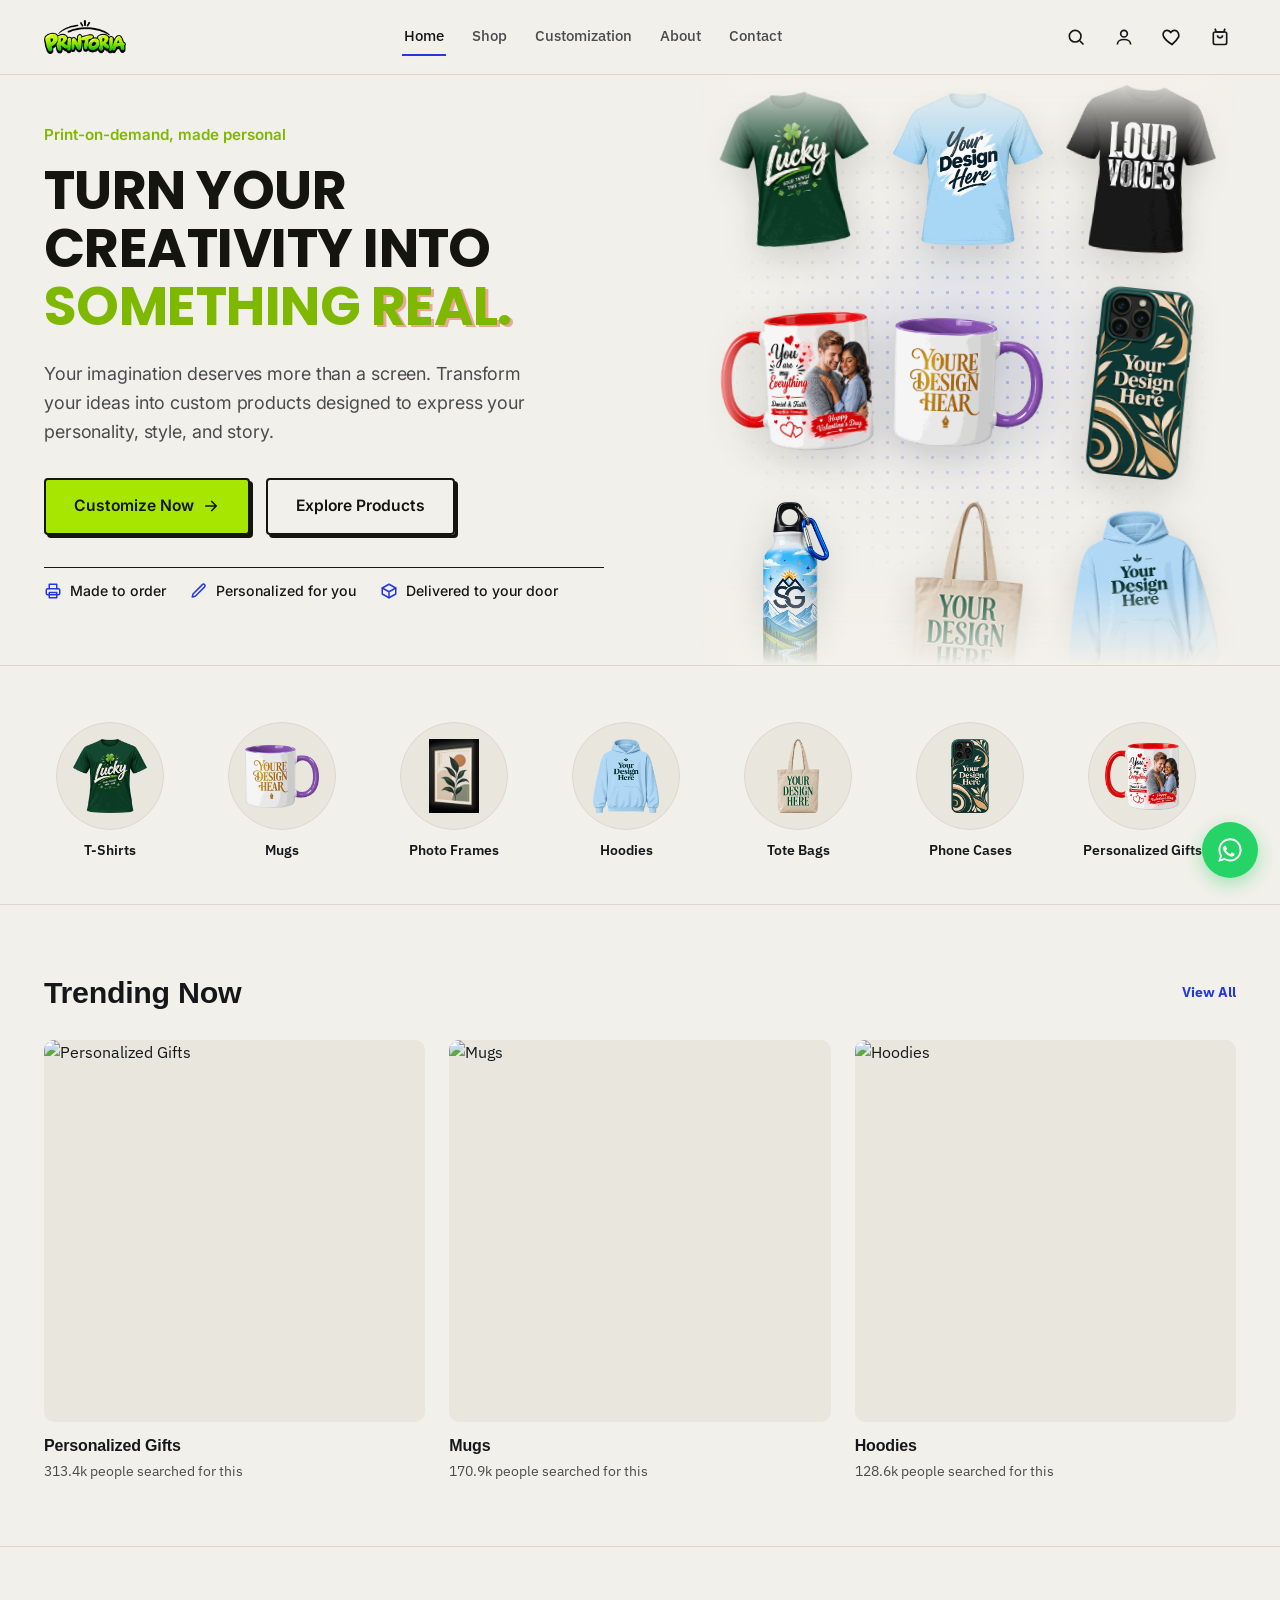
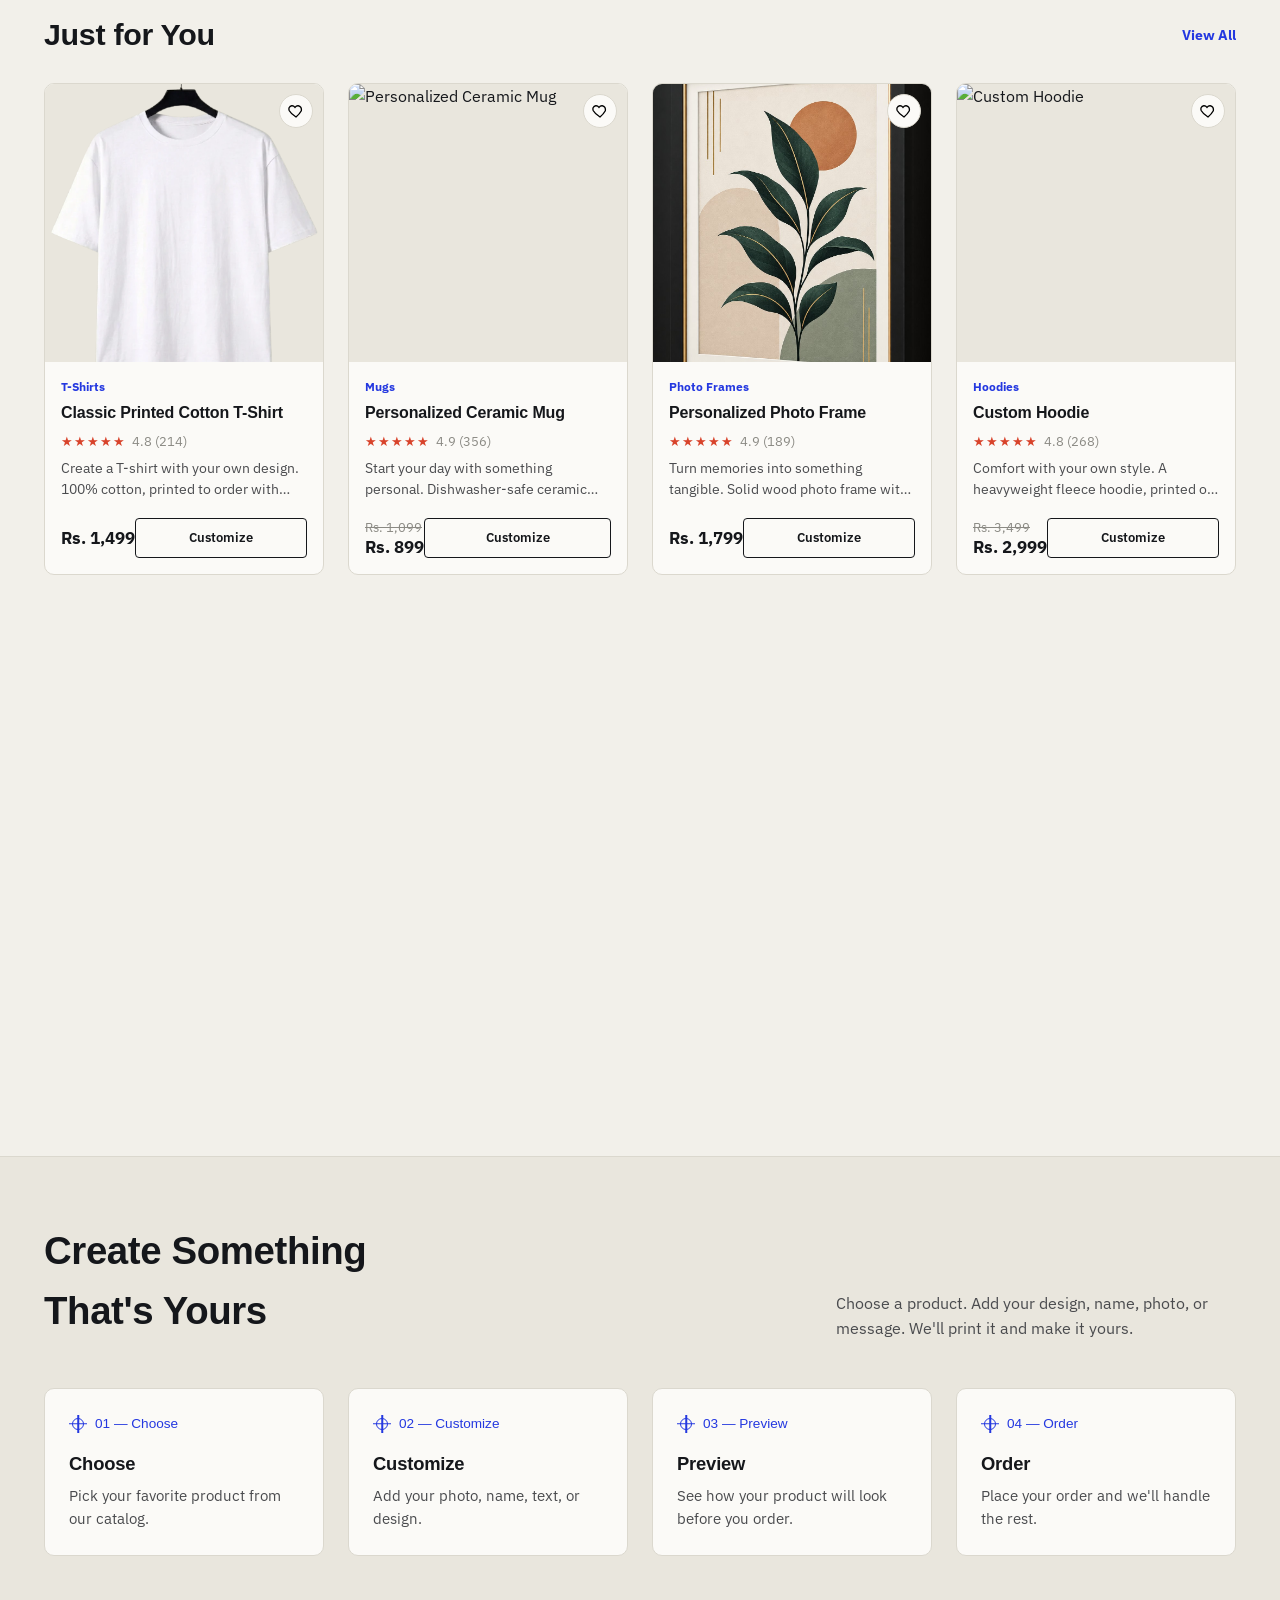
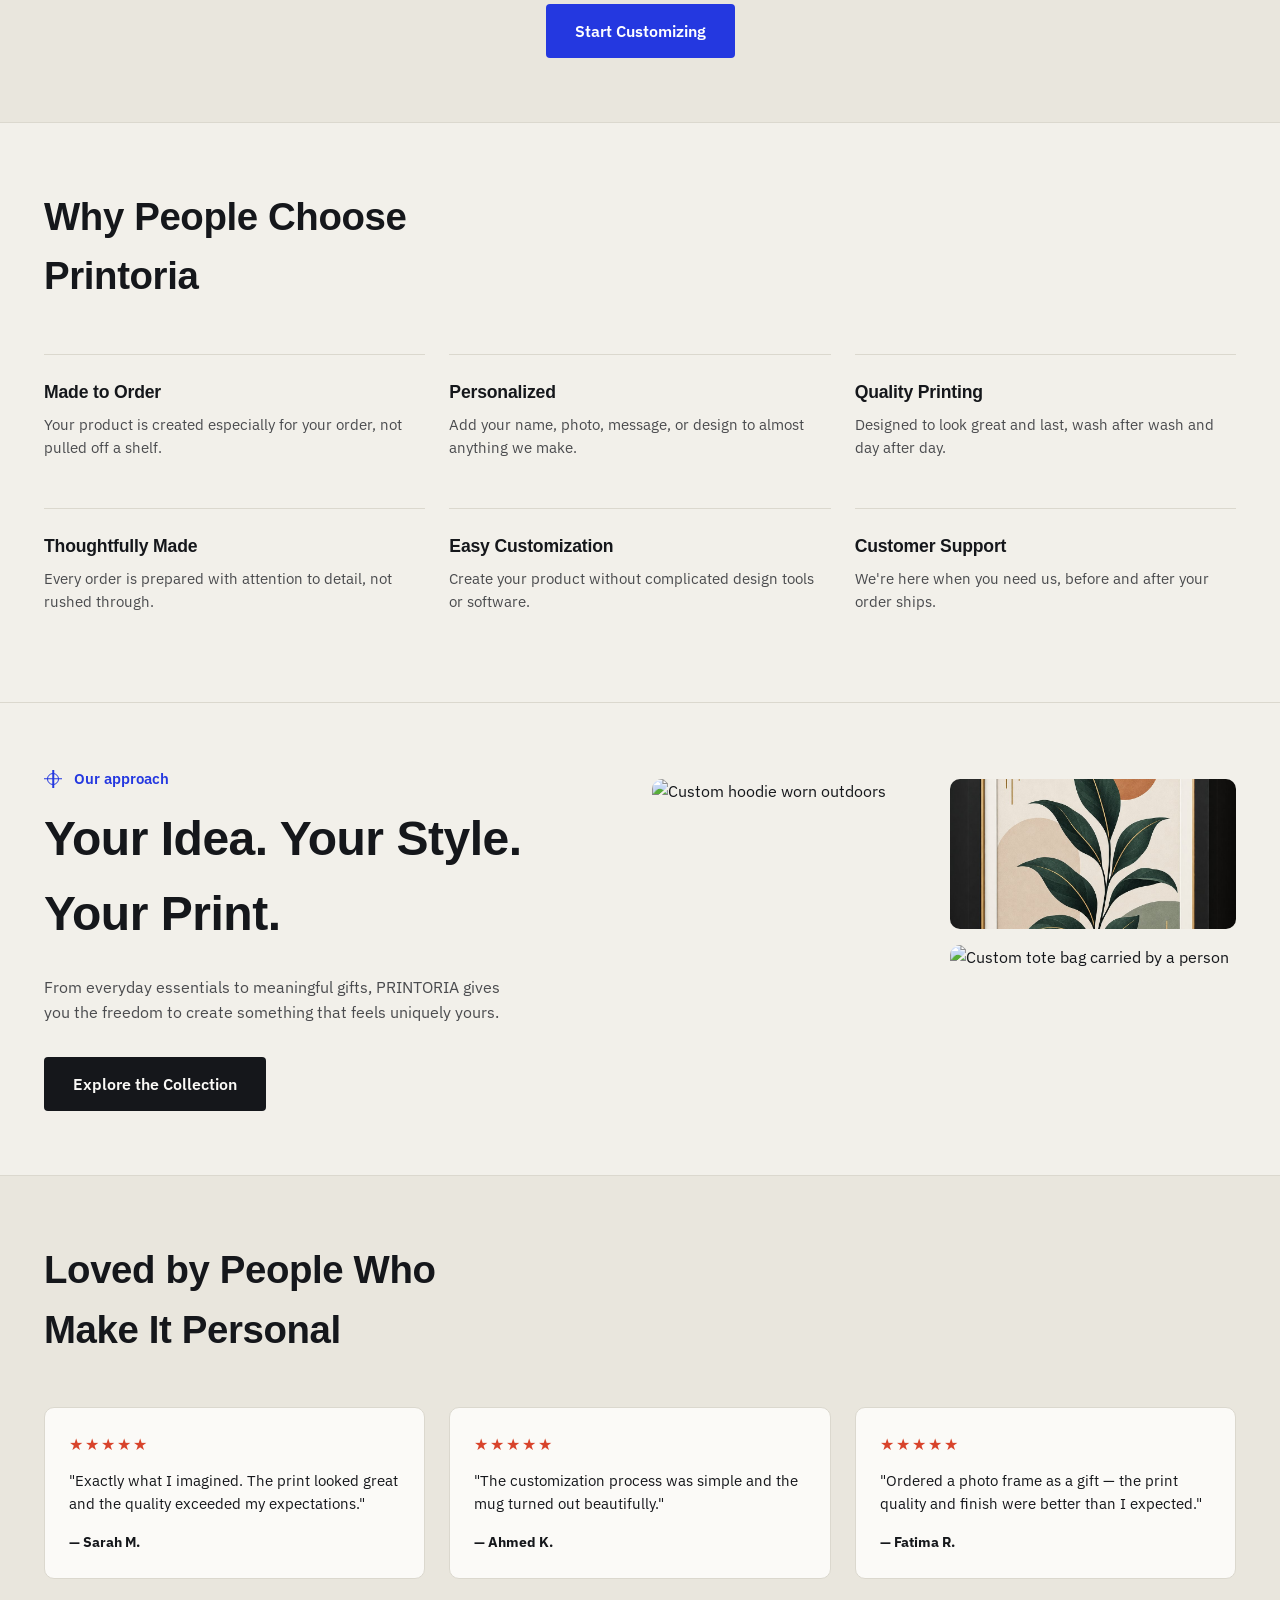
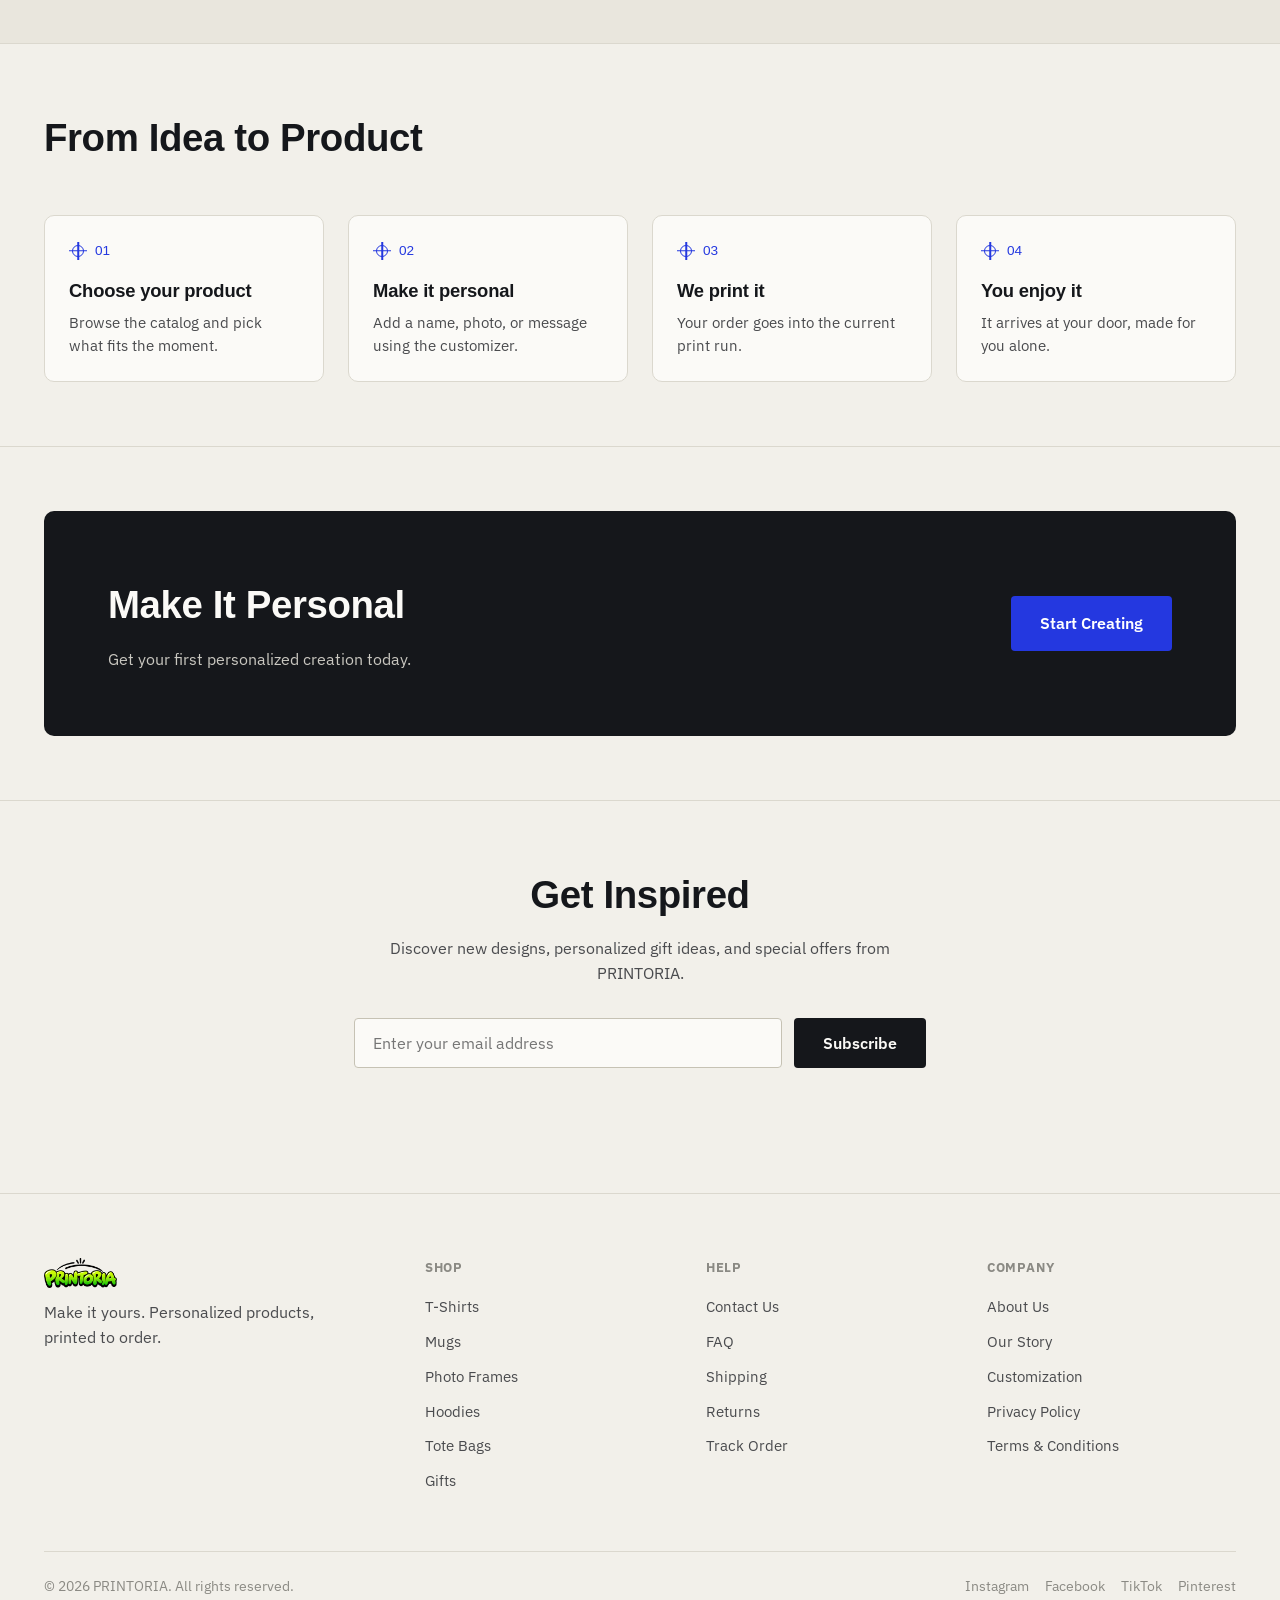
==== commit fc653c33: "finish tshrit" ====
--- a/index.html
+++ b/index.html
@@ -24,7 +24,6 @@
     <nav class="main-nav" aria-label="Primary">
       <a href="index.html" class="active">Home</a>
       <a href="shop.html">Shop</a>
-      <a href="shop.html">Categories</a>
       <a href="customize.html">Customization</a>
       <a href="about.html">About</a>
       <a href="contact.html">Contact</a>
@@ -51,7 +50,6 @@
   <nav id="mobile-nav" aria-label="Mobile">
     <a href="index.html">Home</a>
     <a href="shop.html">Shop</a>
-    <a href="shop.html">Categories</a>
     <a href="customize.html">Customization</a>
     <a href="about.html">About</a>
     <a href="contact.html">Contact</a>
--- a/css/style.css
+++ b/css/style.css
@@ -425,7 +425,15 @@
 .pc-name{ font-size:1rem; font-weight:700; }
 .pc-rating{ display:flex; align-items:center; gap:6px; font-size:0.8rem; color: var(--grey); }
 .pc-rating .stars{ color: var(--stamp); letter-spacing:1px; }
-.pc-desc{ font-size:0.85rem; color: var(--ink-soft); }
+.pc-desc{
+  font-size:0.85rem;
+  color: var(--ink-soft);
+  display: -webkit-box;
+  -webkit-line-clamp: 2;
+  -webkit-box-orient: vertical;
+  overflow: hidden;
+  line-clamp: 2;
+}
 .pc-footer{ display:flex; align-items:center; justify-content:space-between; margin-top:auto; padding-top: var(--space-3); }
 .pc-price{ font-weight:700; font-size:1.05rem; display:flex; flex-direction:column; gap:2px; line-height:1.2; }
 .pc-price .old{ text-decoration: line-through; color: var(--grey); font-weight:400; font-size:0.8rem; margin-right:0; }
@@ -527,7 +535,7 @@
 
 /* ---------- WhatsApp floating button (every page) ---------- */
 .whatsapp-float{
-  position: fixed; left:22px; bottom: calc(22px + env(safe-area-inset-bottom, 0px));
+  position: fixed; right:22px; bottom: calc(22px + env(safe-area-inset-bottom, 0px));
   width:56px; height:56px; border-radius:50%; background:#25D366; color:#fff;
   display:flex; align-items:center; justify-content:center; box-shadow: 0 6px 18px rgba(37,211,102,0.4);
   z-index: 900; transition: transform .15s ease, box-shadow .15s ease;
@@ -535,7 +543,7 @@
 .whatsapp-float:hover{ transform: translateY(-2px) scale(1.04); box-shadow: 0 8px 22px rgba(37,211,102,0.5); }
 .whatsapp-float svg{ display:block; }
 @media (max-width:900px){
-  .whatsapp-float{ width:50px; height:50px; left:16px; bottom: calc(16px + env(safe-area-inset-bottom, 0px)); }
+  .whatsapp-float{ width:50px; height:50px; right:16px; bottom: calc(16px + env(safe-area-inset-bottom, 0px)); }
 }
 /* customize.html pins a Print Sides bar to the bottom on mobile — keep the bubble clear of it */
 body.app-page .whatsapp-float{ bottom: calc(148px + env(safe-area-inset-bottom, 0px)); }
@@ -548,6 +556,23 @@
 }
 .btn-whatsapp:hover{ background:#1DA851; border-color:#1DA851; color:#fff; }
 .btn-whatsapp svg{ flex-shrink:0; }
+
+/* Download-design format menu (Studio topbar + cart items) */
+.download-menu-wrap{ position:relative; display:inline-block; }
+.download-menu{
+  position:absolute; top:calc(100% + 6px); right:0; z-index:60;
+  background:var(--paper-raised); border:1px solid var(--line); border-radius:var(--radius-m);
+  box-shadow:0 10px 28px rgba(21,23,27,0.16); min-width:190px; overflow:hidden; display:none;
+}
+.download-menu.open{ display:block; }
+.download-menu button{
+  display:block; width:100%; text-align:left; padding:10px 14px; background:none; border:none;
+  border-bottom:1px solid var(--line); font:inherit; font-size:14px; color:var(--ink); cursor:pointer;
+}
+.download-menu button:last-child{ border-bottom:none; }
+.download-menu button:hover{ background:var(--paper-dark); }
+.download-menu button small{ display:block; color:var(--grey); font-size:12px; margin-top:2px; }
+.ci-download-wrap{ display:inline-block; position:relative; }
 
 
 /* ---------- Page hero (interior pages) ---------- */
@@ -711,6 +736,7 @@
 .accordion-item.open .chev{ transform: rotate(45deg); }
 .accordion-body{ max-height:0; overflow:hidden; transition: max-height .25s ease; color: var(--ink-soft); font-size:0.92rem; }
 .accordion-item.open .accordion-body{ padding-bottom: var(--space-4); }
+.size-guide-img{ display:block; width:100%; max-width:340px; height:auto; border-radius: var(--radius-m); border:1px solid var(--line); margin-top: var(--space-3); }
 
 @media (max-width:900px){ .product-detail{ grid-template-columns:1fr; } }
 
@@ -824,6 +850,8 @@
 .ci-opts{ font-size:0.85rem; color: var(--grey); margin-bottom:8px; }
 .ci-remove{ background:none; border:none; color: var(--grey); font-size:0.85rem; text-decoration:underline; }
 .ci-remove:hover{ color: var(--stamp); }
+.ci-download{ background:none; border:none; color: var(--grey); font-size:0.85rem; text-decoration:underline; margin-left:14px; }
+.ci-download:hover{ color: var(--cobalt); }
 .ci-price{ text-align:right; font-weight:700; }
 .summary-card{ background: var(--paper-raised); border:1px solid var(--line); border-radius: var(--radius-m); padding: var(--space-6); position:sticky; top:100px; }
 .summary-row{ display:flex; justify-content:space-between; margin-bottom: var(--space-3); font-size:0.95rem; color: var(--ink-soft); }
@@ -1037,7 +1065,7 @@
   padding-right: max(var(--space-5), env(safe-area-inset-right));
 }
 .site-footer{ padding-bottom: calc(var(--space-6) + env(safe-area-inset-bottom)); }
-#toast{ bottom: calc(24px + env(safe-area-inset-bottom)); }
+#toast{ bottom: calc(92px + env(safe-area-inset-bottom)); }
 
 /* =========================================================
    1. Ultra-wide screens — let the grid breathe on 2K/4K
@@ -1170,7 +1198,7 @@
   .section-cta .btn{ width: 100%; }
   .footer-bottom{ flex-direction: column; align-items: flex-start; }
 
-  #toast{ left: 16px; right: 16px; bottom: calc(16px + env(safe-area-inset-bottom)); }
+  #toast{ left: 16px; right: 16px; bottom: calc(80px + env(safe-area-inset-bottom)); }
 }
 
 /* =========================================================
@@ -1254,6 +1282,7 @@
   .hamburger{ min-width: 44px; min-height: 44px; }
   .pc-wishlist{ width: 40px; height: 40px; }
   .ci-remove{ padding: 6px 0; }
+  .ci-download{ padding: 6px 0; }
   .accordion-head{ padding: var(--space-4) 0; min-height: 48px; }
 }
 
@@ -1461,6 +1490,25 @@
 .app-drawer-title{ font-size:1.05rem; margin-bottom: var(--space-4); padding-right: var(--space-7); }
 .app-drawer-footnote{ margin-top: var(--space-5); }
 
+.upload-trigger{ display:flex; align-items:center; justify-content:center; gap:8px; cursor:pointer; }
+.upload-library-title{ font-size:0.85rem; text-transform:uppercase; letter-spacing:.04em; color: var(--grey); margin-bottom: var(--space-2); }
+.upload-library-empty{ font-size:0.85rem; color: var(--grey); }
+.upload-library-grid{
+  display:grid; grid-template-columns:repeat(3, 1fr); gap: var(--space-2);
+}
+.upload-lib-item{
+  position:relative; aspect-ratio:1; border-radius:var(--radius-s); overflow:hidden;
+  border:1px solid var(--line); background: var(--paper-dark); padding:0;
+}
+.upload-lib-item img{ width:100%; height:100%; object-fit:cover; display:block; cursor:pointer; }
+.upload-lib-item:hover{ border-color: var(--cobalt); }
+.upload-lib-remove{
+  position:absolute; top:3px; right:3px; width:20px; height:20px; border-radius:999px; border:none;
+  background:rgba(21,23,27,0.65); color:#fff; font-size:13px; line-height:1; cursor:pointer;
+  display:flex; align-items:center; justify-content:center;
+}
+.upload-lib-remove:hover{ background: var(--stamp); }
+
 .cz-card-mini{
   display:flex; gap: var(--space-3); align-items:center; padding: var(--space-4) 0; margin-bottom: var(--space-4);
   border-top:1px solid var(--line); border-bottom:1px solid var(--line);
